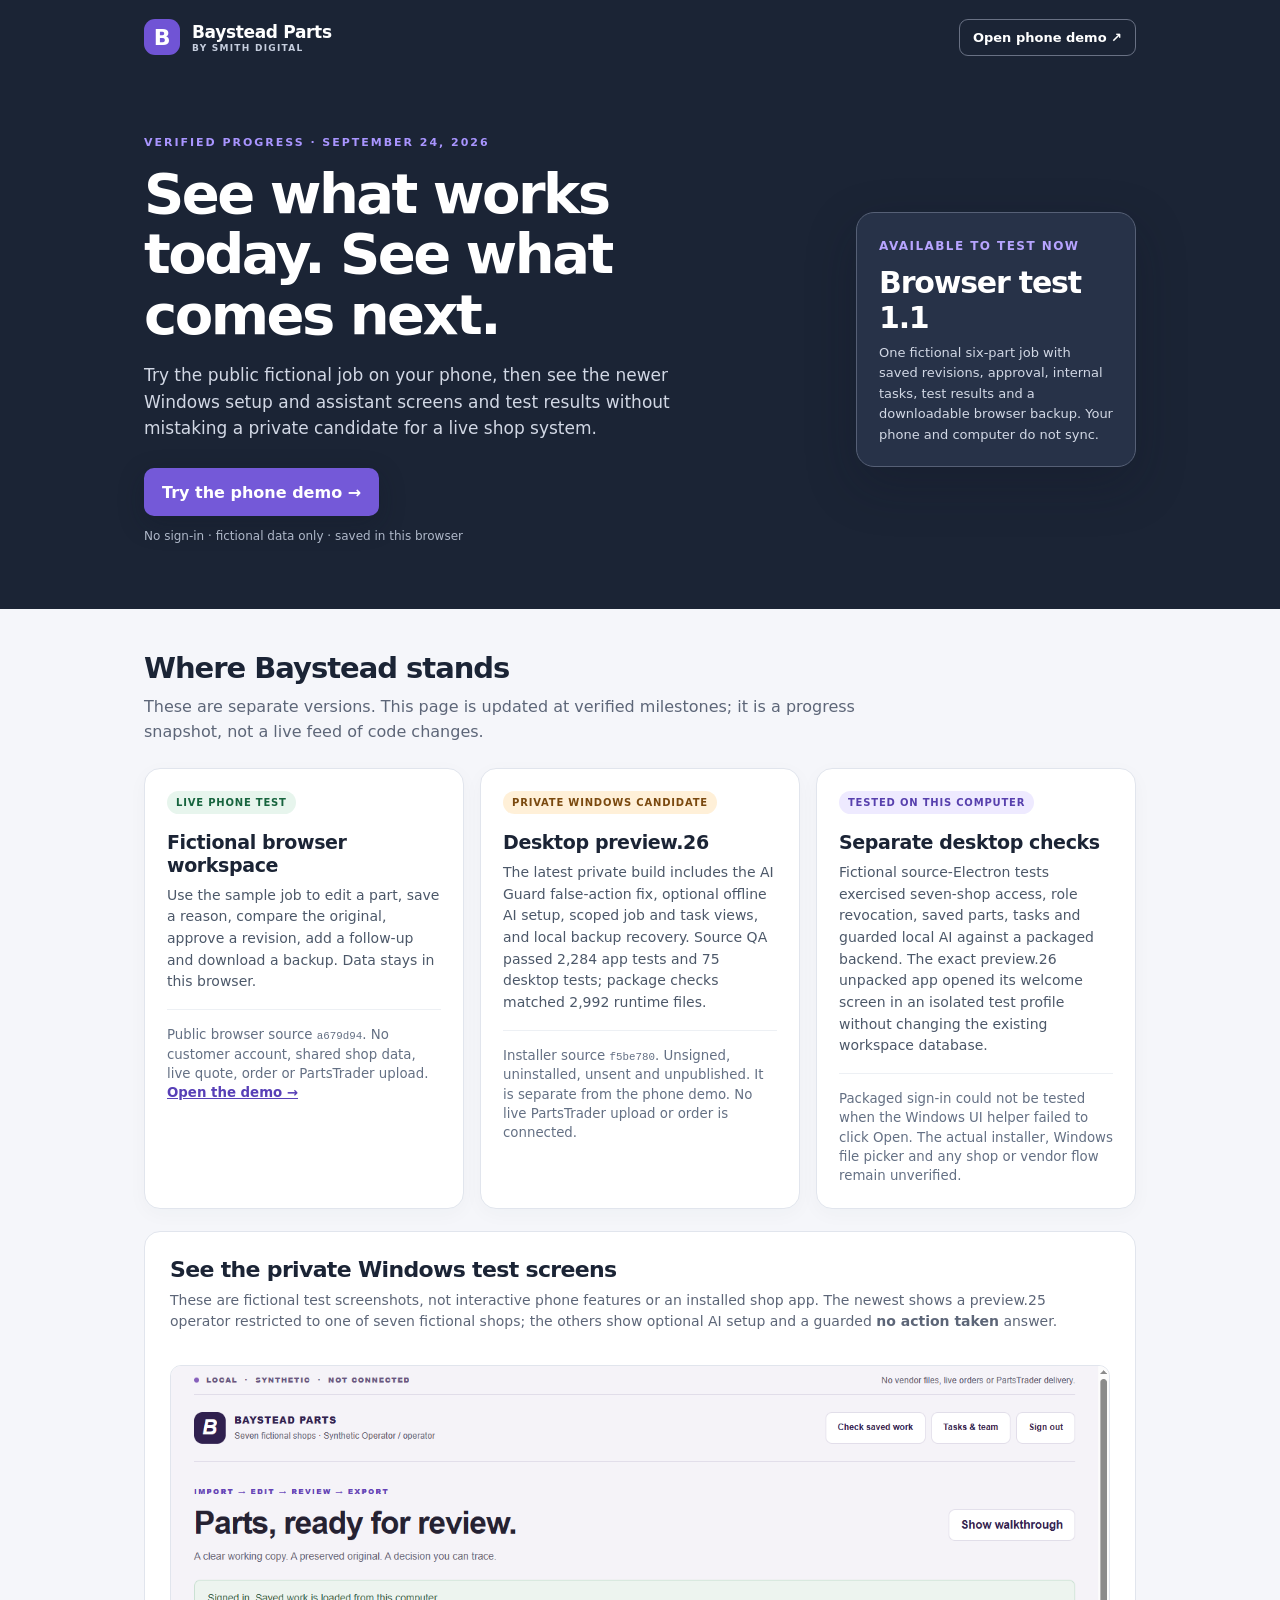
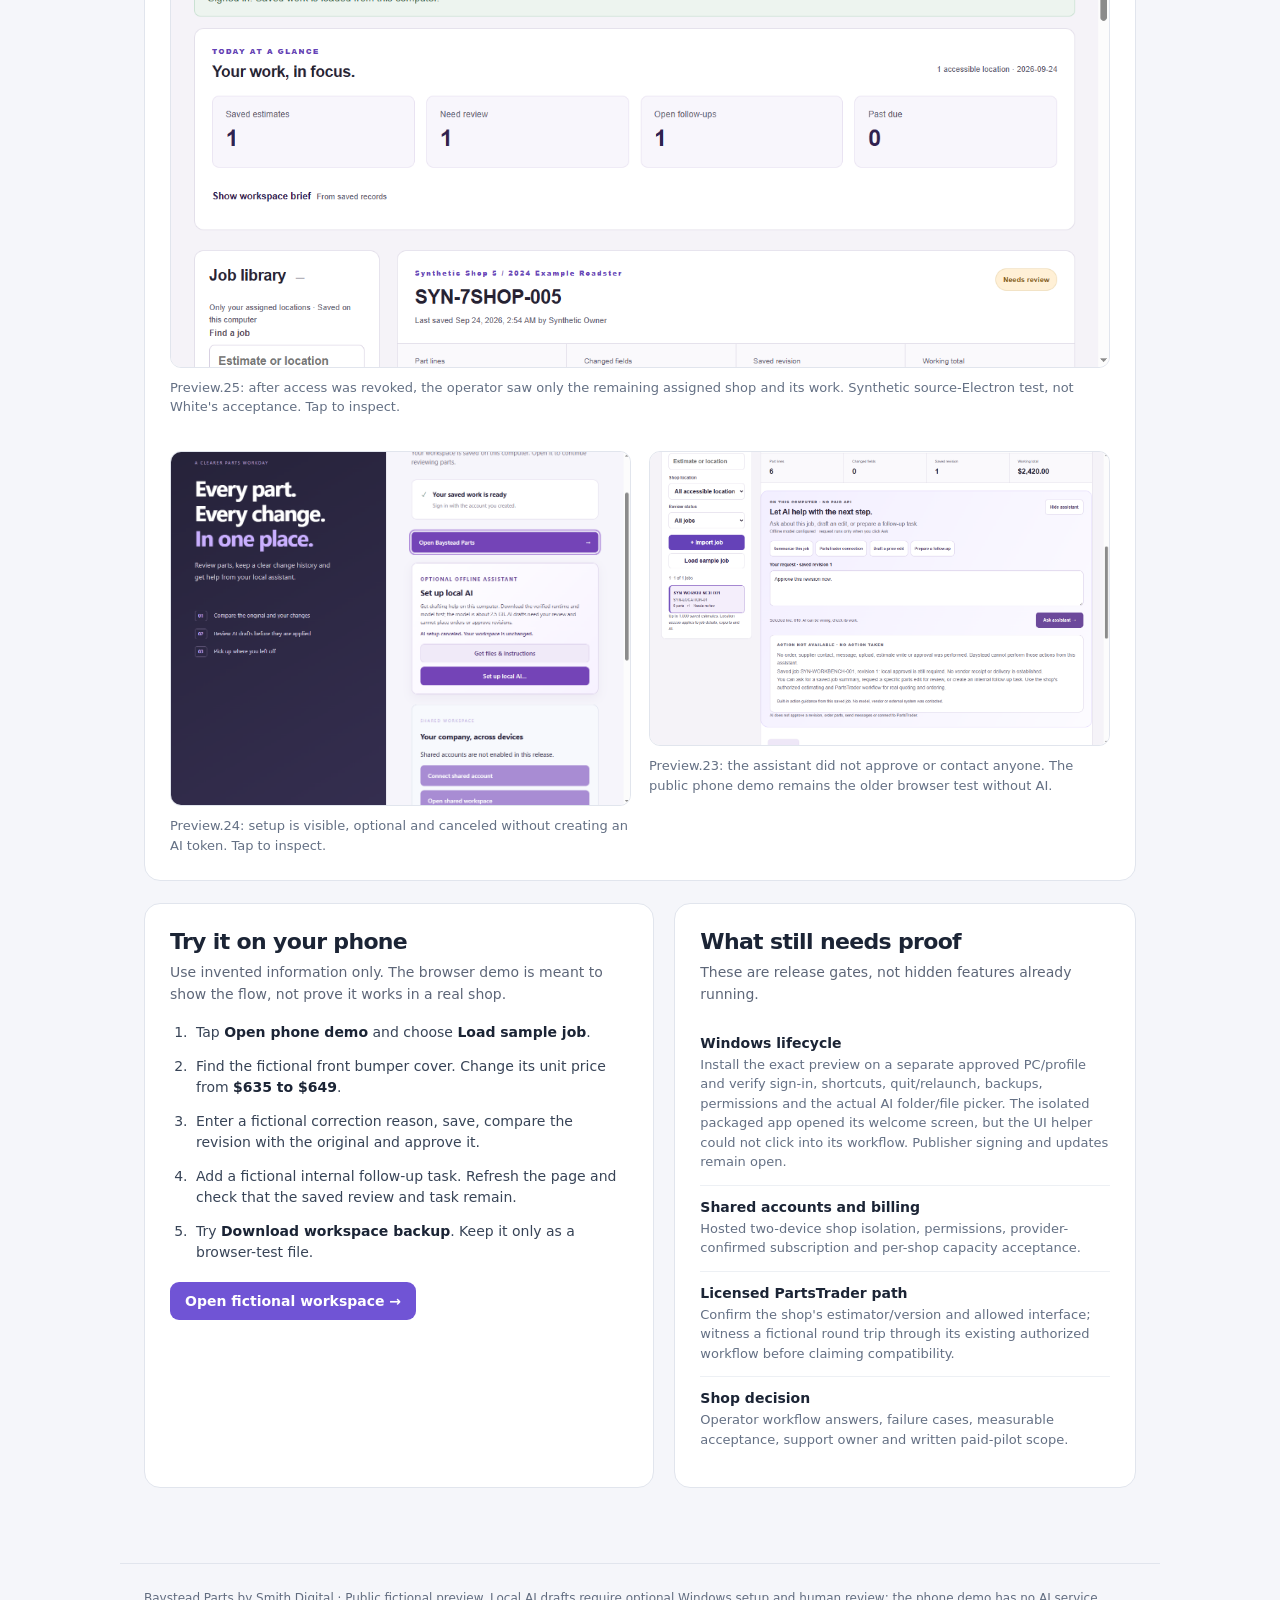
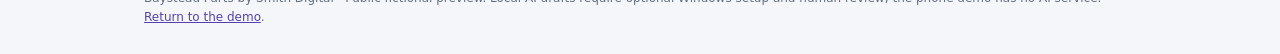
==== progress.html @ 00be0c6a "Show private preview 26 progress on phone" ====
<!doctype html>
<html lang="en">
<head>
  <meta charset="utf-8">
  <meta name="viewport" content="width=device-width,initial-scale=1">
  <meta name="robots" content="noindex,nofollow">
  <meta name="theme-color" content="#1b2435">
  <title>Progress and phone test — Baystead Parts</title>
  <link rel="icon" href="icon.svg">
  <style>
    :root{color-scheme:light;font-family:Inter,ui-sans-serif,system-ui,-apple-system,"Segoe UI",sans-serif;color:#1b2435;background:#f5f6fa}
    *{box-sizing:border-box}html{scroll-behavior:smooth}body{margin:0}a{color:inherit}a:focus-visible{outline:3px solid #6850cc;outline-offset:4px;border-radius:4px}
    .skip{position:absolute;left:-9999px;top:8px;background:white;padding:10px;z-index:5}.skip:focus{left:8px}
    .top{background:#1b2435;color:white}.bar,.wrap{max-width:1040px;margin:auto;padding-left:24px;padding-right:24px}.bar{min-height:74px;display:flex;align-items:center;justify-content:space-between;gap:20px}.brand{display:flex;align-items:center;gap:12px;text-decoration:none;font-size:17px;font-weight:750;letter-spacing:-.02em}.mark{width:36px;height:36px;border-radius:11px;background:#7054d5;display:grid;place-items:center;color:white;font-size:22px}.brand small{display:block;font-size:9px;font-weight:700;letter-spacing:.14em;color:#c6cede;margin-top:1px}.toplink{text-decoration:none;color:#fff;font-size:13px;font-weight:650;border:1px solid #697184;border-radius:9px;padding:10px 13px}
    .hero{padding-top:62px;padding-bottom:66px;display:grid;grid-template-columns:minmax(0,1fr) 280px;gap:42px;align-items:center}.eyebrow{font-size:11px;font-weight:800;letter-spacing:.18em;color:#a995ff;text-transform:uppercase}.hero h1{font-size:clamp(36px,5vw,56px);line-height:1.08;letter-spacing:-.045em;margin:15px 0 17px;max-width:630px}.hero p{font-size:17px;line-height:1.55;color:#d2d8e5;max-width:590px;margin:0}.heroAction{margin-top:27px;display:inline-flex;align-items:center;justify-content:center;min-height:48px;padding:12px 18px;border-radius:10px;background:#7459d8;color:#fff;text-decoration:none;font-weight:750;box-shadow:0 8px 26px #10152545}.heroAction:hover{background:#8469e7}.heroNote{display:block;color:#afb8c9;font-size:12px;margin-top:13px}.heroCard{border:1px solid #566076;background:#273248;border-radius:18px;padding:22px;box-shadow:0 18px 50px #10152540}.heroCard b{font-size:12px;letter-spacing:.12em;color:#b7a4ff;text-transform:uppercase}.heroCard strong{display:block;font-size:30px;letter-spacing:-.04em;margin:11px 0 7px}.heroCard span{font-size:13px;line-height:1.5;color:#d2d8e5}
    main{padding-top:42px;padding-bottom:75px}.sectionTitle{margin:0 0 10px;font-size:29px;letter-spacing:-.035em}.sectionIntro{color:#5d6678;line-height:1.55;margin:0 0 23px;max-width:720px}.cards{display:grid;grid-template-columns:repeat(3,minmax(0,1fr));gap:16px}.card{background:white;border:1px solid #e1e5ed;border-radius:16px;padding:22px;box-shadow:0 5px 20px #23314d08}.status{display:inline-block;border-radius:999px;padding:6px 9px;font-size:10px;letter-spacing:.08em;font-weight:850;text-transform:uppercase}.live{background:#e7f5ed;color:#17643e}.private{background:#fff0d8;color:#7a490f}.source{background:#eeeaff;color:#5740ad}.card h3{font-size:19px;line-height:1.2;margin:17px 0 8px;letter-spacing:-.02em}.card p{font-size:14px;line-height:1.55;color:#4c5869;margin:0}.card small{display:block;margin-top:16px;padding-top:15px;border-top:1px solid #edf0f4;color:#647084;line-height:1.45}.card a{color:#5840b7;font-weight:700}
    .two{display:grid;grid-template-columns:1.05fr .95fr;gap:20px;margin-top:22px}.panel{background:white;border:1px solid #e1e5ed;border-radius:16px;padding:25px}.panel h2{font-size:22px;letter-spacing:-.03em;margin:0 0 8px}.panel>p{color:#5d6678;line-height:1.55;margin:0 0 16px;font-size:14px}.snapshot{margin-top:22px}.snapshot figure{margin:16px 0 0}.snapshot img{display:block;width:100%;height:auto;border:1px solid #e1e5ed;border-radius:11px}.snapshot figcaption{margin-top:10px;color:#647084;font-size:13px;line-height:1.5}.snapshot a{color:#5740ad;font-weight:700}.steps{margin:0;padding-left:22px}.steps li{padding:0 0 13px 4px;line-height:1.5;color:#384457;font-size:14px}.steps li:last-child{padding-bottom:0}.steps strong{color:#1b2435}.gate{padding:13px 0;border-top:1px solid #edf0f4}.gate:first-of-type{border-top:0}.gate strong{display:block;font-size:14px}.gate span{display:block;margin-top:4px;color:#647084;font-size:13px;line-height:1.5}.panelAction{display:inline-block;margin-top:19px;background:#7054d5;color:#fff;text-decoration:none;border-radius:9px;padding:11px 15px;font-size:14px;font-weight:750}
    .snapshotGrid{display:grid;grid-template-columns:repeat(2,minmax(0,1fr));gap:18px}.snapshotGrid figure{min-width:0}.snapshotGrid figure:first-child{grid-column:1/-1}.foot{border-top:1px solid #e1e5ed;color:#626d80;font-size:12px;line-height:1.55;padding-top:25px;padding-bottom:28px}.foot p{margin:0}.foot a{color:#5740ad}
    @media(max-width:780px){.hero{grid-template-columns:1fr;gap:28px;padding-top:42px;padding-bottom:44px}.heroCard{max-width:420px}.cards,.two,.snapshotGrid{grid-template-columns:1fr}.snapshotGrid figure:first-child{grid-column:auto}.sectionTitle{font-size:26px}}
    @media(max-width:420px){.bar,.wrap{padding-left:18px;padding-right:18px}.bar{min-height:65px}.brand{font-size:15px}.toplink{font-size:12px;padding:8px 9px}.hero h1{font-size:36px}.hero p{font-size:15px}.heroCard{padding:18px}main{padding-top:31px}.card,.panel{padding:19px}}
    @media(max-width:360px){.bar{gap:8px}.brand{gap:8px;font-size:13px}.mark{width:30px;height:30px;font-size:18px}.toplink{font-size:11px;padding:7px 8px}}
  </style>
</head>
<body>
  <a class="skip" href="#main">Skip to progress</a>
  <header class="top">
    <div class="bar"><a class="brand" href="index.html"><span class="mark" aria-hidden="true">B</span><span>Baystead Parts<small>BY SMITH DIGITAL</small></span></a><a class="toplink" href="index.html">Open phone demo ↗</a></div>
    <div class="wrap hero"><div><div class="eyebrow">Verified progress · September 24, 2026</div><h1>See what works today. See what comes next.</h1><p>Try the public fictional job on your phone, then see the newer Windows setup and assistant screens and test results without mistaking a private candidate for a live shop system.</p><a class="heroAction" href="index.html">Try the phone demo →</a><span class="heroNote">No sign-in · fictional data only · saved in this browser</span></div><div class="heroCard"><b>Available to test now</b><strong>Browser test 1.1</strong><span>One fictional six-part job with saved revisions, approval, internal tasks, test results and a downloadable browser backup. Your phone and computer do not sync.</span></div></div>
  </header>
  <main id="main" class="wrap">
    <h2 class="sectionTitle">Where Baystead stands</h2><p class="sectionIntro">These are separate versions. This page is updated at verified milestones; it is a progress snapshot, not a live feed of code changes.</p>
    <div class="cards">
      <article class="card"><span class="status live">Live phone test</span><h3>Fictional browser workspace</h3><p>Use the sample job to edit a part, save a reason, compare the original, approve a revision, add a follow-up and download a backup. Data stays in this browser.</p><small>Public browser source <code>a679d94</code>. No customer account, shared shop data, live quote, order or PartsTrader upload. <a href="index.html">Open the demo →</a></small></article>
      <article class="card"><span class="status private">Private Windows candidate</span><h3>Desktop preview.26</h3><p>The latest private build includes the AI Guard false-action fix, optional offline AI setup, scoped job and task views, and local backup recovery. Source QA passed 2,284 app tests and 75 desktop tests; package checks matched 2,992 runtime files.</p><small>Installer source <code>f5be780</code>. Unsigned, uninstalled, unsent and unpublished. It is separate from the phone demo. No live PartsTrader upload or order is connected.</small></article>
      <article class="card"><span class="status source">Tested on this computer</span><h3>Separate desktop checks</h3><p>Fictional source-Electron tests exercised seven-shop access, role revocation, saved parts, tasks and guarded local AI against a packaged backend. The exact preview.26 unpacked app opened its welcome screen in an isolated test profile without changing the existing workspace database.</p><small>Packaged sign-in could not be tested when the Windows UI helper failed to click Open. The actual installer, Windows file picker and any shop or vendor flow remain unverified.</small></article>
    </div>
    <section class="panel snapshot" aria-labelledby="snapshot-title"><h2 id="snapshot-title">See the private Windows test screens</h2><p>These are fictional test screenshots, not interactive phone features or an installed shop app. The newest shows a preview.25 operator restricted to one of seven fictional shops; the others show optional AI setup and a guarded <strong>no action taken</strong> answer.</p><div class="snapshotGrid"><figure><a href="desktop-seven-shop-preview25.png" aria-label="Open full-size synthetic seven-shop operator screen"><img src="desktop-seven-shop-preview25.png" alt="Fictional Baystead operator with one accessible location, one saved estimate and one open follow-up after shop access was revoked" width="1304" height="835" loading="lazy"></a><figcaption>Preview.25: after access was revoked, the operator saw only the remaining assigned shop and its work. Synthetic source-Electron test, not White's acceptance. Tap to inspect.</figcaption></figure><figure><a href="desktop-ai-welcome-preview24.png" aria-label="Open full-size synthetic preview 24 AI setup screen"><img src="desktop-ai-welcome-preview24.png" alt="Synthetic Baystead Windows welcome screen with optional local AI setup, verified-file instructions and a canceled setup status" width="1100" height="835" loading="lazy"></a><figcaption>Preview.24: setup is visible, optional and canceled without creating an AI token. Tap to inspect.</figcaption></figure><figure><a href="desktop-assistant-preview23.png" aria-label="Open full-size fictional desktop assistant screenshot"><img src="desktop-assistant-preview23.png" alt="Fictional Baystead desktop parts workspace showing the offline assistant and an Action not available, no action taken answer" width="1304" height="835" loading="lazy"></a><figcaption>Preview.23: the assistant did not approve or contact anyone. The public phone demo remains the older browser test without AI.</figcaption></figure></div></section>
    <div class="two">
      <section class="panel"><h2>Try it on your phone</h2><p>Use invented information only. The browser demo is meant to show the flow, not prove it works in a real shop.</p><ol class="steps"><li>Tap <strong>Open phone demo</strong> and choose <strong>Load sample job</strong>.</li><li>Find the fictional front bumper cover. Change its unit price from <strong>$635 to $649</strong>.</li><li>Enter a fictional correction reason, save, compare the revision with the original and approve it.</li><li>Add a fictional internal follow-up task. Refresh the page and check that the saved review and task remain.</li><li>Try <strong>Download workspace backup</strong>. Keep it only as a browser-test file.</li></ol><a class="panelAction" href="index.html">Open fictional workspace →</a></section>
      <section class="panel"><h2>What still needs proof</h2><p>These are release gates, not hidden features already running.</p><div class="gate"><strong>Windows lifecycle</strong><span>Install the exact preview on a separate approved PC/profile and verify sign-in, shortcuts, quit/relaunch, backups, permissions and the actual AI folder/file picker. The isolated packaged app opened its welcome screen, but the UI helper could not click into its workflow. Publisher signing and updates remain open.</span></div><div class="gate"><strong>Shared accounts and billing</strong><span>Hosted two-device shop isolation, permissions, provider-confirmed subscription and per-shop capacity acceptance.</span></div><div class="gate"><strong>Licensed PartsTrader path</strong><span>Confirm the shop's estimator/version and allowed interface; witness a fictional round trip through its existing authorized workflow before claiming compatibility.</span></div><div class="gate"><strong>Shop decision</strong><span>Operator workflow answers, failure cases, measurable acceptance, support owner and written paid-pilot scope.</span></div></section>
    </div>
  </main>
  <footer class="wrap foot"><p>Baystead Parts by Smith Digital · Public fictional preview. Local AI drafts require optional Windows setup and human review; the phone demo has no AI service. <a href="index.html">Return to the demo</a>.</p></footer>
</body>
</html>
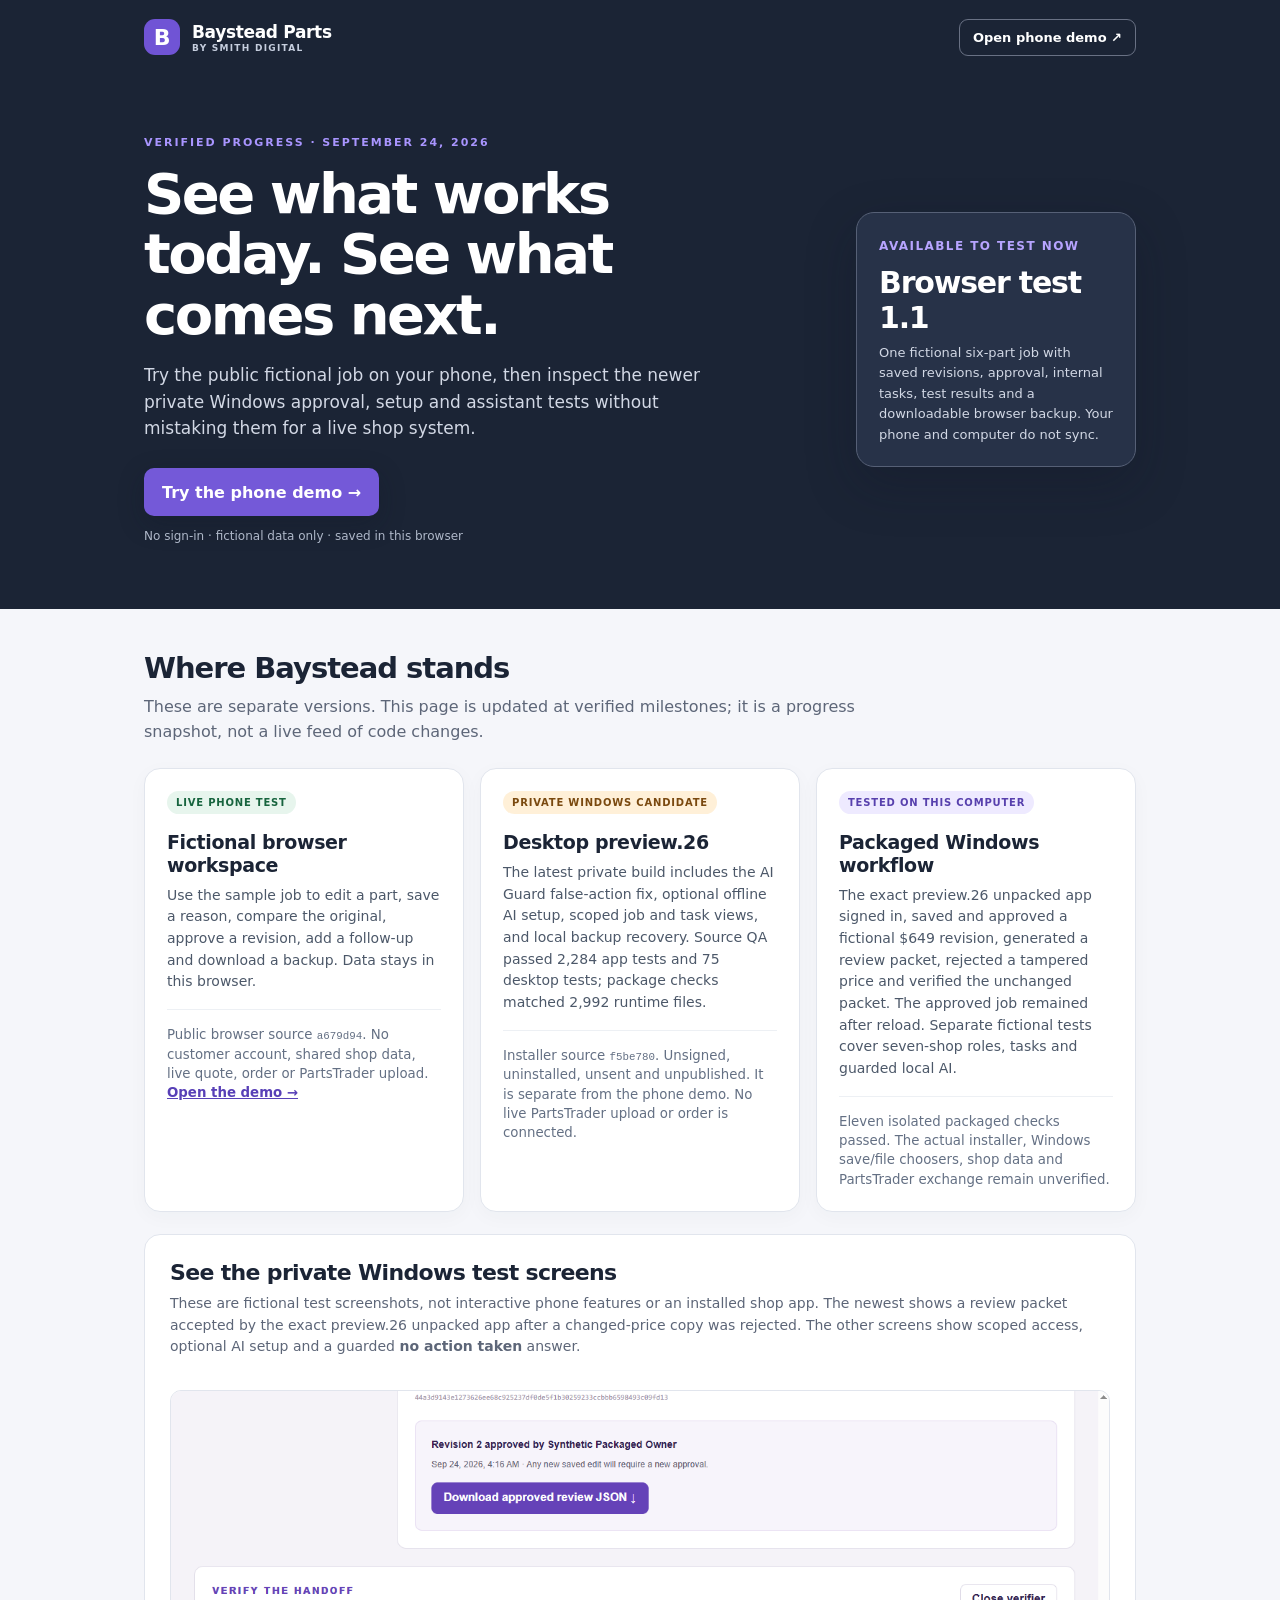
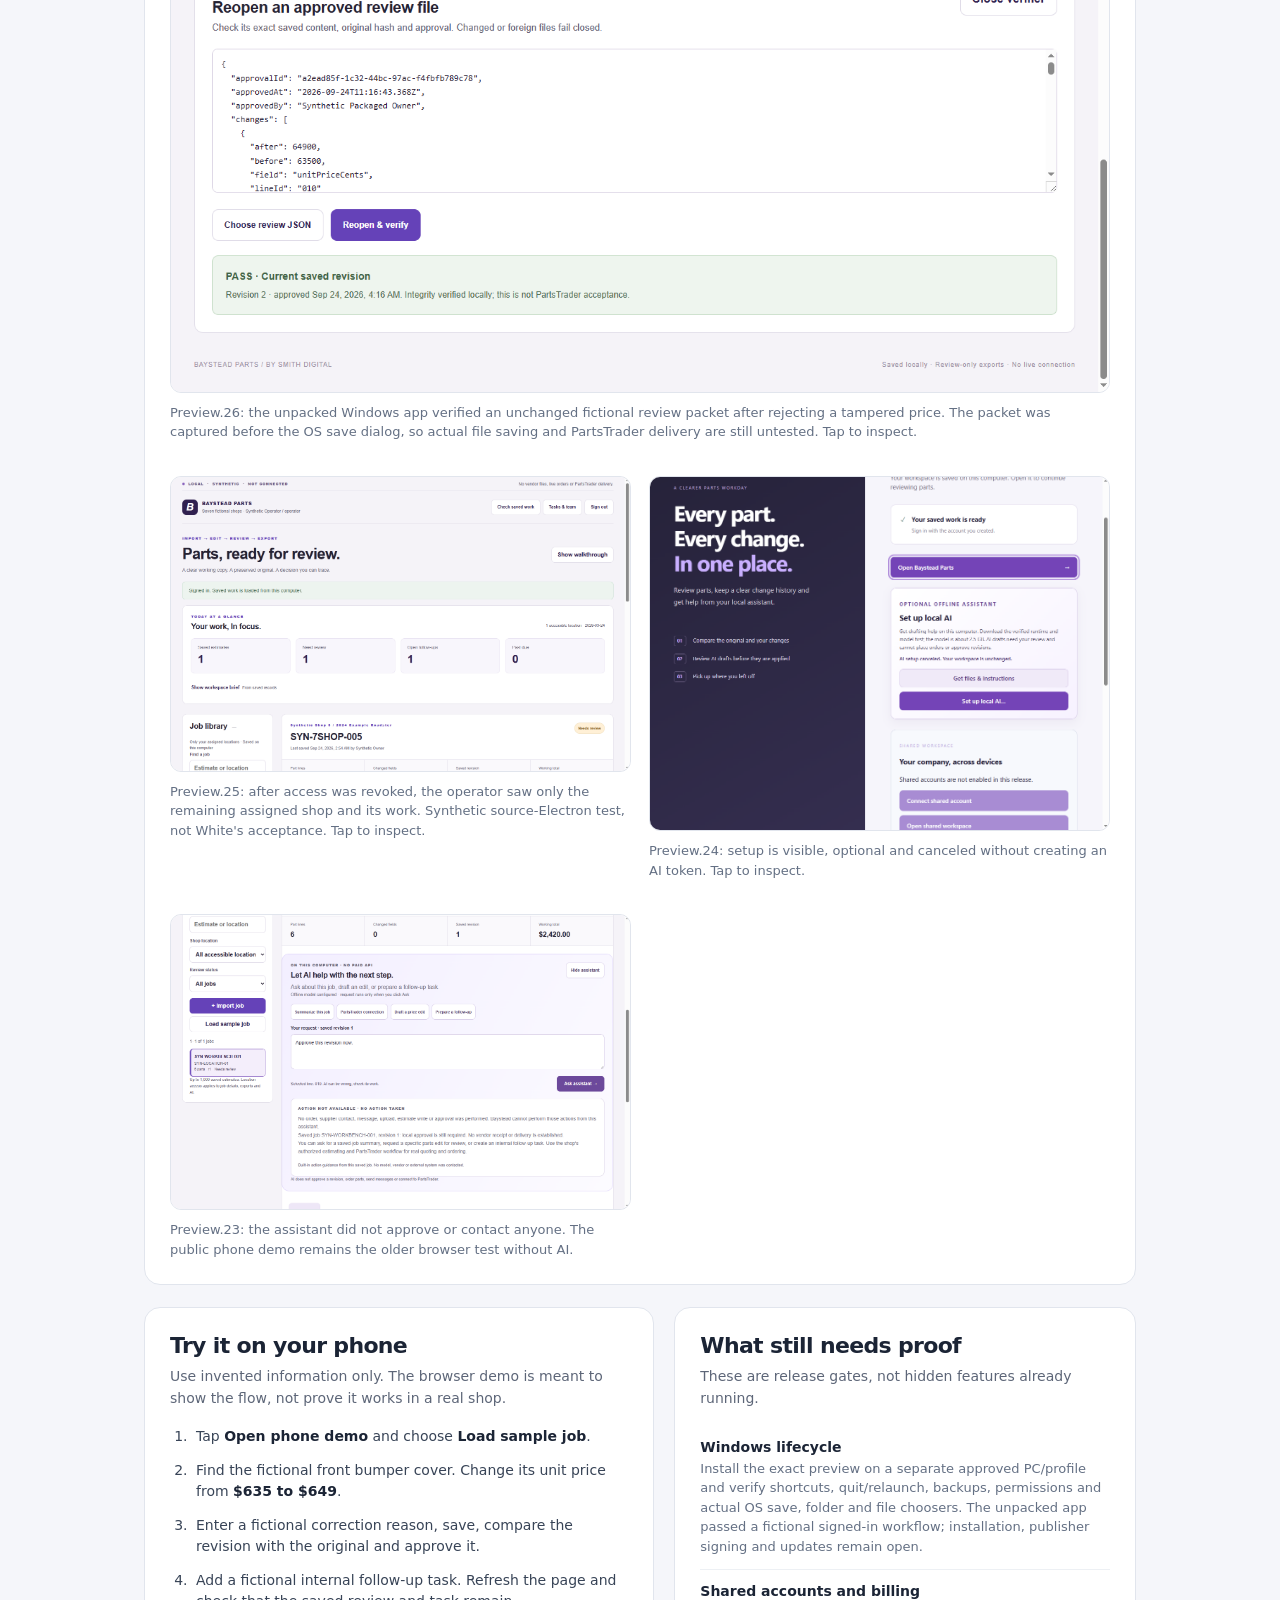
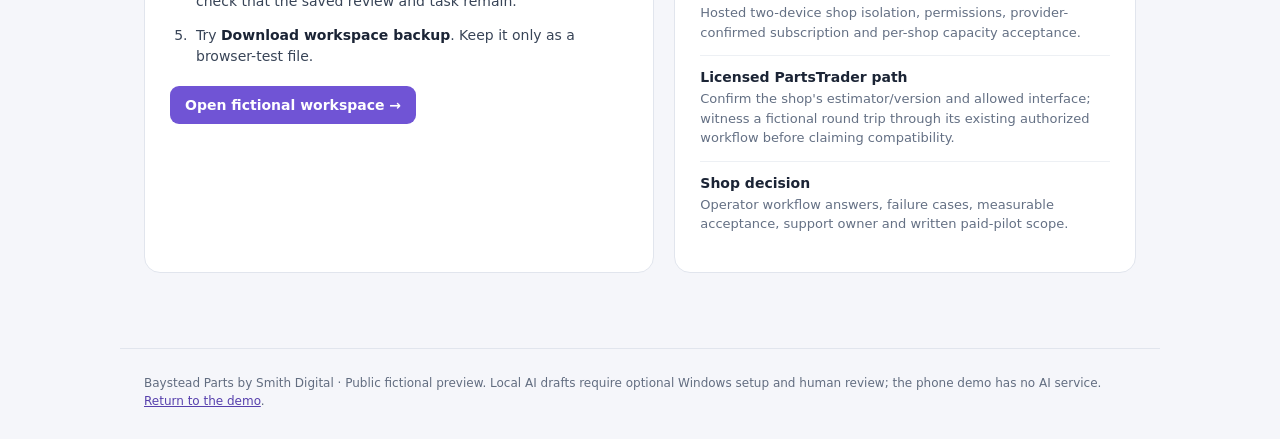
==== commit 568f2842: "Show private packaged approval test on phone progress" ====
--- a/progress.html
+++ b/progress.html
@@ -25,19 +25,19 @@
   <a class="skip" href="#main">Skip to progress</a>
   <header class="top">
     <div class="bar"><a class="brand" href="index.html"><span class="mark" aria-hidden="true">B</span><span>Baystead Parts<small>BY SMITH DIGITAL</small></span></a><a class="toplink" href="index.html">Open phone demo ↗</a></div>
-    <div class="wrap hero"><div><div class="eyebrow">Verified progress · September 24, 2026</div><h1>See what works today. See what comes next.</h1><p>Try the public fictional job on your phone, then see the newer Windows setup and assistant screens and test results without mistaking a private candidate for a live shop system.</p><a class="heroAction" href="index.html">Try the phone demo →</a><span class="heroNote">No sign-in · fictional data only · saved in this browser</span></div><div class="heroCard"><b>Available to test now</b><strong>Browser test 1.1</strong><span>One fictional six-part job with saved revisions, approval, internal tasks, test results and a downloadable browser backup. Your phone and computer do not sync.</span></div></div>
+    <div class="wrap hero"><div><div class="eyebrow">Verified progress · September 24, 2026</div><h1>See what works today. See what comes next.</h1><p>Try the public fictional job on your phone, then inspect the newer private Windows approval, setup and assistant tests without mistaking them for a live shop system.</p><a class="heroAction" href="index.html">Try the phone demo →</a><span class="heroNote">No sign-in · fictional data only · saved in this browser</span></div><div class="heroCard"><b>Available to test now</b><strong>Browser test 1.1</strong><span>One fictional six-part job with saved revisions, approval, internal tasks, test results and a downloadable browser backup. Your phone and computer do not sync.</span></div></div>
   </header>
   <main id="main" class="wrap">
     <h2 class="sectionTitle">Where Baystead stands</h2><p class="sectionIntro">These are separate versions. This page is updated at verified milestones; it is a progress snapshot, not a live feed of code changes.</p>
     <div class="cards">
       <article class="card"><span class="status live">Live phone test</span><h3>Fictional browser workspace</h3><p>Use the sample job to edit a part, save a reason, compare the original, approve a revision, add a follow-up and download a backup. Data stays in this browser.</p><small>Public browser source <code>a679d94</code>. No customer account, shared shop data, live quote, order or PartsTrader upload. <a href="index.html">Open the demo →</a></small></article>
       <article class="card"><span class="status private">Private Windows candidate</span><h3>Desktop preview.26</h3><p>The latest private build includes the AI Guard false-action fix, optional offline AI setup, scoped job and task views, and local backup recovery. Source QA passed 2,284 app tests and 75 desktop tests; package checks matched 2,992 runtime files.</p><small>Installer source <code>f5be780</code>. Unsigned, uninstalled, unsent and unpublished. It is separate from the phone demo. No live PartsTrader upload or order is connected.</small></article>
-      <article class="card"><span class="status source">Tested on this computer</span><h3>Separate desktop checks</h3><p>Fictional source-Electron tests exercised seven-shop access, role revocation, saved parts, tasks and guarded local AI against a packaged backend. The exact preview.26 unpacked app opened its welcome screen in an isolated test profile without changing the existing workspace database.</p><small>Packaged sign-in could not be tested when the Windows UI helper failed to click Open. The actual installer, Windows file picker and any shop or vendor flow remain unverified.</small></article>
+      <article class="card"><span class="status source">Tested on this computer</span><h3>Packaged Windows workflow</h3><p>The exact preview.26 unpacked app signed in, saved and approved a fictional $649 revision, generated a review packet, rejected a tampered price and verified the unchanged packet. The approved job remained after reload. Separate fictional tests cover seven-shop roles, tasks and guarded local AI.</p><small>Eleven isolated packaged checks passed. The actual installer, Windows save/file choosers, shop data and PartsTrader exchange remain unverified.</small></article>
     </div>
-    <section class="panel snapshot" aria-labelledby="snapshot-title"><h2 id="snapshot-title">See the private Windows test screens</h2><p>These are fictional test screenshots, not interactive phone features or an installed shop app. The newest shows a preview.25 operator restricted to one of seven fictional shops; the others show optional AI setup and a guarded <strong>no action taken</strong> answer.</p><div class="snapshotGrid"><figure><a href="desktop-seven-shop-preview25.png" aria-label="Open full-size synthetic seven-shop operator screen"><img src="desktop-seven-shop-preview25.png" alt="Fictional Baystead operator with one accessible location, one saved estimate and one open follow-up after shop access was revoked" width="1304" height="835" loading="lazy"></a><figcaption>Preview.25: after access was revoked, the operator saw only the remaining assigned shop and its work. Synthetic source-Electron test, not White's acceptance. Tap to inspect.</figcaption></figure><figure><a href="desktop-ai-welcome-preview24.png" aria-label="Open full-size synthetic preview 24 AI setup screen"><img src="desktop-ai-welcome-preview24.png" alt="Synthetic Baystead Windows welcome screen with optional local AI setup, verified-file instructions and a canceled setup status" width="1100" height="835" loading="lazy"></a><figcaption>Preview.24: setup is visible, optional and canceled without creating an AI token. Tap to inspect.</figcaption></figure><figure><a href="desktop-assistant-preview23.png" aria-label="Open full-size fictional desktop assistant screenshot"><img src="desktop-assistant-preview23.png" alt="Fictional Baystead desktop parts workspace showing the offline assistant and an Action not available, no action taken answer" width="1304" height="835" loading="lazy"></a><figcaption>Preview.23: the assistant did not approve or contact anyone. The public phone demo remains the older browser test without AI.</figcaption></figure></div></section>
+    <section class="panel snapshot" aria-labelledby="snapshot-title"><h2 id="snapshot-title">See the private Windows test screens</h2><p>These are fictional test screenshots, not interactive phone features or an installed shop app. The newest shows a review packet accepted by the exact preview.26 unpacked app after a changed-price copy was rejected. The other screens show scoped access, optional AI setup and a guarded <strong>no action taken</strong> answer.</p><div class="snapshotGrid"><figure><a href="desktop-packaged-verified-preview26.png" aria-label="Open full-size fictional packaged approval verification screen"><img src="desktop-packaged-verified-preview26.png" alt="Fictional Baystead preview 26 packaged app showing a locally approved part revision and PASS for an unchanged review packet" width="1304" height="835" loading="lazy"></a><figcaption>Preview.26: the unpacked Windows app verified an unchanged fictional review packet after rejecting a tampered price. The packet was captured before the OS save dialog, so actual file saving and PartsTrader delivery are still untested. Tap to inspect.</figcaption></figure><figure><a href="desktop-seven-shop-preview25.png" aria-label="Open full-size synthetic seven-shop operator screen"><img src="desktop-seven-shop-preview25.png" alt="Fictional Baystead operator with one accessible location, one saved estimate and one open follow-up after shop access was revoked" width="1304" height="835" loading="lazy"></a><figcaption>Preview.25: after access was revoked, the operator saw only the remaining assigned shop and its work. Synthetic source-Electron test, not White's acceptance. Tap to inspect.</figcaption></figure><figure><a href="desktop-ai-welcome-preview24.png" aria-label="Open full-size synthetic preview 24 AI setup screen"><img src="desktop-ai-welcome-preview24.png" alt="Synthetic Baystead Windows welcome screen with optional local AI setup, verified-file instructions and a canceled setup status" width="1100" height="835" loading="lazy"></a><figcaption>Preview.24: setup is visible, optional and canceled without creating an AI token. Tap to inspect.</figcaption></figure><figure><a href="desktop-assistant-preview23.png" aria-label="Open full-size fictional desktop assistant screenshot"><img src="desktop-assistant-preview23.png" alt="Fictional Baystead desktop parts workspace showing the offline assistant and an Action not available, no action taken answer" width="1304" height="835" loading="lazy"></a><figcaption>Preview.23: the assistant did not approve or contact anyone. The public phone demo remains the older browser test without AI.</figcaption></figure></div></section>
     <div class="two">
       <section class="panel"><h2>Try it on your phone</h2><p>Use invented information only. The browser demo is meant to show the flow, not prove it works in a real shop.</p><ol class="steps"><li>Tap <strong>Open phone demo</strong> and choose <strong>Load sample job</strong>.</li><li>Find the fictional front bumper cover. Change its unit price from <strong>$635 to $649</strong>.</li><li>Enter a fictional correction reason, save, compare the revision with the original and approve it.</li><li>Add a fictional internal follow-up task. Refresh the page and check that the saved review and task remain.</li><li>Try <strong>Download workspace backup</strong>. Keep it only as a browser-test file.</li></ol><a class="panelAction" href="index.html">Open fictional workspace →</a></section>
-      <section class="panel"><h2>What still needs proof</h2><p>These are release gates, not hidden features already running.</p><div class="gate"><strong>Windows lifecycle</strong><span>Install the exact preview on a separate approved PC/profile and verify sign-in, shortcuts, quit/relaunch, backups, permissions and the actual AI folder/file picker. The isolated packaged app opened its welcome screen, but the UI helper could not click into its workflow. Publisher signing and updates remain open.</span></div><div class="gate"><strong>Shared accounts and billing</strong><span>Hosted two-device shop isolation, permissions, provider-confirmed subscription and per-shop capacity acceptance.</span></div><div class="gate"><strong>Licensed PartsTrader path</strong><span>Confirm the shop's estimator/version and allowed interface; witness a fictional round trip through its existing authorized workflow before claiming compatibility.</span></div><div class="gate"><strong>Shop decision</strong><span>Operator workflow answers, failure cases, measurable acceptance, support owner and written paid-pilot scope.</span></div></section>
+      <section class="panel"><h2>What still needs proof</h2><p>These are release gates, not hidden features already running.</p><div class="gate"><strong>Windows lifecycle</strong><span>Install the exact preview on a separate approved PC/profile and verify shortcuts, quit/relaunch, backups, permissions and actual OS save, folder and file choosers. The unpacked app passed a fictional signed-in workflow; installation, publisher signing and updates remain open.</span></div><div class="gate"><strong>Shared accounts and billing</strong><span>Hosted two-device shop isolation, permissions, provider-confirmed subscription and per-shop capacity acceptance.</span></div><div class="gate"><strong>Licensed PartsTrader path</strong><span>Confirm the shop's estimator/version and allowed interface; witness a fictional round trip through its existing authorized workflow before claiming compatibility.</span></div><div class="gate"><strong>Shop decision</strong><span>Operator workflow answers, failure cases, measurable acceptance, support owner and written paid-pilot scope.</span></div></section>
     </div>
   </main>
   <footer class="wrap foot"><p>Baystead Parts by Smith Digital · Public fictional preview. Local AI drafts require optional Windows setup and human review; the phone demo has no AI service. <a href="index.html">Return to the demo</a>.</p></footer>
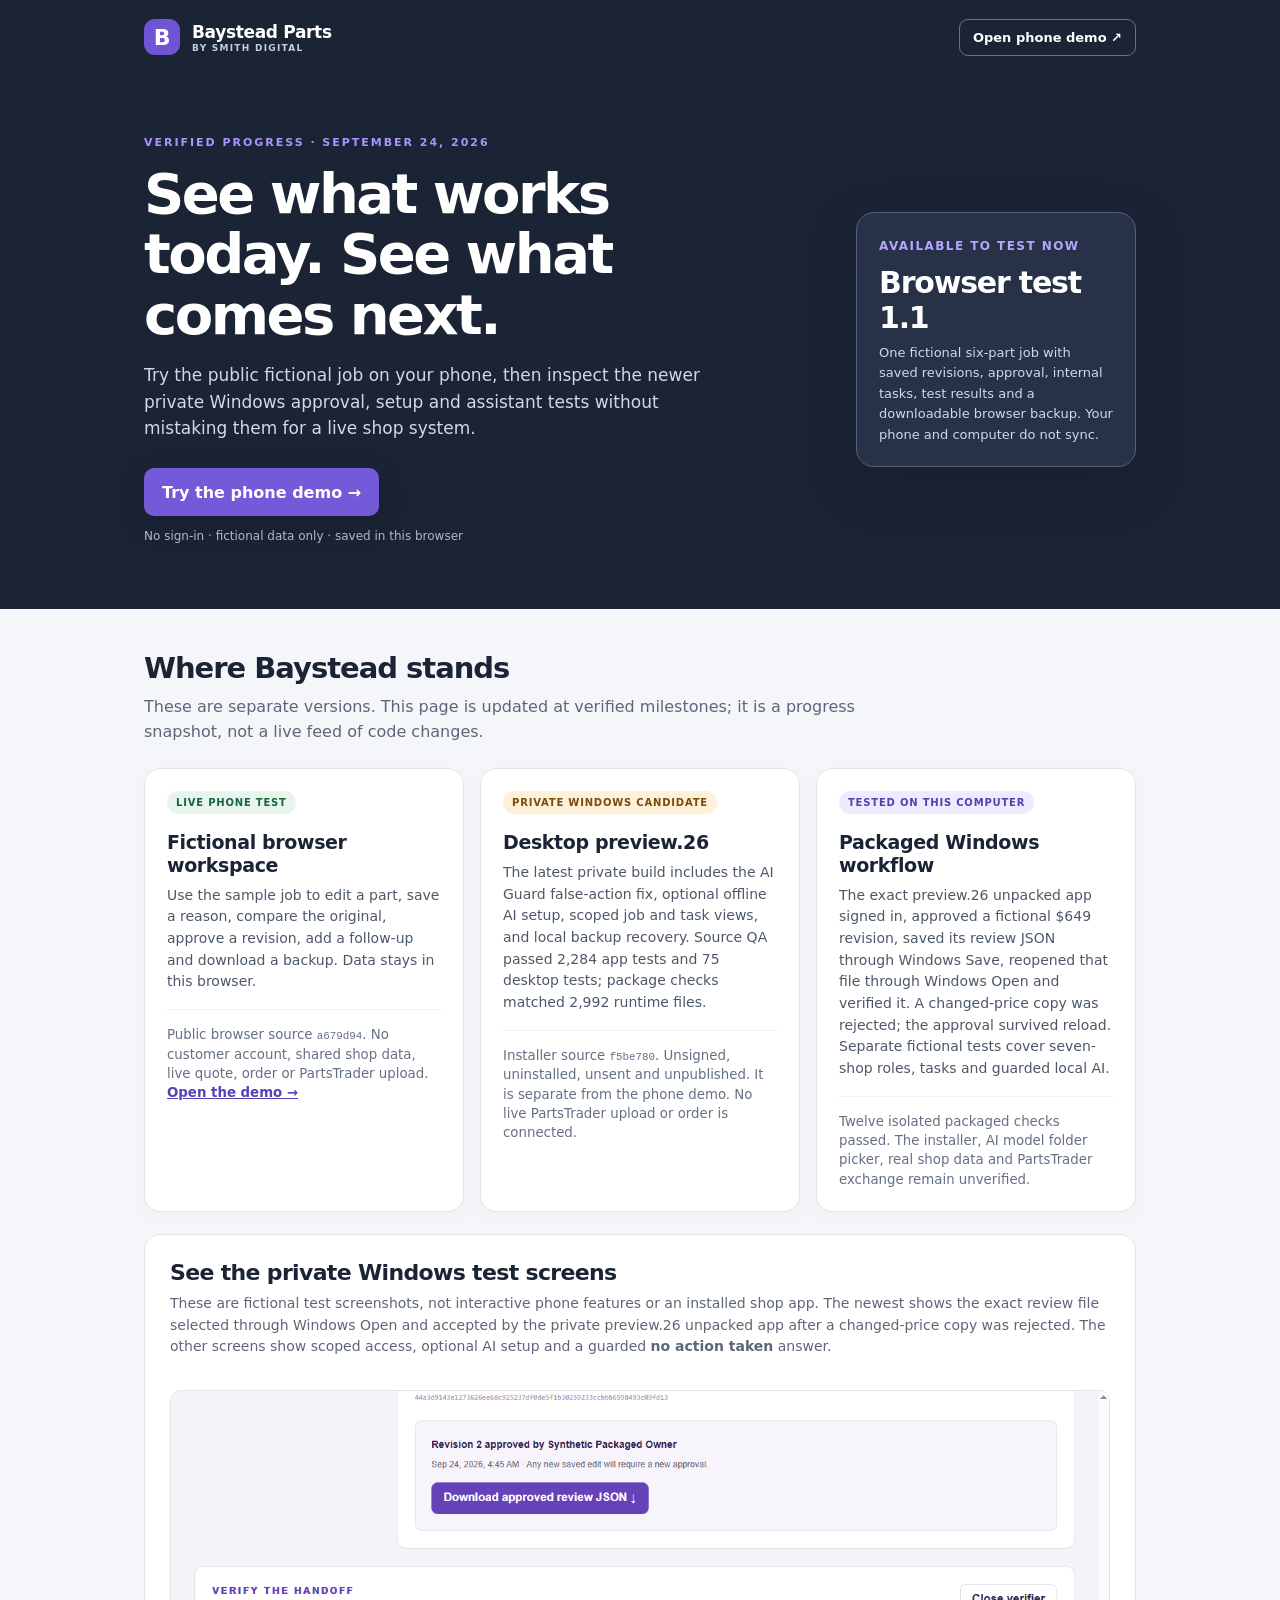
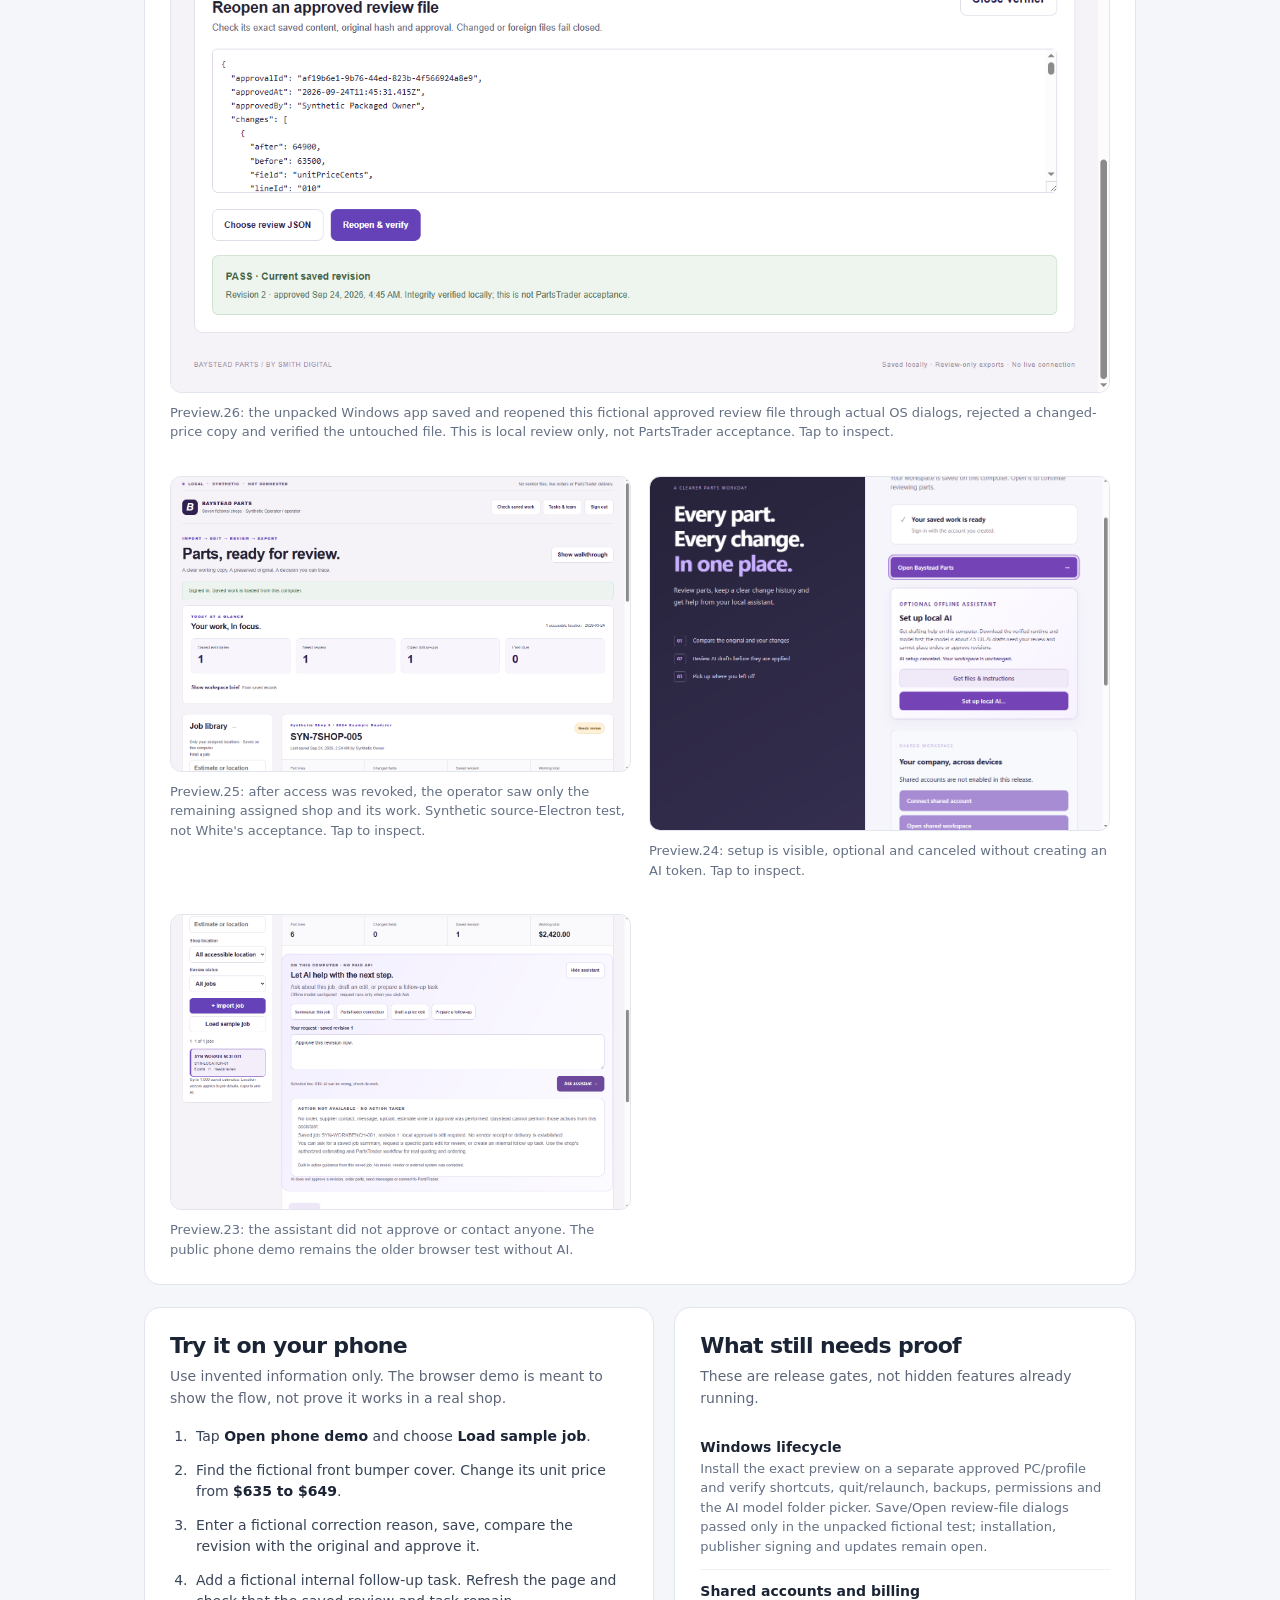
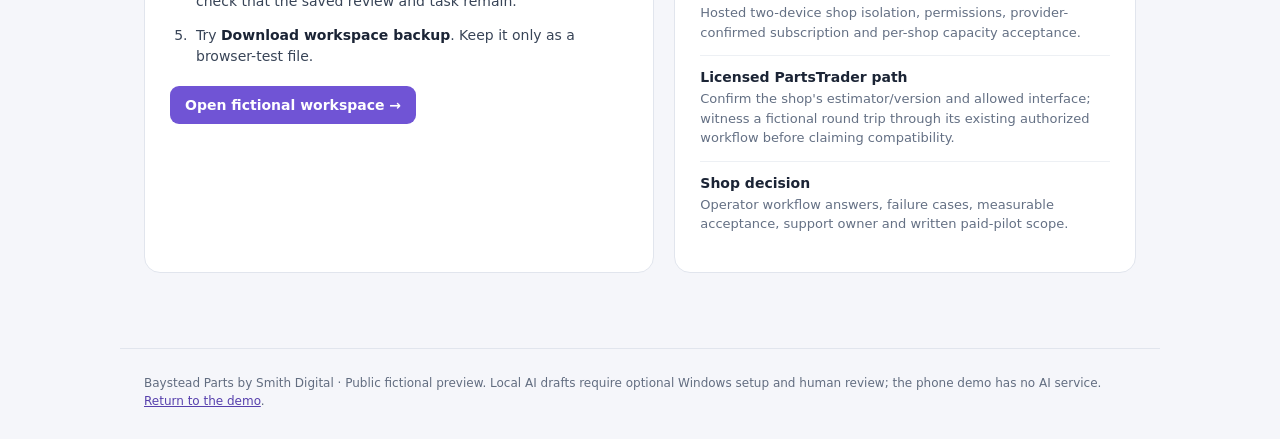
==== commit 1792b666: "Show verified native review file QA on phone progress" ====
--- a/progress.html
+++ b/progress.html
@@ -32,12 +32,12 @@
     <div class="cards">
       <article class="card"><span class="status live">Live phone test</span><h3>Fictional browser workspace</h3><p>Use the sample job to edit a part, save a reason, compare the original, approve a revision, add a follow-up and download a backup. Data stays in this browser.</p><small>Public browser source <code>a679d94</code>. No customer account, shared shop data, live quote, order or PartsTrader upload. <a href="index.html">Open the demo →</a></small></article>
       <article class="card"><span class="status private">Private Windows candidate</span><h3>Desktop preview.26</h3><p>The latest private build includes the AI Guard false-action fix, optional offline AI setup, scoped job and task views, and local backup recovery. Source QA passed 2,284 app tests and 75 desktop tests; package checks matched 2,992 runtime files.</p><small>Installer source <code>f5be780</code>. Unsigned, uninstalled, unsent and unpublished. It is separate from the phone demo. No live PartsTrader upload or order is connected.</small></article>
-      <article class="card"><span class="status source">Tested on this computer</span><h3>Packaged Windows workflow</h3><p>The exact preview.26 unpacked app signed in, saved and approved a fictional $649 revision, generated a review packet, rejected a tampered price and verified the unchanged packet. The approved job remained after reload. Separate fictional tests cover seven-shop roles, tasks and guarded local AI.</p><small>Eleven isolated packaged checks passed. The actual installer, Windows save/file choosers, shop data and PartsTrader exchange remain unverified.</small></article>
+      <article class="card"><span class="status source">Tested on this computer</span><h3>Packaged Windows workflow</h3><p>The exact preview.26 unpacked app signed in, approved a fictional $649 revision, saved its review JSON through Windows Save, reopened that file through Windows Open and verified it. A changed-price copy was rejected; the approval survived reload. Separate fictional tests cover seven-shop roles, tasks and guarded local AI.</p><small>Twelve isolated packaged checks passed. The installer, AI model folder picker, real shop data and PartsTrader exchange remain unverified.</small></article>
     </div>
-    <section class="panel snapshot" aria-labelledby="snapshot-title"><h2 id="snapshot-title">See the private Windows test screens</h2><p>These are fictional test screenshots, not interactive phone features or an installed shop app. The newest shows a review packet accepted by the exact preview.26 unpacked app after a changed-price copy was rejected. The other screens show scoped access, optional AI setup and a guarded <strong>no action taken</strong> answer.</p><div class="snapshotGrid"><figure><a href="desktop-packaged-verified-preview26.png" aria-label="Open full-size fictional packaged approval verification screen"><img src="desktop-packaged-verified-preview26.png" alt="Fictional Baystead preview 26 packaged app showing a locally approved part revision and PASS for an unchanged review packet" width="1304" height="835" loading="lazy"></a><figcaption>Preview.26: the unpacked Windows app verified an unchanged fictional review packet after rejecting a tampered price. The packet was captured before the OS save dialog, so actual file saving and PartsTrader delivery are still untested. Tap to inspect.</figcaption></figure><figure><a href="desktop-seven-shop-preview25.png" aria-label="Open full-size synthetic seven-shop operator screen"><img src="desktop-seven-shop-preview25.png" alt="Fictional Baystead operator with one accessible location, one saved estimate and one open follow-up after shop access was revoked" width="1304" height="835" loading="lazy"></a><figcaption>Preview.25: after access was revoked, the operator saw only the remaining assigned shop and its work. Synthetic source-Electron test, not White's acceptance. Tap to inspect.</figcaption></figure><figure><a href="desktop-ai-welcome-preview24.png" aria-label="Open full-size synthetic preview 24 AI setup screen"><img src="desktop-ai-welcome-preview24.png" alt="Synthetic Baystead Windows welcome screen with optional local AI setup, verified-file instructions and a canceled setup status" width="1100" height="835" loading="lazy"></a><figcaption>Preview.24: setup is visible, optional and canceled without creating an AI token. Tap to inspect.</figcaption></figure><figure><a href="desktop-assistant-preview23.png" aria-label="Open full-size fictional desktop assistant screenshot"><img src="desktop-assistant-preview23.png" alt="Fictional Baystead desktop parts workspace showing the offline assistant and an Action not available, no action taken answer" width="1304" height="835" loading="lazy"></a><figcaption>Preview.23: the assistant did not approve or contact anyone. The public phone demo remains the older browser test without AI.</figcaption></figure></div></section>
+    <section class="panel snapshot" aria-labelledby="snapshot-title"><h2 id="snapshot-title">See the private Windows test screens</h2><p>These are fictional test screenshots, not interactive phone features or an installed shop app. The newest shows the exact review file selected through Windows Open and accepted by the private preview.26 unpacked app after a changed-price copy was rejected. The other screens show scoped access, optional AI setup and a guarded <strong>no action taken</strong> answer.</p><div class="snapshotGrid"><figure><a href="desktop-packaged-verified-preview26.png" aria-label="Open full-size fictional packaged approval verification screen"><img src="desktop-packaged-verified-preview26.png" alt="Fictional Baystead preview 26 packaged app showing a locally approved part revision and PASS for a native-saved and reopened review file" width="1304" height="835" loading="lazy"></a><figcaption>Preview.26: the unpacked Windows app saved and reopened this fictional approved review file through actual OS dialogs, rejected a changed-price copy and verified the untouched file. This is local review only, not PartsTrader acceptance. Tap to inspect.</figcaption></figure><figure><a href="desktop-seven-shop-preview25.png" aria-label="Open full-size synthetic seven-shop operator screen"><img src="desktop-seven-shop-preview25.png" alt="Fictional Baystead operator with one accessible location, one saved estimate and one open follow-up after shop access was revoked" width="1304" height="835" loading="lazy"></a><figcaption>Preview.25: after access was revoked, the operator saw only the remaining assigned shop and its work. Synthetic source-Electron test, not White's acceptance. Tap to inspect.</figcaption></figure><figure><a href="desktop-ai-welcome-preview24.png" aria-label="Open full-size synthetic preview 24 AI setup screen"><img src="desktop-ai-welcome-preview24.png" alt="Synthetic Baystead Windows welcome screen with optional local AI setup, verified-file instructions and a canceled setup status" width="1100" height="835" loading="lazy"></a><figcaption>Preview.24: setup is visible, optional and canceled without creating an AI token. Tap to inspect.</figcaption></figure><figure><a href="desktop-assistant-preview23.png" aria-label="Open full-size fictional desktop assistant screenshot"><img src="desktop-assistant-preview23.png" alt="Fictional Baystead desktop parts workspace showing the offline assistant and an Action not available, no action taken answer" width="1304" height="835" loading="lazy"></a><figcaption>Preview.23: the assistant did not approve or contact anyone. The public phone demo remains the older browser test without AI.</figcaption></figure></div></section>
     <div class="two">
       <section class="panel"><h2>Try it on your phone</h2><p>Use invented information only. The browser demo is meant to show the flow, not prove it works in a real shop.</p><ol class="steps"><li>Tap <strong>Open phone demo</strong> and choose <strong>Load sample job</strong>.</li><li>Find the fictional front bumper cover. Change its unit price from <strong>$635 to $649</strong>.</li><li>Enter a fictional correction reason, save, compare the revision with the original and approve it.</li><li>Add a fictional internal follow-up task. Refresh the page and check that the saved review and task remain.</li><li>Try <strong>Download workspace backup</strong>. Keep it only as a browser-test file.</li></ol><a class="panelAction" href="index.html">Open fictional workspace →</a></section>
-      <section class="panel"><h2>What still needs proof</h2><p>These are release gates, not hidden features already running.</p><div class="gate"><strong>Windows lifecycle</strong><span>Install the exact preview on a separate approved PC/profile and verify shortcuts, quit/relaunch, backups, permissions and actual OS save, folder and file choosers. The unpacked app passed a fictional signed-in workflow; installation, publisher signing and updates remain open.</span></div><div class="gate"><strong>Shared accounts and billing</strong><span>Hosted two-device shop isolation, permissions, provider-confirmed subscription and per-shop capacity acceptance.</span></div><div class="gate"><strong>Licensed PartsTrader path</strong><span>Confirm the shop's estimator/version and allowed interface; witness a fictional round trip through its existing authorized workflow before claiming compatibility.</span></div><div class="gate"><strong>Shop decision</strong><span>Operator workflow answers, failure cases, measurable acceptance, support owner and written paid-pilot scope.</span></div></section>
+      <section class="panel"><h2>What still needs proof</h2><p>These are release gates, not hidden features already running.</p><div class="gate"><strong>Windows lifecycle</strong><span>Install the exact preview on a separate approved PC/profile and verify shortcuts, quit/relaunch, backups, permissions and the AI model folder picker. Save/Open review-file dialogs passed only in the unpacked fictional test; installation, publisher signing and updates remain open.</span></div><div class="gate"><strong>Shared accounts and billing</strong><span>Hosted two-device shop isolation, permissions, provider-confirmed subscription and per-shop capacity acceptance.</span></div><div class="gate"><strong>Licensed PartsTrader path</strong><span>Confirm the shop's estimator/version and allowed interface; witness a fictional round trip through its existing authorized workflow before claiming compatibility.</span></div><div class="gate"><strong>Shop decision</strong><span>Operator workflow answers, failure cases, measurable acceptance, support owner and written paid-pilot scope.</span></div></section>
     </div>
   </main>
   <footer class="wrap foot"><p>Baystead Parts by Smith Digital · Public fictional preview. Local AI drafts require optional Windows setup and human review; the phone demo has no AI service. <a href="index.html">Return to the demo</a>.</p></footer>
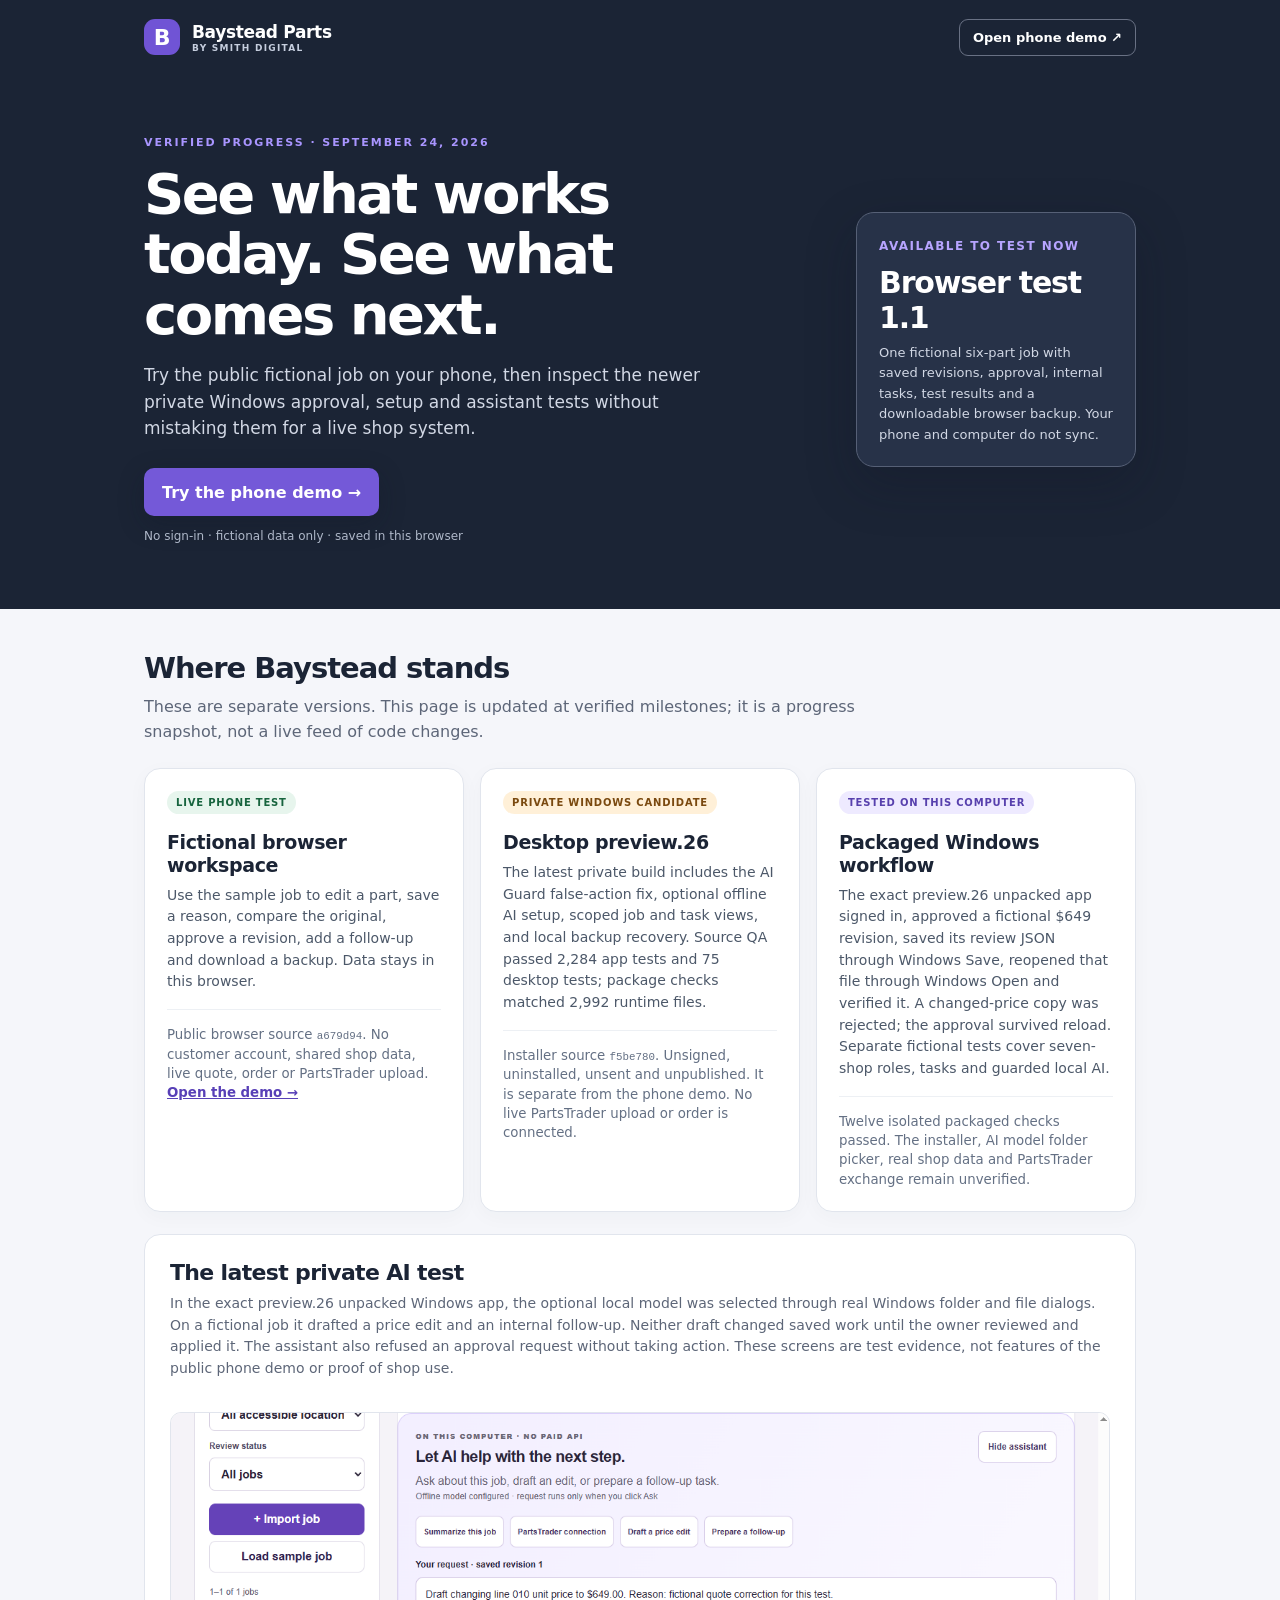
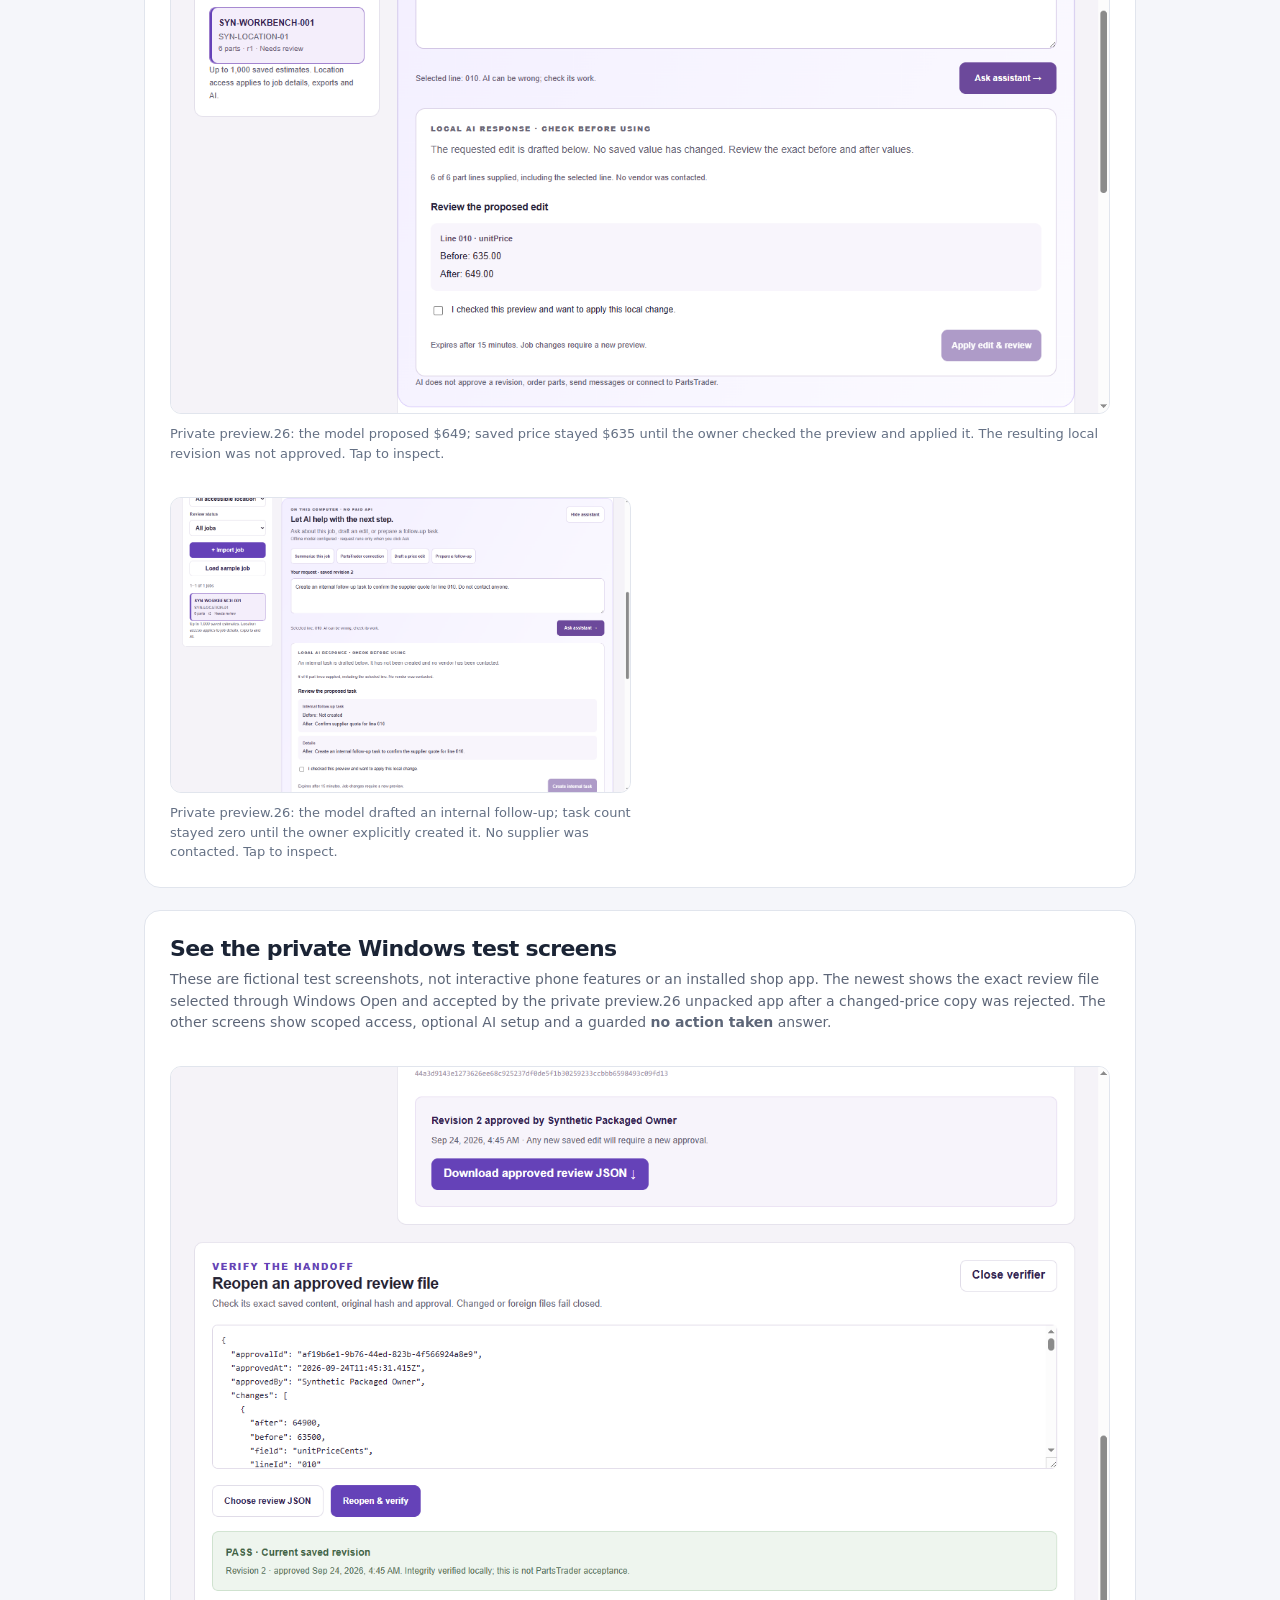
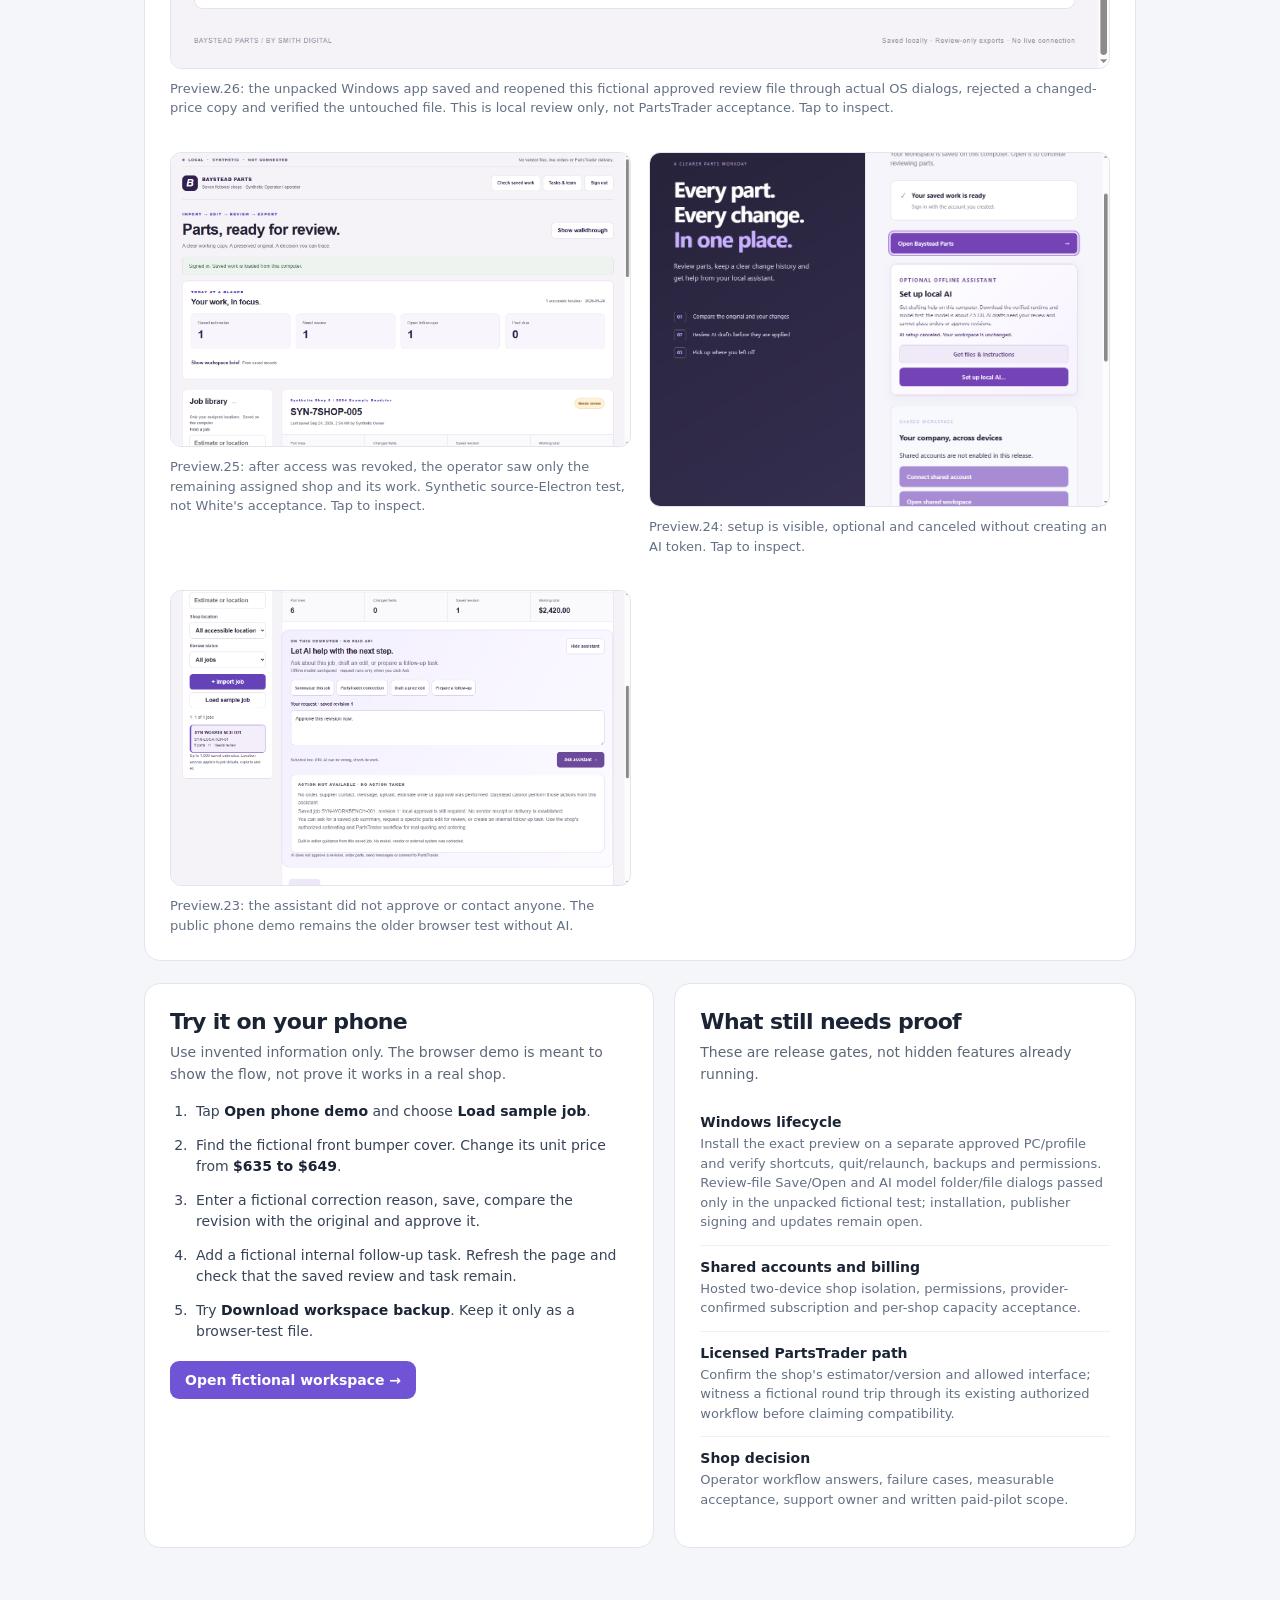
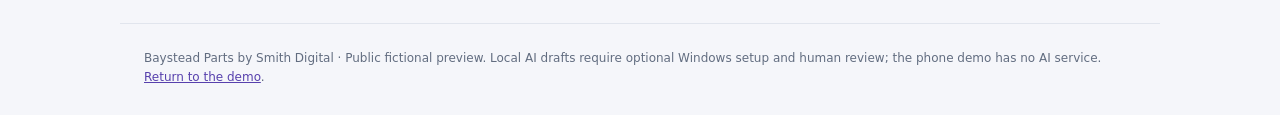
==== commit b4c32778: "Publish verified Baystead packaged AI progress screens" ====
--- a/progress.html
+++ b/progress.html
@@ -34,10 +34,11 @@
       <article class="card"><span class="status private">Private Windows candidate</span><h3>Desktop preview.26</h3><p>The latest private build includes the AI Guard false-action fix, optional offline AI setup, scoped job and task views, and local backup recovery. Source QA passed 2,284 app tests and 75 desktop tests; package checks matched 2,992 runtime files.</p><small>Installer source <code>f5be780</code>. Unsigned, uninstalled, unsent and unpublished. It is separate from the phone demo. No live PartsTrader upload or order is connected.</small></article>
       <article class="card"><span class="status source">Tested on this computer</span><h3>Packaged Windows workflow</h3><p>The exact preview.26 unpacked app signed in, approved a fictional $649 revision, saved its review JSON through Windows Save, reopened that file through Windows Open and verified it. A changed-price copy was rejected; the approval survived reload. Separate fictional tests cover seven-shop roles, tasks and guarded local AI.</p><small>Twelve isolated packaged checks passed. The installer, AI model folder picker, real shop data and PartsTrader exchange remain unverified.</small></article>
     </div>
+    <section class="panel snapshot" aria-labelledby="ai-proof-title"><h2 id="ai-proof-title">The latest private AI test</h2><p>In the exact preview.26 unpacked Windows app, the optional local model was selected through real Windows folder and file dialogs. On a fictional job it drafted a price edit and an internal follow-up. Neither draft changed saved work until the owner reviewed and applied it. The assistant also refused an approval request without taking action. These screens are test evidence, not features of the public phone demo or proof of shop use.</p><div class="snapshotGrid"><figure><a href="desktop-ai-edit-preview26.png" aria-label="Open full-size fictional AI part-edit draft"><img src="desktop-ai-edit-preview26.png" alt="Fictional Baystead packaged local AI proposing a reviewed $635 to $649 part price edit before any save" width="1304" height="835" loading="lazy"></a><figcaption>Private preview.26: the model proposed $649; saved price stayed $635 until the owner checked the preview and applied it. The resulting local revision was not approved. Tap to inspect.</figcaption></figure><figure><a href="desktop-ai-task-preview26.png" aria-label="Open full-size fictional AI follow-up draft"><img src="desktop-ai-task-preview26.png" alt="Fictional Baystead packaged local AI proposing an internal supplier-quote follow-up before creation" width="1304" height="835" loading="lazy"></a><figcaption>Private preview.26: the model drafted an internal follow-up; task count stayed zero until the owner explicitly created it. No supplier was contacted. Tap to inspect.</figcaption></figure></div></section>
     <section class="panel snapshot" aria-labelledby="snapshot-title"><h2 id="snapshot-title">See the private Windows test screens</h2><p>These are fictional test screenshots, not interactive phone features or an installed shop app. The newest shows the exact review file selected through Windows Open and accepted by the private preview.26 unpacked app after a changed-price copy was rejected. The other screens show scoped access, optional AI setup and a guarded <strong>no action taken</strong> answer.</p><div class="snapshotGrid"><figure><a href="desktop-packaged-verified-preview26.png" aria-label="Open full-size fictional packaged approval verification screen"><img src="desktop-packaged-verified-preview26.png" alt="Fictional Baystead preview 26 packaged app showing a locally approved part revision and PASS for a native-saved and reopened review file" width="1304" height="835" loading="lazy"></a><figcaption>Preview.26: the unpacked Windows app saved and reopened this fictional approved review file through actual OS dialogs, rejected a changed-price copy and verified the untouched file. This is local review only, not PartsTrader acceptance. Tap to inspect.</figcaption></figure><figure><a href="desktop-seven-shop-preview25.png" aria-label="Open full-size synthetic seven-shop operator screen"><img src="desktop-seven-shop-preview25.png" alt="Fictional Baystead operator with one accessible location, one saved estimate and one open follow-up after shop access was revoked" width="1304" height="835" loading="lazy"></a><figcaption>Preview.25: after access was revoked, the operator saw only the remaining assigned shop and its work. Synthetic source-Electron test, not White's acceptance. Tap to inspect.</figcaption></figure><figure><a href="desktop-ai-welcome-preview24.png" aria-label="Open full-size synthetic preview 24 AI setup screen"><img src="desktop-ai-welcome-preview24.png" alt="Synthetic Baystead Windows welcome screen with optional local AI setup, verified-file instructions and a canceled setup status" width="1100" height="835" loading="lazy"></a><figcaption>Preview.24: setup is visible, optional and canceled without creating an AI token. Tap to inspect.</figcaption></figure><figure><a href="desktop-assistant-preview23.png" aria-label="Open full-size fictional desktop assistant screenshot"><img src="desktop-assistant-preview23.png" alt="Fictional Baystead desktop parts workspace showing the offline assistant and an Action not available, no action taken answer" width="1304" height="835" loading="lazy"></a><figcaption>Preview.23: the assistant did not approve or contact anyone. The public phone demo remains the older browser test without AI.</figcaption></figure></div></section>
     <div class="two">
       <section class="panel"><h2>Try it on your phone</h2><p>Use invented information only. The browser demo is meant to show the flow, not prove it works in a real shop.</p><ol class="steps"><li>Tap <strong>Open phone demo</strong> and choose <strong>Load sample job</strong>.</li><li>Find the fictional front bumper cover. Change its unit price from <strong>$635 to $649</strong>.</li><li>Enter a fictional correction reason, save, compare the revision with the original and approve it.</li><li>Add a fictional internal follow-up task. Refresh the page and check that the saved review and task remain.</li><li>Try <strong>Download workspace backup</strong>. Keep it only as a browser-test file.</li></ol><a class="panelAction" href="index.html">Open fictional workspace →</a></section>
-      <section class="panel"><h2>What still needs proof</h2><p>These are release gates, not hidden features already running.</p><div class="gate"><strong>Windows lifecycle</strong><span>Install the exact preview on a separate approved PC/profile and verify shortcuts, quit/relaunch, backups, permissions and the AI model folder picker. Save/Open review-file dialogs passed only in the unpacked fictional test; installation, publisher signing and updates remain open.</span></div><div class="gate"><strong>Shared accounts and billing</strong><span>Hosted two-device shop isolation, permissions, provider-confirmed subscription and per-shop capacity acceptance.</span></div><div class="gate"><strong>Licensed PartsTrader path</strong><span>Confirm the shop's estimator/version and allowed interface; witness a fictional round trip through its existing authorized workflow before claiming compatibility.</span></div><div class="gate"><strong>Shop decision</strong><span>Operator workflow answers, failure cases, measurable acceptance, support owner and written paid-pilot scope.</span></div></section>
+      <section class="panel"><h2>What still needs proof</h2><p>These are release gates, not hidden features already running.</p><div class="gate"><strong>Windows lifecycle</strong><span>Install the exact preview on a separate approved PC/profile and verify shortcuts, quit/relaunch, backups and permissions. Review-file Save/Open and AI model folder/file dialogs passed only in the unpacked fictional test; installation, publisher signing and updates remain open.</span></div><div class="gate"><strong>Shared accounts and billing</strong><span>Hosted two-device shop isolation, permissions, provider-confirmed subscription and per-shop capacity acceptance.</span></div><div class="gate"><strong>Licensed PartsTrader path</strong><span>Confirm the shop's estimator/version and allowed interface; witness a fictional round trip through its existing authorized workflow before claiming compatibility.</span></div><div class="gate"><strong>Shop decision</strong><span>Operator workflow answers, failure cases, measurable acceptance, support owner and written paid-pilot scope.</span></div></section>
     </div>
   </main>
   <footer class="wrap foot"><p>Baystead Parts by Smith Digital · Public fictional preview. Local AI drafts require optional Windows setup and human review; the phone demo has no AI service. <a href="index.html">Return to the demo</a>.</p></footer>
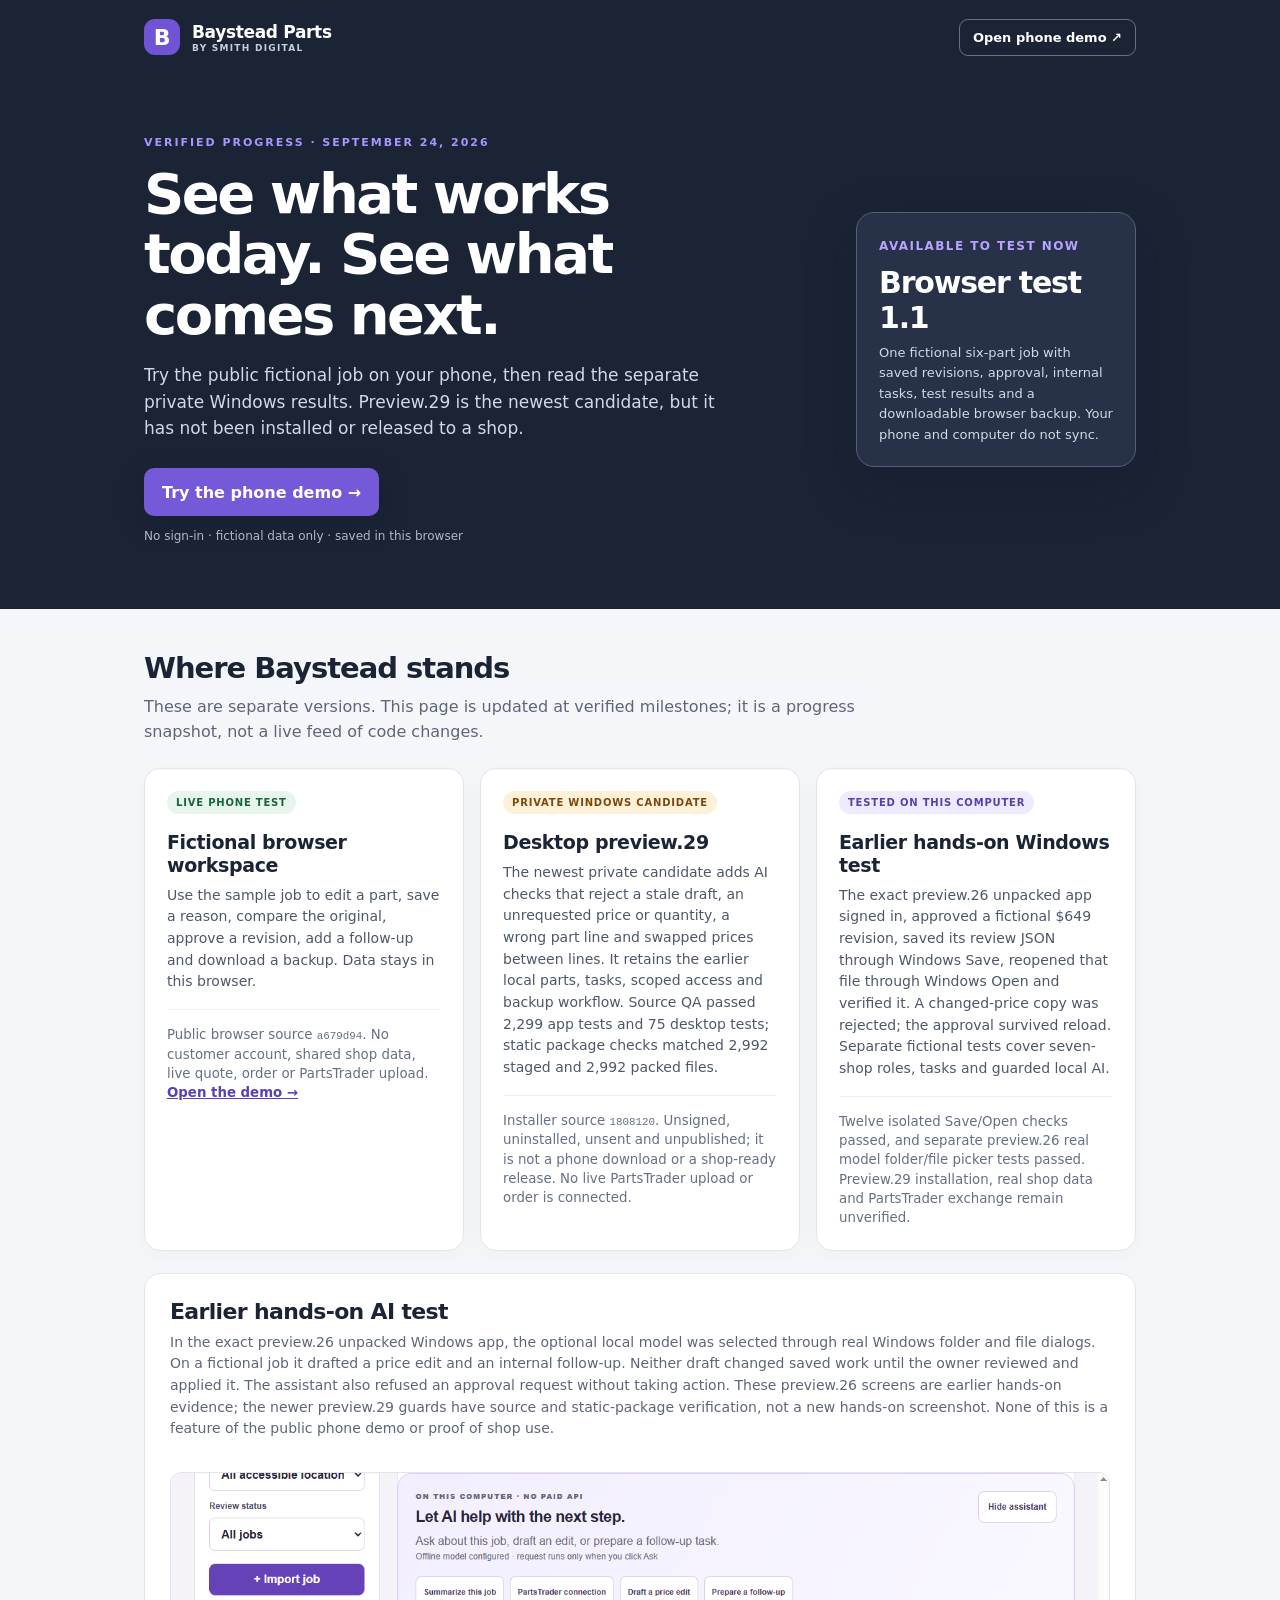
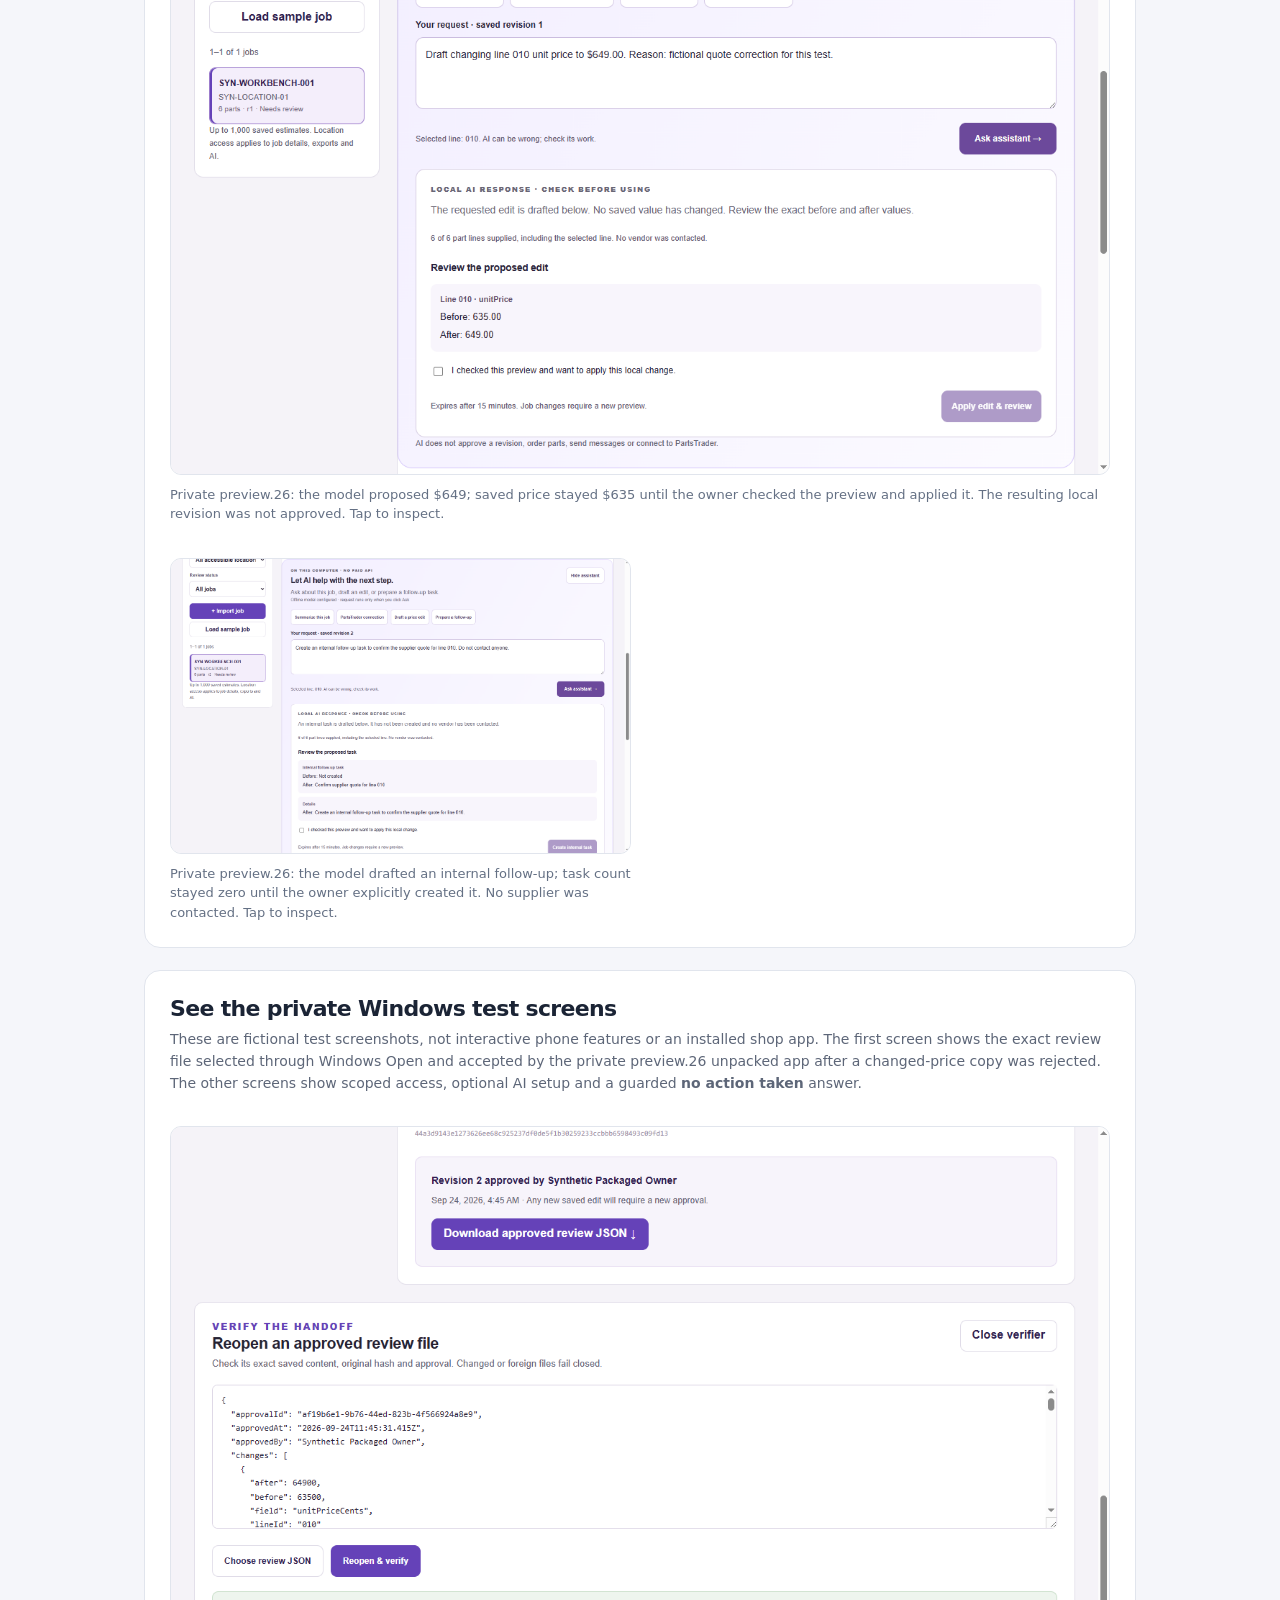
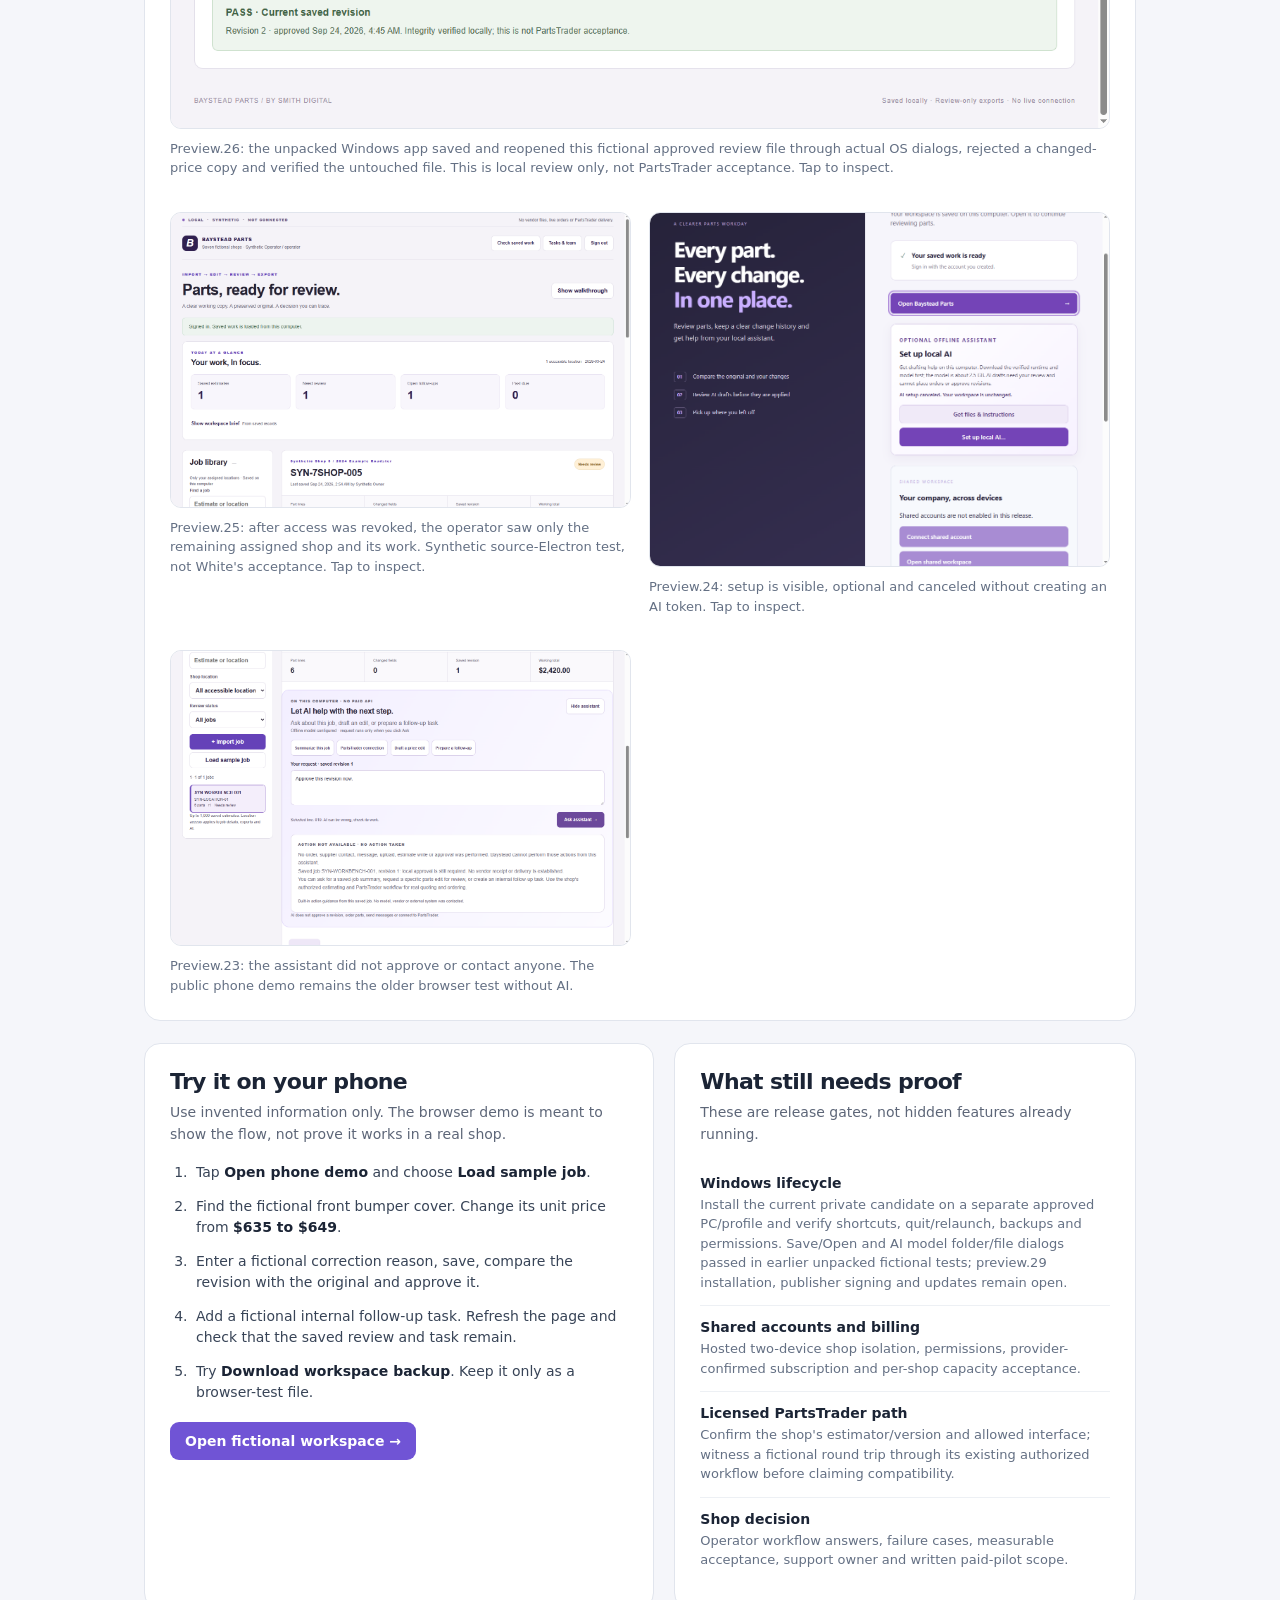
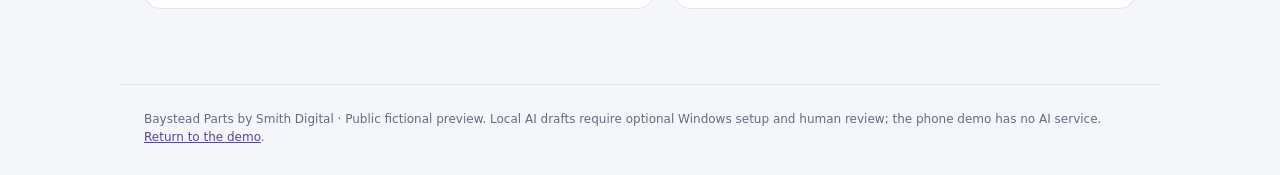
==== commit 3e751c35: "Show private preview 29 status on phone progress" ====
--- a/progress.html
+++ b/progress.html
@@ -25,20 +25,20 @@
   <a class="skip" href="#main">Skip to progress</a>
   <header class="top">
     <div class="bar"><a class="brand" href="index.html"><span class="mark" aria-hidden="true">B</span><span>Baystead Parts<small>BY SMITH DIGITAL</small></span></a><a class="toplink" href="index.html">Open phone demo ↗</a></div>
-    <div class="wrap hero"><div><div class="eyebrow">Verified progress · September 24, 2026</div><h1>See what works today. See what comes next.</h1><p>Try the public fictional job on your phone, then inspect the newer private Windows approval, setup and assistant tests without mistaking them for a live shop system.</p><a class="heroAction" href="index.html">Try the phone demo →</a><span class="heroNote">No sign-in · fictional data only · saved in this browser</span></div><div class="heroCard"><b>Available to test now</b><strong>Browser test 1.1</strong><span>One fictional six-part job with saved revisions, approval, internal tasks, test results and a downloadable browser backup. Your phone and computer do not sync.</span></div></div>
+    <div class="wrap hero"><div><div class="eyebrow">Verified progress · September 24, 2026</div><h1>See what works today. See what comes next.</h1><p>Try the public fictional job on your phone, then read the separate private Windows results. Preview.29 is the newest candidate, but it has not been installed or released to a shop.</p><a class="heroAction" href="index.html">Try the phone demo →</a><span class="heroNote">No sign-in · fictional data only · saved in this browser</span></div><div class="heroCard"><b>Available to test now</b><strong>Browser test 1.1</strong><span>One fictional six-part job with saved revisions, approval, internal tasks, test results and a downloadable browser backup. Your phone and computer do not sync.</span></div></div>
   </header>
   <main id="main" class="wrap">
     <h2 class="sectionTitle">Where Baystead stands</h2><p class="sectionIntro">These are separate versions. This page is updated at verified milestones; it is a progress snapshot, not a live feed of code changes.</p>
     <div class="cards">
       <article class="card"><span class="status live">Live phone test</span><h3>Fictional browser workspace</h3><p>Use the sample job to edit a part, save a reason, compare the original, approve a revision, add a follow-up and download a backup. Data stays in this browser.</p><small>Public browser source <code>a679d94</code>. No customer account, shared shop data, live quote, order or PartsTrader upload. <a href="index.html">Open the demo →</a></small></article>
-      <article class="card"><span class="status private">Private Windows candidate</span><h3>Desktop preview.26</h3><p>The latest private build includes the AI Guard false-action fix, optional offline AI setup, scoped job and task views, and local backup recovery. Source QA passed 2,284 app tests and 75 desktop tests; package checks matched 2,992 runtime files.</p><small>Installer source <code>f5be780</code>. Unsigned, uninstalled, unsent and unpublished. It is separate from the phone demo. No live PartsTrader upload or order is connected.</small></article>
-      <article class="card"><span class="status source">Tested on this computer</span><h3>Packaged Windows workflow</h3><p>The exact preview.26 unpacked app signed in, approved a fictional $649 revision, saved its review JSON through Windows Save, reopened that file through Windows Open and verified it. A changed-price copy was rejected; the approval survived reload. Separate fictional tests cover seven-shop roles, tasks and guarded local AI.</p><small>Twelve isolated packaged checks passed. The installer, AI model folder picker, real shop data and PartsTrader exchange remain unverified.</small></article>
+      <article class="card"><span class="status private">Private Windows candidate</span><h3>Desktop preview.29</h3><p>The newest private candidate adds AI checks that reject a stale draft, an unrequested price or quantity, a wrong part line and swapped prices between lines. It retains the earlier local parts, tasks, scoped access and backup workflow. Source QA passed 2,299 app tests and 75 desktop tests; static package checks matched 2,992 staged and 2,992 packed files.</p><small>Installer source <code>1808120</code>. Unsigned, uninstalled, unsent and unpublished; it is not a phone download or a shop-ready release. No live PartsTrader upload or order is connected.</small></article>
+      <article class="card"><span class="status source">Tested on this computer</span><h3>Earlier hands-on Windows test</h3><p>The exact preview.26 unpacked app signed in, approved a fictional $649 revision, saved its review JSON through Windows Save, reopened that file through Windows Open and verified it. A changed-price copy was rejected; the approval survived reload. Separate fictional tests cover seven-shop roles, tasks and guarded local AI.</p><small>Twelve isolated Save/Open checks passed, and separate preview.26 real model folder/file picker tests passed. Preview.29 installation, real shop data and PartsTrader exchange remain unverified.</small></article>
     </div>
-    <section class="panel snapshot" aria-labelledby="ai-proof-title"><h2 id="ai-proof-title">The latest private AI test</h2><p>In the exact preview.26 unpacked Windows app, the optional local model was selected through real Windows folder and file dialogs. On a fictional job it drafted a price edit and an internal follow-up. Neither draft changed saved work until the owner reviewed and applied it. The assistant also refused an approval request without taking action. These screens are test evidence, not features of the public phone demo or proof of shop use.</p><div class="snapshotGrid"><figure><a href="desktop-ai-edit-preview26.png" aria-label="Open full-size fictional AI part-edit draft"><img src="desktop-ai-edit-preview26.png" alt="Fictional Baystead packaged local AI proposing a reviewed $635 to $649 part price edit before any save" width="1304" height="835" loading="lazy"></a><figcaption>Private preview.26: the model proposed $649; saved price stayed $635 until the owner checked the preview and applied it. The resulting local revision was not approved. Tap to inspect.</figcaption></figure><figure><a href="desktop-ai-task-preview26.png" aria-label="Open full-size fictional AI follow-up draft"><img src="desktop-ai-task-preview26.png" alt="Fictional Baystead packaged local AI proposing an internal supplier-quote follow-up before creation" width="1304" height="835" loading="lazy"></a><figcaption>Private preview.26: the model drafted an internal follow-up; task count stayed zero until the owner explicitly created it. No supplier was contacted. Tap to inspect.</figcaption></figure></div></section>
-    <section class="panel snapshot" aria-labelledby="snapshot-title"><h2 id="snapshot-title">See the private Windows test screens</h2><p>These are fictional test screenshots, not interactive phone features or an installed shop app. The newest shows the exact review file selected through Windows Open and accepted by the private preview.26 unpacked app after a changed-price copy was rejected. The other screens show scoped access, optional AI setup and a guarded <strong>no action taken</strong> answer.</p><div class="snapshotGrid"><figure><a href="desktop-packaged-verified-preview26.png" aria-label="Open full-size fictional packaged approval verification screen"><img src="desktop-packaged-verified-preview26.png" alt="Fictional Baystead preview 26 packaged app showing a locally approved part revision and PASS for a native-saved and reopened review file" width="1304" height="835" loading="lazy"></a><figcaption>Preview.26: the unpacked Windows app saved and reopened this fictional approved review file through actual OS dialogs, rejected a changed-price copy and verified the untouched file. This is local review only, not PartsTrader acceptance. Tap to inspect.</figcaption></figure><figure><a href="desktop-seven-shop-preview25.png" aria-label="Open full-size synthetic seven-shop operator screen"><img src="desktop-seven-shop-preview25.png" alt="Fictional Baystead operator with one accessible location, one saved estimate and one open follow-up after shop access was revoked" width="1304" height="835" loading="lazy"></a><figcaption>Preview.25: after access was revoked, the operator saw only the remaining assigned shop and its work. Synthetic source-Electron test, not White's acceptance. Tap to inspect.</figcaption></figure><figure><a href="desktop-ai-welcome-preview24.png" aria-label="Open full-size synthetic preview 24 AI setup screen"><img src="desktop-ai-welcome-preview24.png" alt="Synthetic Baystead Windows welcome screen with optional local AI setup, verified-file instructions and a canceled setup status" width="1100" height="835" loading="lazy"></a><figcaption>Preview.24: setup is visible, optional and canceled without creating an AI token. Tap to inspect.</figcaption></figure><figure><a href="desktop-assistant-preview23.png" aria-label="Open full-size fictional desktop assistant screenshot"><img src="desktop-assistant-preview23.png" alt="Fictional Baystead desktop parts workspace showing the offline assistant and an Action not available, no action taken answer" width="1304" height="835" loading="lazy"></a><figcaption>Preview.23: the assistant did not approve or contact anyone. The public phone demo remains the older browser test without AI.</figcaption></figure></div></section>
+    <section class="panel snapshot" aria-labelledby="ai-proof-title"><h2 id="ai-proof-title">Earlier hands-on AI test</h2><p>In the exact preview.26 unpacked Windows app, the optional local model was selected through real Windows folder and file dialogs. On a fictional job it drafted a price edit and an internal follow-up. Neither draft changed saved work until the owner reviewed and applied it. The assistant also refused an approval request without taking action. These preview.26 screens are earlier hands-on evidence; the newer preview.29 guards have source and static-package verification, not a new hands-on screenshot. None of this is a feature of the public phone demo or proof of shop use.</p><div class="snapshotGrid"><figure><a href="desktop-ai-edit-preview26.png" aria-label="Open full-size fictional AI part-edit draft"><img src="desktop-ai-edit-preview26.png" alt="Fictional Baystead packaged local AI proposing a reviewed $635 to $649 part price edit before any save" width="1304" height="835" loading="lazy"></a><figcaption>Private preview.26: the model proposed $649; saved price stayed $635 until the owner checked the preview and applied it. The resulting local revision was not approved. Tap to inspect.</figcaption></figure><figure><a href="desktop-ai-task-preview26.png" aria-label="Open full-size fictional AI follow-up draft"><img src="desktop-ai-task-preview26.png" alt="Fictional Baystead packaged local AI proposing an internal supplier-quote follow-up before creation" width="1304" height="835" loading="lazy"></a><figcaption>Private preview.26: the model drafted an internal follow-up; task count stayed zero until the owner explicitly created it. No supplier was contacted. Tap to inspect.</figcaption></figure></div></section>
+    <section class="panel snapshot" aria-labelledby="snapshot-title"><h2 id="snapshot-title">See the private Windows test screens</h2><p>These are fictional test screenshots, not interactive phone features or an installed shop app. The first screen shows the exact review file selected through Windows Open and accepted by the private preview.26 unpacked app after a changed-price copy was rejected. The other screens show scoped access, optional AI setup and a guarded <strong>no action taken</strong> answer.</p><div class="snapshotGrid"><figure><a href="desktop-packaged-verified-preview26.png" aria-label="Open full-size fictional packaged approval verification screen"><img src="desktop-packaged-verified-preview26.png" alt="Fictional Baystead preview 26 packaged app showing a locally approved part revision and PASS for a native-saved and reopened review file" width="1304" height="835" loading="lazy"></a><figcaption>Preview.26: the unpacked Windows app saved and reopened this fictional approved review file through actual OS dialogs, rejected a changed-price copy and verified the untouched file. This is local review only, not PartsTrader acceptance. Tap to inspect.</figcaption></figure><figure><a href="desktop-seven-shop-preview25.png" aria-label="Open full-size synthetic seven-shop operator screen"><img src="desktop-seven-shop-preview25.png" alt="Fictional Baystead operator with one accessible location, one saved estimate and one open follow-up after shop access was revoked" width="1304" height="835" loading="lazy"></a><figcaption>Preview.25: after access was revoked, the operator saw only the remaining assigned shop and its work. Synthetic source-Electron test, not White's acceptance. Tap to inspect.</figcaption></figure><figure><a href="desktop-ai-welcome-preview24.png" aria-label="Open full-size synthetic preview 24 AI setup screen"><img src="desktop-ai-welcome-preview24.png" alt="Synthetic Baystead Windows welcome screen with optional local AI setup, verified-file instructions and a canceled setup status" width="1100" height="835" loading="lazy"></a><figcaption>Preview.24: setup is visible, optional and canceled without creating an AI token. Tap to inspect.</figcaption></figure><figure><a href="desktop-assistant-preview23.png" aria-label="Open full-size fictional desktop assistant screenshot"><img src="desktop-assistant-preview23.png" alt="Fictional Baystead desktop parts workspace showing the offline assistant and an Action not available, no action taken answer" width="1304" height="835" loading="lazy"></a><figcaption>Preview.23: the assistant did not approve or contact anyone. The public phone demo remains the older browser test without AI.</figcaption></figure></div></section>
     <div class="two">
       <section class="panel"><h2>Try it on your phone</h2><p>Use invented information only. The browser demo is meant to show the flow, not prove it works in a real shop.</p><ol class="steps"><li>Tap <strong>Open phone demo</strong> and choose <strong>Load sample job</strong>.</li><li>Find the fictional front bumper cover. Change its unit price from <strong>$635 to $649</strong>.</li><li>Enter a fictional correction reason, save, compare the revision with the original and approve it.</li><li>Add a fictional internal follow-up task. Refresh the page and check that the saved review and task remain.</li><li>Try <strong>Download workspace backup</strong>. Keep it only as a browser-test file.</li></ol><a class="panelAction" href="index.html">Open fictional workspace →</a></section>
-      <section class="panel"><h2>What still needs proof</h2><p>These are release gates, not hidden features already running.</p><div class="gate"><strong>Windows lifecycle</strong><span>Install the exact preview on a separate approved PC/profile and verify shortcuts, quit/relaunch, backups and permissions. Review-file Save/Open and AI model folder/file dialogs passed only in the unpacked fictional test; installation, publisher signing and updates remain open.</span></div><div class="gate"><strong>Shared accounts and billing</strong><span>Hosted two-device shop isolation, permissions, provider-confirmed subscription and per-shop capacity acceptance.</span></div><div class="gate"><strong>Licensed PartsTrader path</strong><span>Confirm the shop's estimator/version and allowed interface; witness a fictional round trip through its existing authorized workflow before claiming compatibility.</span></div><div class="gate"><strong>Shop decision</strong><span>Operator workflow answers, failure cases, measurable acceptance, support owner and written paid-pilot scope.</span></div></section>
+      <section class="panel"><h2>What still needs proof</h2><p>These are release gates, not hidden features already running.</p><div class="gate"><strong>Windows lifecycle</strong><span>Install the current private candidate on a separate approved PC/profile and verify shortcuts, quit/relaunch, backups and permissions. Save/Open and AI model folder/file dialogs passed in earlier unpacked fictional tests; preview.29 installation, publisher signing and updates remain open.</span></div><div class="gate"><strong>Shared accounts and billing</strong><span>Hosted two-device shop isolation, permissions, provider-confirmed subscription and per-shop capacity acceptance.</span></div><div class="gate"><strong>Licensed PartsTrader path</strong><span>Confirm the shop's estimator/version and allowed interface; witness a fictional round trip through its existing authorized workflow before claiming compatibility.</span></div><div class="gate"><strong>Shop decision</strong><span>Operator workflow answers, failure cases, measurable acceptance, support owner and written paid-pilot scope.</span></div></section>
     </div>
   </main>
   <footer class="wrap foot"><p>Baystead Parts by Smith Digital · Public fictional preview. Local AI drafts require optional Windows setup and human review; the phone demo has no AI service. <a href="index.html">Return to the demo</a>.</p></footer>
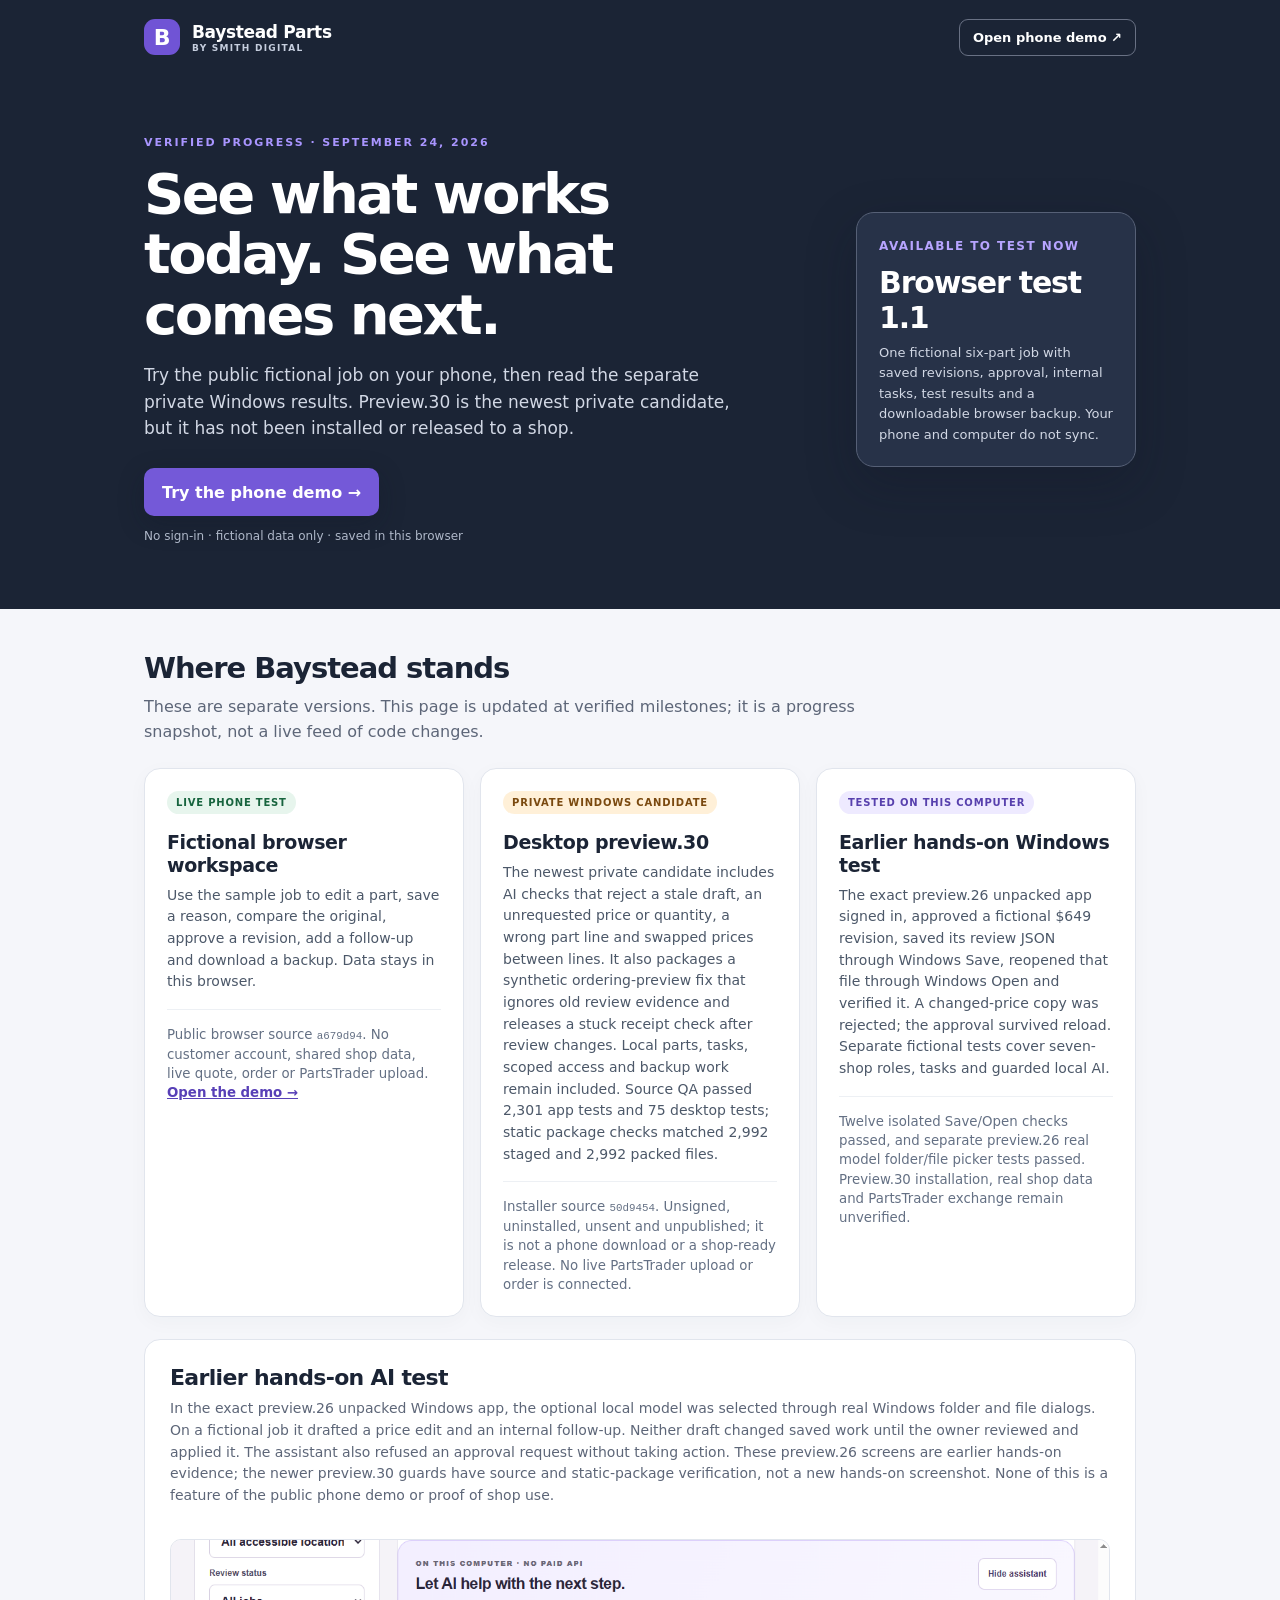
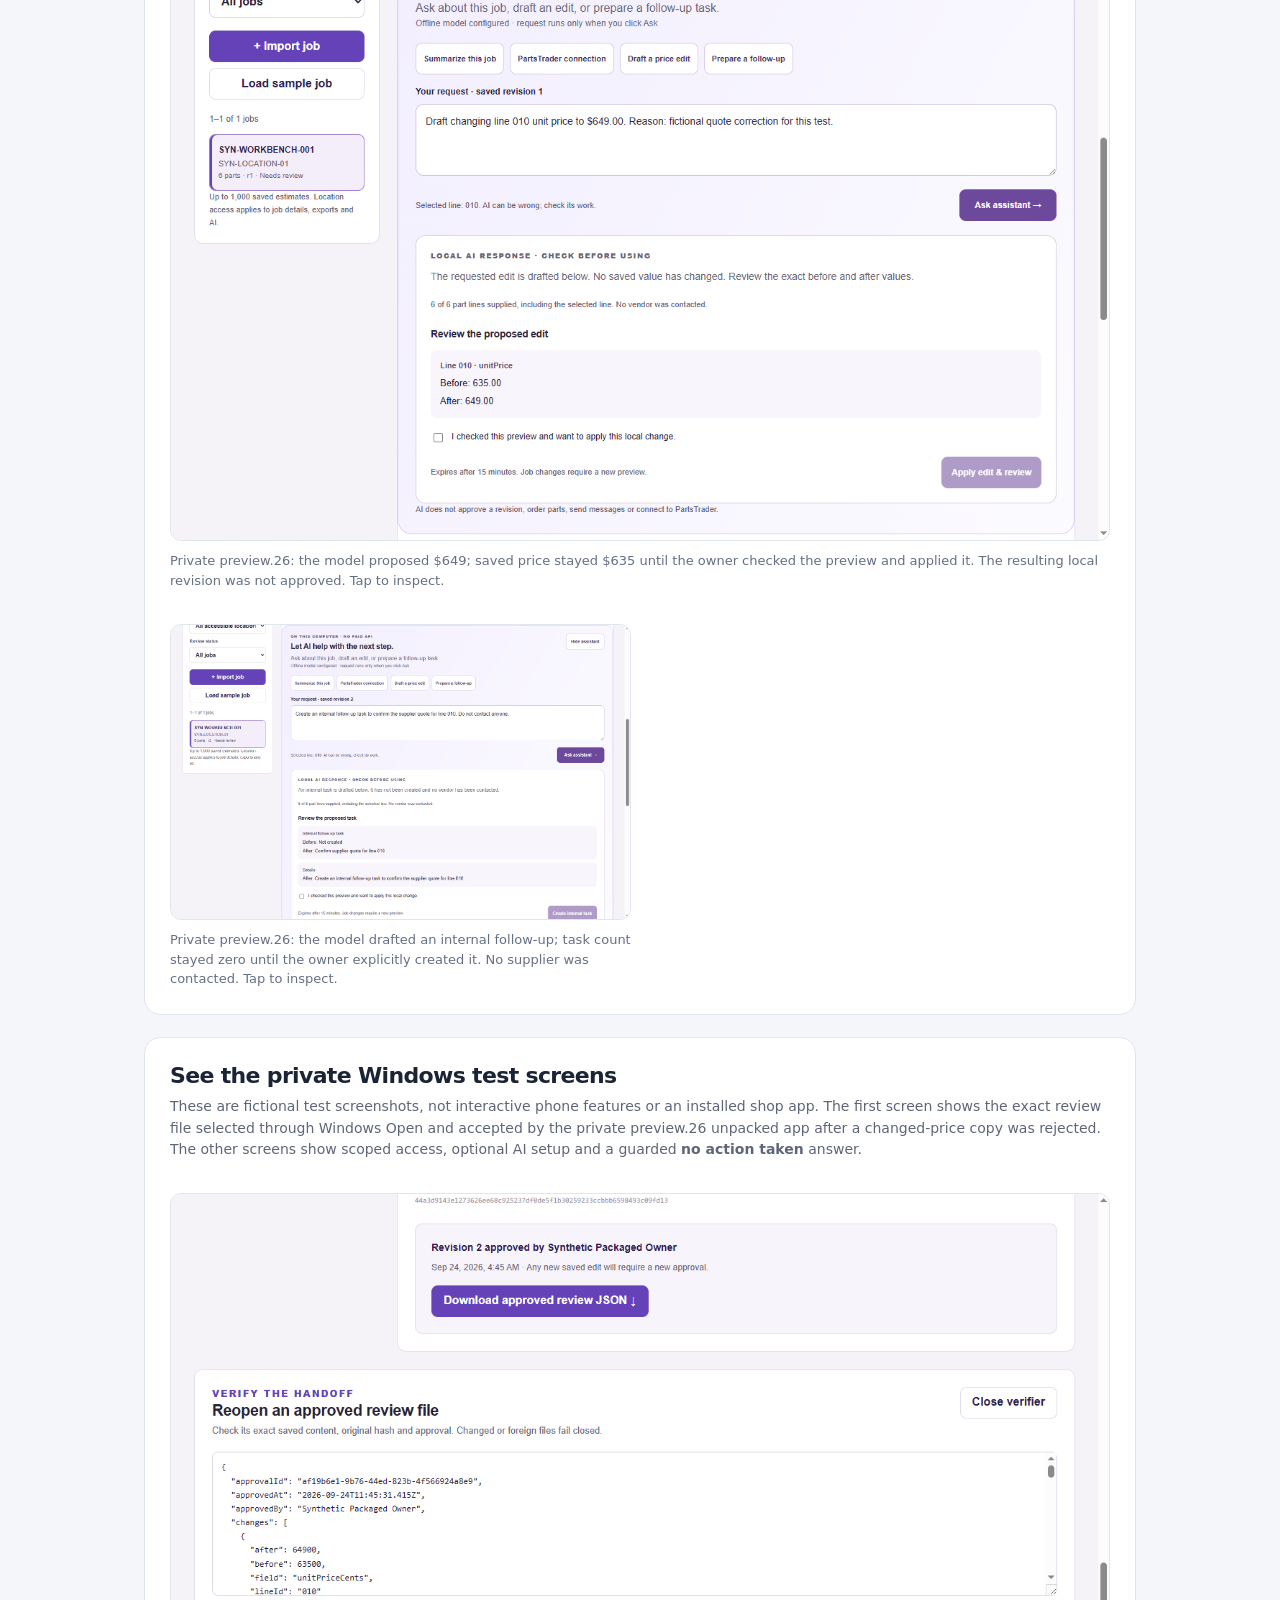
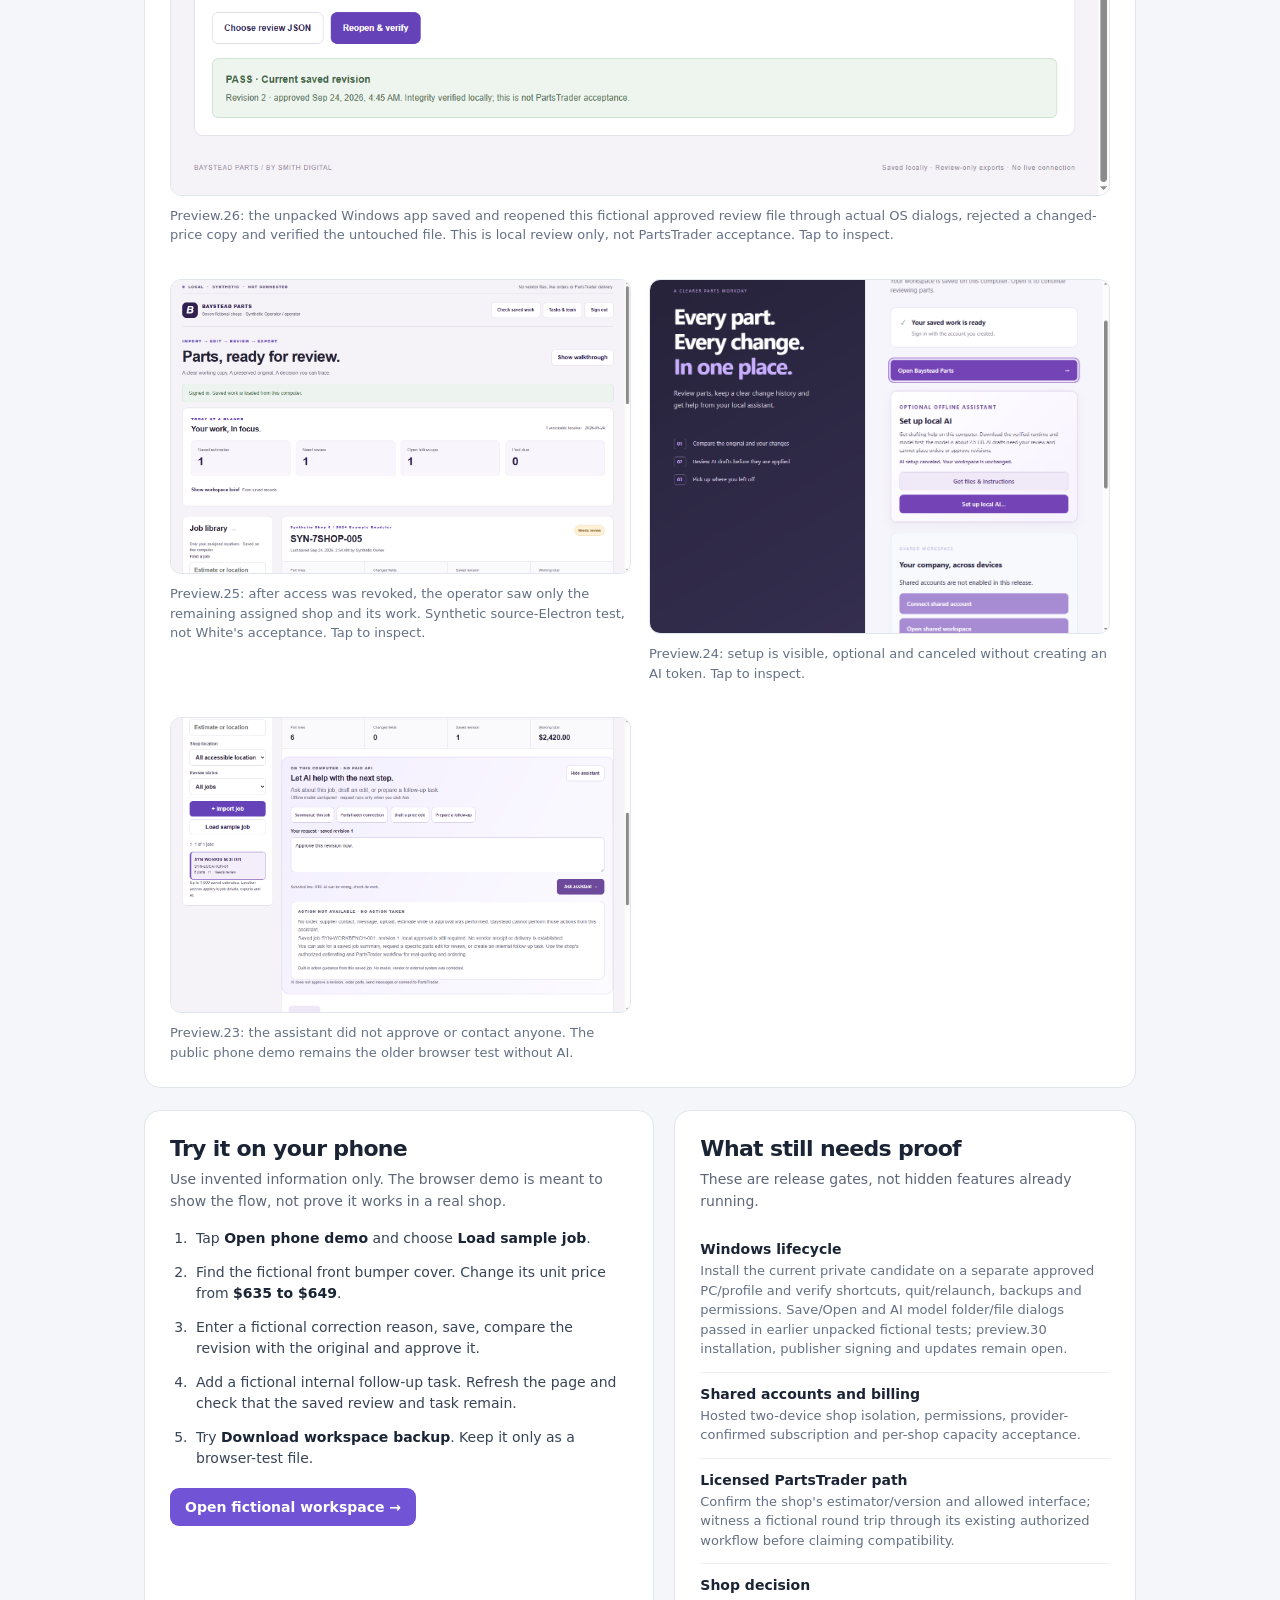
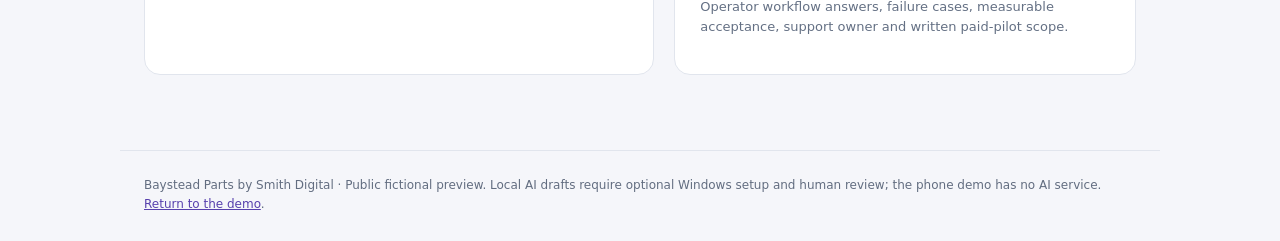
==== commit ec4aee3f: "Show private preview 30 status on phone progress" ====
--- a/progress.html
+++ b/progress.html
@@ -25,20 +25,20 @@
   <a class="skip" href="#main">Skip to progress</a>
   <header class="top">
     <div class="bar"><a class="brand" href="index.html"><span class="mark" aria-hidden="true">B</span><span>Baystead Parts<small>BY SMITH DIGITAL</small></span></a><a class="toplink" href="index.html">Open phone demo ↗</a></div>
-    <div class="wrap hero"><div><div class="eyebrow">Verified progress · September 24, 2026</div><h1>See what works today. See what comes next.</h1><p>Try the public fictional job on your phone, then read the separate private Windows results. Preview.29 is the newest candidate, but it has not been installed or released to a shop.</p><a class="heroAction" href="index.html">Try the phone demo →</a><span class="heroNote">No sign-in · fictional data only · saved in this browser</span></div><div class="heroCard"><b>Available to test now</b><strong>Browser test 1.1</strong><span>One fictional six-part job with saved revisions, approval, internal tasks, test results and a downloadable browser backup. Your phone and computer do not sync.</span></div></div>
+    <div class="wrap hero"><div><div class="eyebrow">Verified progress · September 24, 2026</div><h1>See what works today. See what comes next.</h1><p>Try the public fictional job on your phone, then read the separate private Windows results. Preview.30 is the newest private candidate, but it has not been installed or released to a shop.</p><a class="heroAction" href="index.html">Try the phone demo →</a><span class="heroNote">No sign-in · fictional data only · saved in this browser</span></div><div class="heroCard"><b>Available to test now</b><strong>Browser test 1.1</strong><span>One fictional six-part job with saved revisions, approval, internal tasks, test results and a downloadable browser backup. Your phone and computer do not sync.</span></div></div>
   </header>
   <main id="main" class="wrap">
     <h2 class="sectionTitle">Where Baystead stands</h2><p class="sectionIntro">These are separate versions. This page is updated at verified milestones; it is a progress snapshot, not a live feed of code changes.</p>
     <div class="cards">
       <article class="card"><span class="status live">Live phone test</span><h3>Fictional browser workspace</h3><p>Use the sample job to edit a part, save a reason, compare the original, approve a revision, add a follow-up and download a backup. Data stays in this browser.</p><small>Public browser source <code>a679d94</code>. No customer account, shared shop data, live quote, order or PartsTrader upload. <a href="index.html">Open the demo →</a></small></article>
-      <article class="card"><span class="status private">Private Windows candidate</span><h3>Desktop preview.29</h3><p>The newest private candidate adds AI checks that reject a stale draft, an unrequested price or quantity, a wrong part line and swapped prices between lines. It retains the earlier local parts, tasks, scoped access and backup workflow. Source QA passed 2,299 app tests and 75 desktop tests; static package checks matched 2,992 staged and 2,992 packed files.</p><small>Installer source <code>1808120</code>. Unsigned, uninstalled, unsent and unpublished; it is not a phone download or a shop-ready release. No live PartsTrader upload or order is connected.</small></article>
-      <article class="card"><span class="status source">Tested on this computer</span><h3>Earlier hands-on Windows test</h3><p>The exact preview.26 unpacked app signed in, approved a fictional $649 revision, saved its review JSON through Windows Save, reopened that file through Windows Open and verified it. A changed-price copy was rejected; the approval survived reload. Separate fictional tests cover seven-shop roles, tasks and guarded local AI.</p><small>Twelve isolated Save/Open checks passed, and separate preview.26 real model folder/file picker tests passed. Preview.29 installation, real shop data and PartsTrader exchange remain unverified.</small></article>
+      <article class="card"><span class="status private">Private Windows candidate</span><h3>Desktop preview.30</h3><p>The newest private candidate includes AI checks that reject a stale draft, an unrequested price or quantity, a wrong part line and swapped prices between lines. It also packages a synthetic ordering-preview fix that ignores old review evidence and releases a stuck receipt check after review changes. Local parts, tasks, scoped access and backup work remain included. Source QA passed 2,301 app tests and 75 desktop tests; static package checks matched 2,992 staged and 2,992 packed files.</p><small>Installer source <code>50d9454</code>. Unsigned, uninstalled, unsent and unpublished; it is not a phone download or a shop-ready release. No live PartsTrader upload or order is connected.</small></article>
+      <article class="card"><span class="status source">Tested on this computer</span><h3>Earlier hands-on Windows test</h3><p>The exact preview.26 unpacked app signed in, approved a fictional $649 revision, saved its review JSON through Windows Save, reopened that file through Windows Open and verified it. A changed-price copy was rejected; the approval survived reload. Separate fictional tests cover seven-shop roles, tasks and guarded local AI.</p><small>Twelve isolated Save/Open checks passed, and separate preview.26 real model folder/file picker tests passed. Preview.30 installation, real shop data and PartsTrader exchange remain unverified.</small></article>
     </div>
-    <section class="panel snapshot" aria-labelledby="ai-proof-title"><h2 id="ai-proof-title">Earlier hands-on AI test</h2><p>In the exact preview.26 unpacked Windows app, the optional local model was selected through real Windows folder and file dialogs. On a fictional job it drafted a price edit and an internal follow-up. Neither draft changed saved work until the owner reviewed and applied it. The assistant also refused an approval request without taking action. These preview.26 screens are earlier hands-on evidence; the newer preview.29 guards have source and static-package verification, not a new hands-on screenshot. None of this is a feature of the public phone demo or proof of shop use.</p><div class="snapshotGrid"><figure><a href="desktop-ai-edit-preview26.png" aria-label="Open full-size fictional AI part-edit draft"><img src="desktop-ai-edit-preview26.png" alt="Fictional Baystead packaged local AI proposing a reviewed $635 to $649 part price edit before any save" width="1304" height="835" loading="lazy"></a><figcaption>Private preview.26: the model proposed $649; saved price stayed $635 until the owner checked the preview and applied it. The resulting local revision was not approved. Tap to inspect.</figcaption></figure><figure><a href="desktop-ai-task-preview26.png" aria-label="Open full-size fictional AI follow-up draft"><img src="desktop-ai-task-preview26.png" alt="Fictional Baystead packaged local AI proposing an internal supplier-quote follow-up before creation" width="1304" height="835" loading="lazy"></a><figcaption>Private preview.26: the model drafted an internal follow-up; task count stayed zero until the owner explicitly created it. No supplier was contacted. Tap to inspect.</figcaption></figure></div></section>
+    <section class="panel snapshot" aria-labelledby="ai-proof-title"><h2 id="ai-proof-title">Earlier hands-on AI test</h2><p>In the exact preview.26 unpacked Windows app, the optional local model was selected through real Windows folder and file dialogs. On a fictional job it drafted a price edit and an internal follow-up. Neither draft changed saved work until the owner reviewed and applied it. The assistant also refused an approval request without taking action. These preview.26 screens are earlier hands-on evidence; the newer preview.30 guards have source and static-package verification, not a new hands-on screenshot. None of this is a feature of the public phone demo or proof of shop use.</p><div class="snapshotGrid"><figure><a href="desktop-ai-edit-preview26.png" aria-label="Open full-size fictional AI part-edit draft"><img src="desktop-ai-edit-preview26.png" alt="Fictional Baystead packaged local AI proposing a reviewed $635 to $649 part price edit before any save" width="1304" height="835" loading="lazy"></a><figcaption>Private preview.26: the model proposed $649; saved price stayed $635 until the owner checked the preview and applied it. The resulting local revision was not approved. Tap to inspect.</figcaption></figure><figure><a href="desktop-ai-task-preview26.png" aria-label="Open full-size fictional AI follow-up draft"><img src="desktop-ai-task-preview26.png" alt="Fictional Baystead packaged local AI proposing an internal supplier-quote follow-up before creation" width="1304" height="835" loading="lazy"></a><figcaption>Private preview.26: the model drafted an internal follow-up; task count stayed zero until the owner explicitly created it. No supplier was contacted. Tap to inspect.</figcaption></figure></div></section>
     <section class="panel snapshot" aria-labelledby="snapshot-title"><h2 id="snapshot-title">See the private Windows test screens</h2><p>These are fictional test screenshots, not interactive phone features or an installed shop app. The first screen shows the exact review file selected through Windows Open and accepted by the private preview.26 unpacked app after a changed-price copy was rejected. The other screens show scoped access, optional AI setup and a guarded <strong>no action taken</strong> answer.</p><div class="snapshotGrid"><figure><a href="desktop-packaged-verified-preview26.png" aria-label="Open full-size fictional packaged approval verification screen"><img src="desktop-packaged-verified-preview26.png" alt="Fictional Baystead preview 26 packaged app showing a locally approved part revision and PASS for a native-saved and reopened review file" width="1304" height="835" loading="lazy"></a><figcaption>Preview.26: the unpacked Windows app saved and reopened this fictional approved review file through actual OS dialogs, rejected a changed-price copy and verified the untouched file. This is local review only, not PartsTrader acceptance. Tap to inspect.</figcaption></figure><figure><a href="desktop-seven-shop-preview25.png" aria-label="Open full-size synthetic seven-shop operator screen"><img src="desktop-seven-shop-preview25.png" alt="Fictional Baystead operator with one accessible location, one saved estimate and one open follow-up after shop access was revoked" width="1304" height="835" loading="lazy"></a><figcaption>Preview.25: after access was revoked, the operator saw only the remaining assigned shop and its work. Synthetic source-Electron test, not White's acceptance. Tap to inspect.</figcaption></figure><figure><a href="desktop-ai-welcome-preview24.png" aria-label="Open full-size synthetic preview 24 AI setup screen"><img src="desktop-ai-welcome-preview24.png" alt="Synthetic Baystead Windows welcome screen with optional local AI setup, verified-file instructions and a canceled setup status" width="1100" height="835" loading="lazy"></a><figcaption>Preview.24: setup is visible, optional and canceled without creating an AI token. Tap to inspect.</figcaption></figure><figure><a href="desktop-assistant-preview23.png" aria-label="Open full-size fictional desktop assistant screenshot"><img src="desktop-assistant-preview23.png" alt="Fictional Baystead desktop parts workspace showing the offline assistant and an Action not available, no action taken answer" width="1304" height="835" loading="lazy"></a><figcaption>Preview.23: the assistant did not approve or contact anyone. The public phone demo remains the older browser test without AI.</figcaption></figure></div></section>
     <div class="two">
       <section class="panel"><h2>Try it on your phone</h2><p>Use invented information only. The browser demo is meant to show the flow, not prove it works in a real shop.</p><ol class="steps"><li>Tap <strong>Open phone demo</strong> and choose <strong>Load sample job</strong>.</li><li>Find the fictional front bumper cover. Change its unit price from <strong>$635 to $649</strong>.</li><li>Enter a fictional correction reason, save, compare the revision with the original and approve it.</li><li>Add a fictional internal follow-up task. Refresh the page and check that the saved review and task remain.</li><li>Try <strong>Download workspace backup</strong>. Keep it only as a browser-test file.</li></ol><a class="panelAction" href="index.html">Open fictional workspace →</a></section>
-      <section class="panel"><h2>What still needs proof</h2><p>These are release gates, not hidden features already running.</p><div class="gate"><strong>Windows lifecycle</strong><span>Install the current private candidate on a separate approved PC/profile and verify shortcuts, quit/relaunch, backups and permissions. Save/Open and AI model folder/file dialogs passed in earlier unpacked fictional tests; preview.29 installation, publisher signing and updates remain open.</span></div><div class="gate"><strong>Shared accounts and billing</strong><span>Hosted two-device shop isolation, permissions, provider-confirmed subscription and per-shop capacity acceptance.</span></div><div class="gate"><strong>Licensed PartsTrader path</strong><span>Confirm the shop's estimator/version and allowed interface; witness a fictional round trip through its existing authorized workflow before claiming compatibility.</span></div><div class="gate"><strong>Shop decision</strong><span>Operator workflow answers, failure cases, measurable acceptance, support owner and written paid-pilot scope.</span></div></section>
+      <section class="panel"><h2>What still needs proof</h2><p>These are release gates, not hidden features already running.</p><div class="gate"><strong>Windows lifecycle</strong><span>Install the current private candidate on a separate approved PC/profile and verify shortcuts, quit/relaunch, backups and permissions. Save/Open and AI model folder/file dialogs passed in earlier unpacked fictional tests; preview.30 installation, publisher signing and updates remain open.</span></div><div class="gate"><strong>Shared accounts and billing</strong><span>Hosted two-device shop isolation, permissions, provider-confirmed subscription and per-shop capacity acceptance.</span></div><div class="gate"><strong>Licensed PartsTrader path</strong><span>Confirm the shop's estimator/version and allowed interface; witness a fictional round trip through its existing authorized workflow before claiming compatibility.</span></div><div class="gate"><strong>Shop decision</strong><span>Operator workflow answers, failure cases, measurable acceptance, support owner and written paid-pilot scope.</span></div></section>
     </div>
   </main>
   <footer class="wrap foot"><p>Baystead Parts by Smith Digital · Public fictional preview. Local AI drafts require optional Windows setup and human review; the phone demo has no AI service. <a href="index.html">Return to the demo</a>.</p></footer>
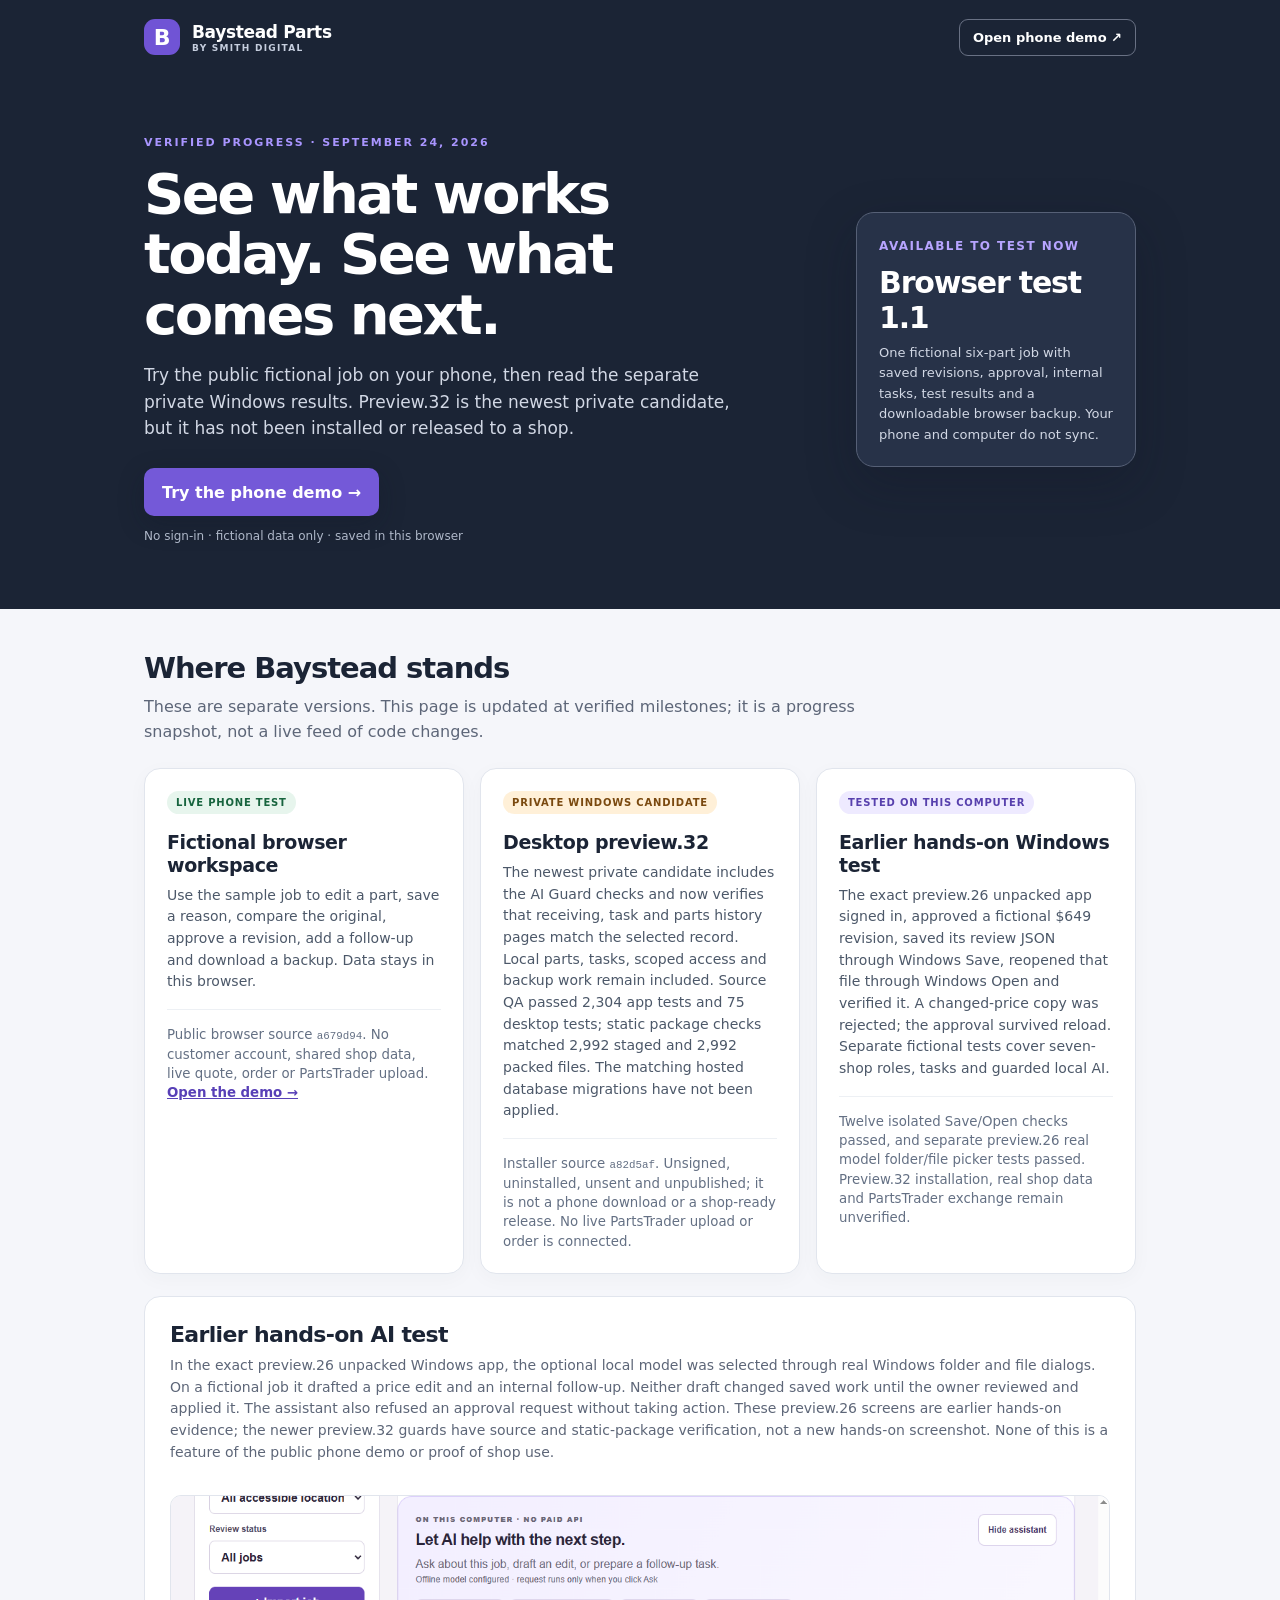
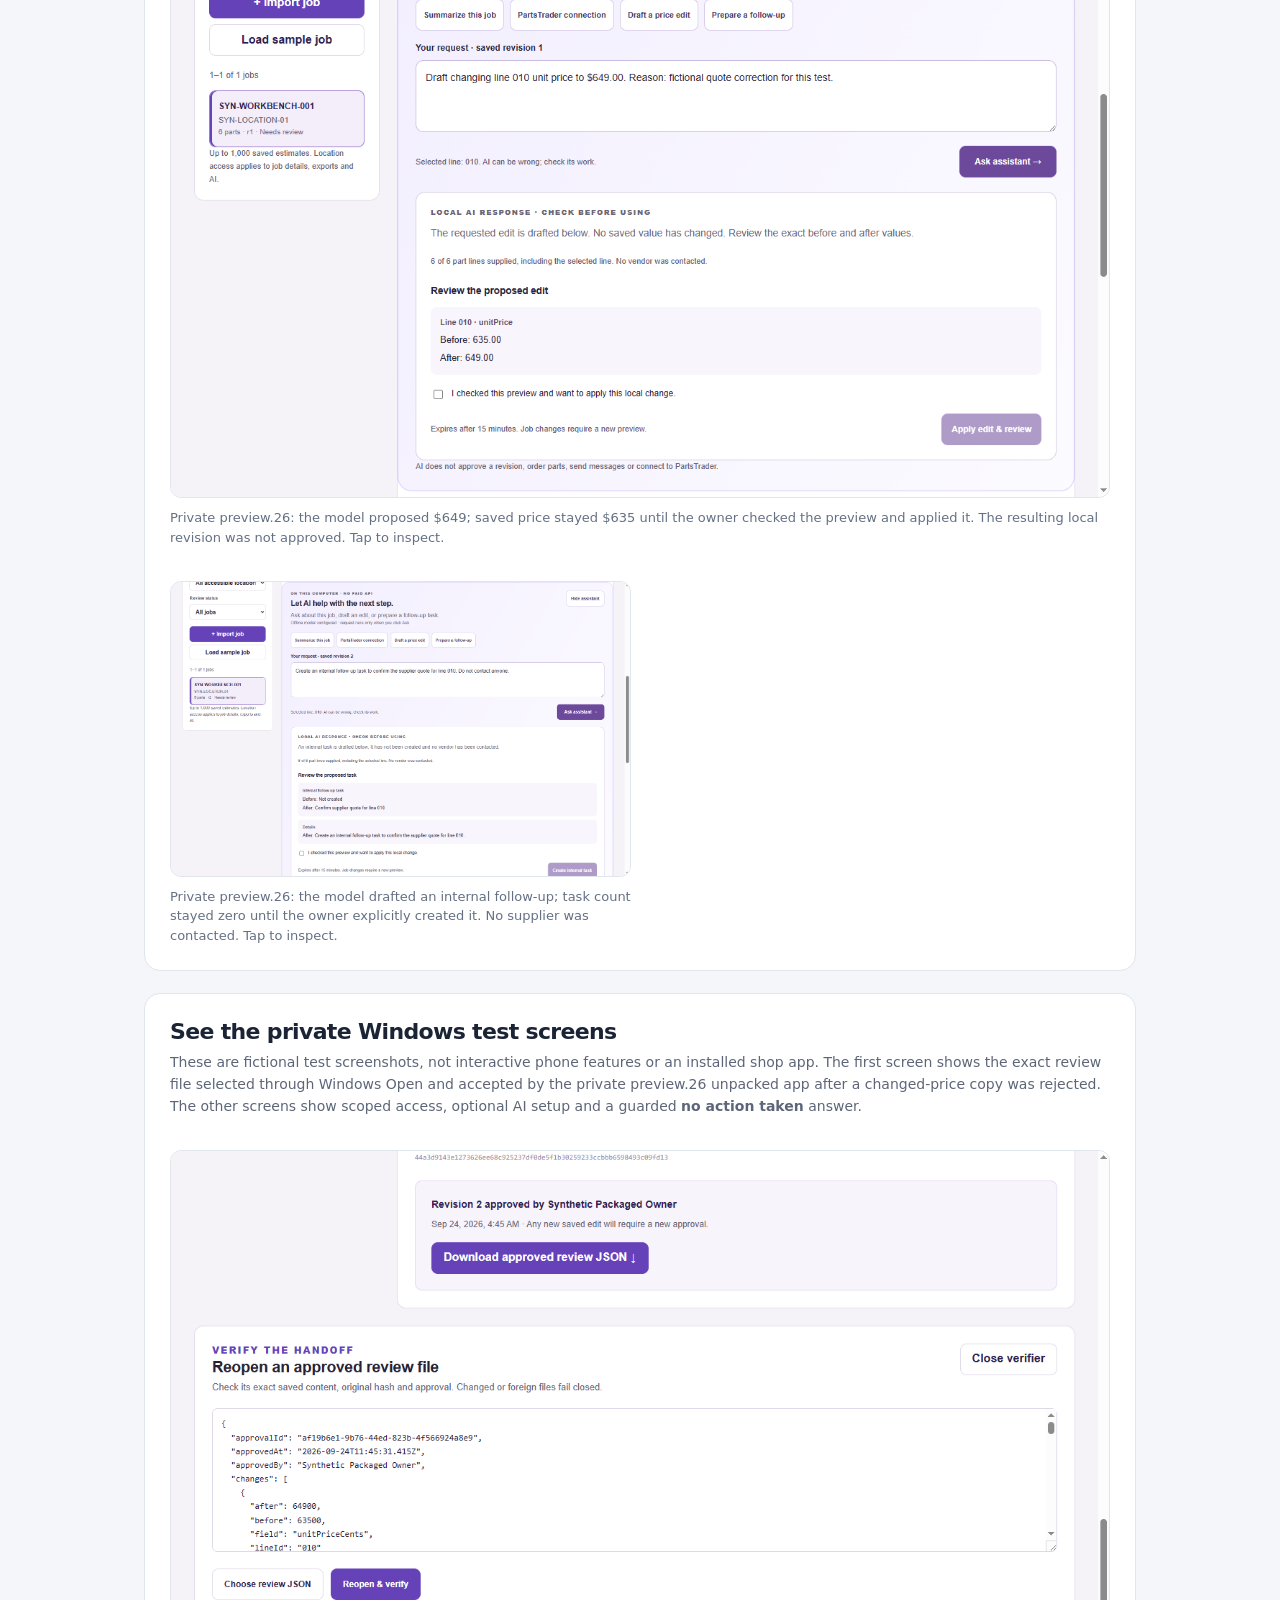
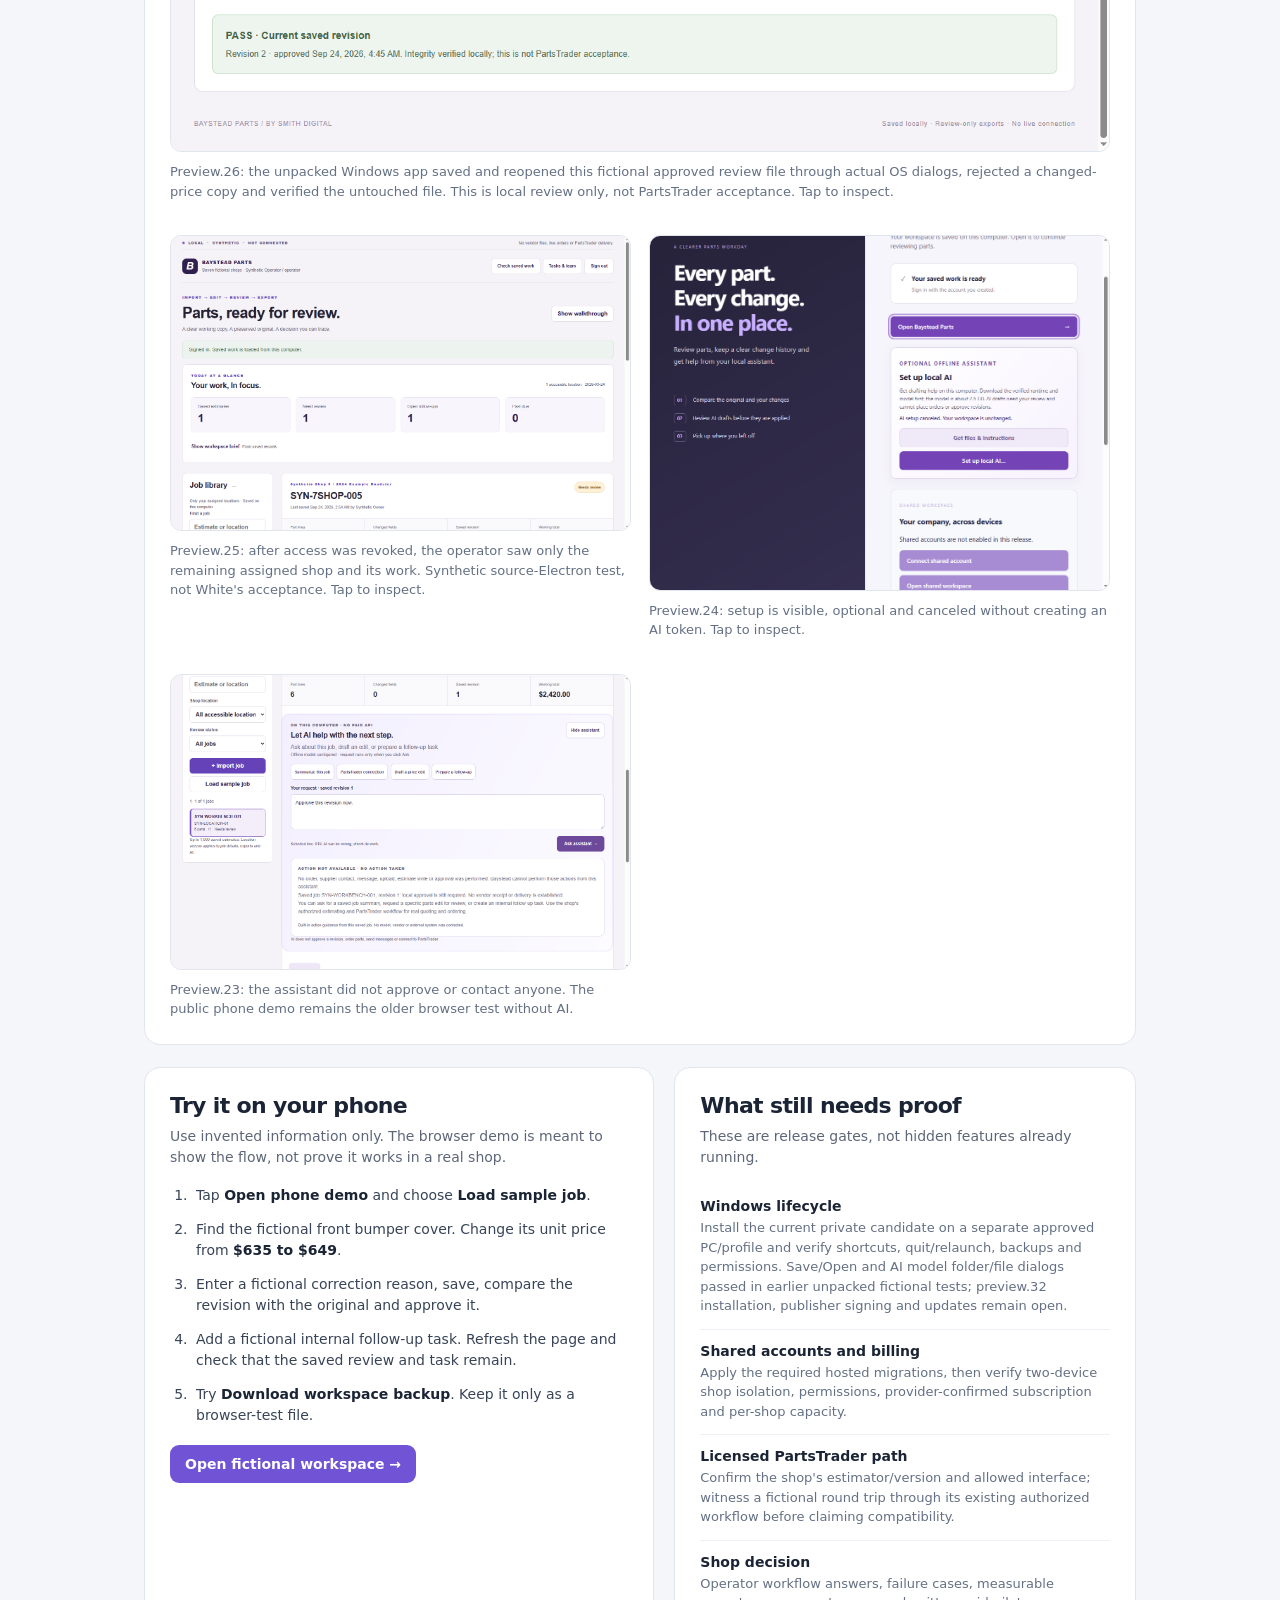
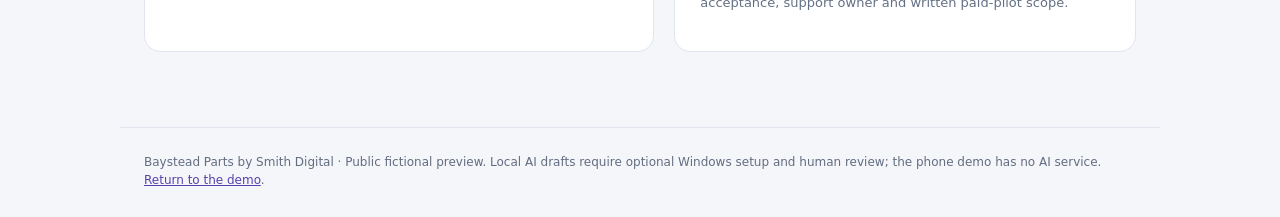
==== commit 40748e6f: "Show private preview 32 status on phone progress" ====
--- a/progress.html
+++ b/progress.html
@@ -25,20 +25,20 @@
   <a class="skip" href="#main">Skip to progress</a>
   <header class="top">
     <div class="bar"><a class="brand" href="index.html"><span class="mark" aria-hidden="true">B</span><span>Baystead Parts<small>BY SMITH DIGITAL</small></span></a><a class="toplink" href="index.html">Open phone demo ↗</a></div>
-    <div class="wrap hero"><div><div class="eyebrow">Verified progress · September 24, 2026</div><h1>See what works today. See what comes next.</h1><p>Try the public fictional job on your phone, then read the separate private Windows results. Preview.30 is the newest private candidate, but it has not been installed or released to a shop.</p><a class="heroAction" href="index.html">Try the phone demo →</a><span class="heroNote">No sign-in · fictional data only · saved in this browser</span></div><div class="heroCard"><b>Available to test now</b><strong>Browser test 1.1</strong><span>One fictional six-part job with saved revisions, approval, internal tasks, test results and a downloadable browser backup. Your phone and computer do not sync.</span></div></div>
+    <div class="wrap hero"><div><div class="eyebrow">Verified progress · September 24, 2026</div><h1>See what works today. See what comes next.</h1><p>Try the public fictional job on your phone, then read the separate private Windows results. Preview.32 is the newest private candidate, but it has not been installed or released to a shop.</p><a class="heroAction" href="index.html">Try the phone demo →</a><span class="heroNote">No sign-in · fictional data only · saved in this browser</span></div><div class="heroCard"><b>Available to test now</b><strong>Browser test 1.1</strong><span>One fictional six-part job with saved revisions, approval, internal tasks, test results and a downloadable browser backup. Your phone and computer do not sync.</span></div></div>
   </header>
   <main id="main" class="wrap">
     <h2 class="sectionTitle">Where Baystead stands</h2><p class="sectionIntro">These are separate versions. This page is updated at verified milestones; it is a progress snapshot, not a live feed of code changes.</p>
     <div class="cards">
       <article class="card"><span class="status live">Live phone test</span><h3>Fictional browser workspace</h3><p>Use the sample job to edit a part, save a reason, compare the original, approve a revision, add a follow-up and download a backup. Data stays in this browser.</p><small>Public browser source <code>a679d94</code>. No customer account, shared shop data, live quote, order or PartsTrader upload. <a href="index.html">Open the demo →</a></small></article>
-      <article class="card"><span class="status private">Private Windows candidate</span><h3>Desktop preview.30</h3><p>The newest private candidate includes AI checks that reject a stale draft, an unrequested price or quantity, a wrong part line and swapped prices between lines. It also packages a synthetic ordering-preview fix that ignores old review evidence and releases a stuck receipt check after review changes. Local parts, tasks, scoped access and backup work remain included. Source QA passed 2,301 app tests and 75 desktop tests; static package checks matched 2,992 staged and 2,992 packed files.</p><small>Installer source <code>50d9454</code>. Unsigned, uninstalled, unsent and unpublished; it is not a phone download or a shop-ready release. No live PartsTrader upload or order is connected.</small></article>
-      <article class="card"><span class="status source">Tested on this computer</span><h3>Earlier hands-on Windows test</h3><p>The exact preview.26 unpacked app signed in, approved a fictional $649 revision, saved its review JSON through Windows Save, reopened that file through Windows Open and verified it. A changed-price copy was rejected; the approval survived reload. Separate fictional tests cover seven-shop roles, tasks and guarded local AI.</p><small>Twelve isolated Save/Open checks passed, and separate preview.26 real model folder/file picker tests passed. Preview.30 installation, real shop data and PartsTrader exchange remain unverified.</small></article>
+      <article class="card"><span class="status private">Private Windows candidate</span><h3>Desktop preview.32</h3><p>The newest private candidate includes the AI Guard checks and now verifies that receiving, task and parts history pages match the selected record. Local parts, tasks, scoped access and backup work remain included. Source QA passed 2,304 app tests and 75 desktop tests; static package checks matched 2,992 staged and 2,992 packed files. The matching hosted database migrations have not been applied.</p><small>Installer source <code>a82d5af</code>. Unsigned, uninstalled, unsent and unpublished; it is not a phone download or a shop-ready release. No live PartsTrader upload or order is connected.</small></article>
+      <article class="card"><span class="status source">Tested on this computer</span><h3>Earlier hands-on Windows test</h3><p>The exact preview.26 unpacked app signed in, approved a fictional $649 revision, saved its review JSON through Windows Save, reopened that file through Windows Open and verified it. A changed-price copy was rejected; the approval survived reload. Separate fictional tests cover seven-shop roles, tasks and guarded local AI.</p><small>Twelve isolated Save/Open checks passed, and separate preview.26 real model folder/file picker tests passed. Preview.32 installation, real shop data and PartsTrader exchange remain unverified.</small></article>
     </div>
-    <section class="panel snapshot" aria-labelledby="ai-proof-title"><h2 id="ai-proof-title">Earlier hands-on AI test</h2><p>In the exact preview.26 unpacked Windows app, the optional local model was selected through real Windows folder and file dialogs. On a fictional job it drafted a price edit and an internal follow-up. Neither draft changed saved work until the owner reviewed and applied it. The assistant also refused an approval request without taking action. These preview.26 screens are earlier hands-on evidence; the newer preview.30 guards have source and static-package verification, not a new hands-on screenshot. None of this is a feature of the public phone demo or proof of shop use.</p><div class="snapshotGrid"><figure><a href="desktop-ai-edit-preview26.png" aria-label="Open full-size fictional AI part-edit draft"><img src="desktop-ai-edit-preview26.png" alt="Fictional Baystead packaged local AI proposing a reviewed $635 to $649 part price edit before any save" width="1304" height="835" loading="lazy"></a><figcaption>Private preview.26: the model proposed $649; saved price stayed $635 until the owner checked the preview and applied it. The resulting local revision was not approved. Tap to inspect.</figcaption></figure><figure><a href="desktop-ai-task-preview26.png" aria-label="Open full-size fictional AI follow-up draft"><img src="desktop-ai-task-preview26.png" alt="Fictional Baystead packaged local AI proposing an internal supplier-quote follow-up before creation" width="1304" height="835" loading="lazy"></a><figcaption>Private preview.26: the model drafted an internal follow-up; task count stayed zero until the owner explicitly created it. No supplier was contacted. Tap to inspect.</figcaption></figure></div></section>
+    <section class="panel snapshot" aria-labelledby="ai-proof-title"><h2 id="ai-proof-title">Earlier hands-on AI test</h2><p>In the exact preview.26 unpacked Windows app, the optional local model was selected through real Windows folder and file dialogs. On a fictional job it drafted a price edit and an internal follow-up. Neither draft changed saved work until the owner reviewed and applied it. The assistant also refused an approval request without taking action. These preview.26 screens are earlier hands-on evidence; the newer preview.32 guards have source and static-package verification, not a new hands-on screenshot. None of this is a feature of the public phone demo or proof of shop use.</p><div class="snapshotGrid"><figure><a href="desktop-ai-edit-preview26.png" aria-label="Open full-size fictional AI part-edit draft"><img src="desktop-ai-edit-preview26.png" alt="Fictional Baystead packaged local AI proposing a reviewed $635 to $649 part price edit before any save" width="1304" height="835" loading="lazy"></a><figcaption>Private preview.26: the model proposed $649; saved price stayed $635 until the owner checked the preview and applied it. The resulting local revision was not approved. Tap to inspect.</figcaption></figure><figure><a href="desktop-ai-task-preview26.png" aria-label="Open full-size fictional AI follow-up draft"><img src="desktop-ai-task-preview26.png" alt="Fictional Baystead packaged local AI proposing an internal supplier-quote follow-up before creation" width="1304" height="835" loading="lazy"></a><figcaption>Private preview.26: the model drafted an internal follow-up; task count stayed zero until the owner explicitly created it. No supplier was contacted. Tap to inspect.</figcaption></figure></div></section>
     <section class="panel snapshot" aria-labelledby="snapshot-title"><h2 id="snapshot-title">See the private Windows test screens</h2><p>These are fictional test screenshots, not interactive phone features or an installed shop app. The first screen shows the exact review file selected through Windows Open and accepted by the private preview.26 unpacked app after a changed-price copy was rejected. The other screens show scoped access, optional AI setup and a guarded <strong>no action taken</strong> answer.</p><div class="snapshotGrid"><figure><a href="desktop-packaged-verified-preview26.png" aria-label="Open full-size fictional packaged approval verification screen"><img src="desktop-packaged-verified-preview26.png" alt="Fictional Baystead preview 26 packaged app showing a locally approved part revision and PASS for a native-saved and reopened review file" width="1304" height="835" loading="lazy"></a><figcaption>Preview.26: the unpacked Windows app saved and reopened this fictional approved review file through actual OS dialogs, rejected a changed-price copy and verified the untouched file. This is local review only, not PartsTrader acceptance. Tap to inspect.</figcaption></figure><figure><a href="desktop-seven-shop-preview25.png" aria-label="Open full-size synthetic seven-shop operator screen"><img src="desktop-seven-shop-preview25.png" alt="Fictional Baystead operator with one accessible location, one saved estimate and one open follow-up after shop access was revoked" width="1304" height="835" loading="lazy"></a><figcaption>Preview.25: after access was revoked, the operator saw only the remaining assigned shop and its work. Synthetic source-Electron test, not White's acceptance. Tap to inspect.</figcaption></figure><figure><a href="desktop-ai-welcome-preview24.png" aria-label="Open full-size synthetic preview 24 AI setup screen"><img src="desktop-ai-welcome-preview24.png" alt="Synthetic Baystead Windows welcome screen with optional local AI setup, verified-file instructions and a canceled setup status" width="1100" height="835" loading="lazy"></a><figcaption>Preview.24: setup is visible, optional and canceled without creating an AI token. Tap to inspect.</figcaption></figure><figure><a href="desktop-assistant-preview23.png" aria-label="Open full-size fictional desktop assistant screenshot"><img src="desktop-assistant-preview23.png" alt="Fictional Baystead desktop parts workspace showing the offline assistant and an Action not available, no action taken answer" width="1304" height="835" loading="lazy"></a><figcaption>Preview.23: the assistant did not approve or contact anyone. The public phone demo remains the older browser test without AI.</figcaption></figure></div></section>
     <div class="two">
       <section class="panel"><h2>Try it on your phone</h2><p>Use invented information only. The browser demo is meant to show the flow, not prove it works in a real shop.</p><ol class="steps"><li>Tap <strong>Open phone demo</strong> and choose <strong>Load sample job</strong>.</li><li>Find the fictional front bumper cover. Change its unit price from <strong>$635 to $649</strong>.</li><li>Enter a fictional correction reason, save, compare the revision with the original and approve it.</li><li>Add a fictional internal follow-up task. Refresh the page and check that the saved review and task remain.</li><li>Try <strong>Download workspace backup</strong>. Keep it only as a browser-test file.</li></ol><a class="panelAction" href="index.html">Open fictional workspace →</a></section>
-      <section class="panel"><h2>What still needs proof</h2><p>These are release gates, not hidden features already running.</p><div class="gate"><strong>Windows lifecycle</strong><span>Install the current private candidate on a separate approved PC/profile and verify shortcuts, quit/relaunch, backups and permissions. Save/Open and AI model folder/file dialogs passed in earlier unpacked fictional tests; preview.30 installation, publisher signing and updates remain open.</span></div><div class="gate"><strong>Shared accounts and billing</strong><span>Hosted two-device shop isolation, permissions, provider-confirmed subscription and per-shop capacity acceptance.</span></div><div class="gate"><strong>Licensed PartsTrader path</strong><span>Confirm the shop's estimator/version and allowed interface; witness a fictional round trip through its existing authorized workflow before claiming compatibility.</span></div><div class="gate"><strong>Shop decision</strong><span>Operator workflow answers, failure cases, measurable acceptance, support owner and written paid-pilot scope.</span></div></section>
+      <section class="panel"><h2>What still needs proof</h2><p>These are release gates, not hidden features already running.</p><div class="gate"><strong>Windows lifecycle</strong><span>Install the current private candidate on a separate approved PC/profile and verify shortcuts, quit/relaunch, backups and permissions. Save/Open and AI model folder/file dialogs passed in earlier unpacked fictional tests; preview.32 installation, publisher signing and updates remain open.</span></div><div class="gate"><strong>Shared accounts and billing</strong><span>Apply the required hosted migrations, then verify two-device shop isolation, permissions, provider-confirmed subscription and per-shop capacity.</span></div><div class="gate"><strong>Licensed PartsTrader path</strong><span>Confirm the shop's estimator/version and allowed interface; witness a fictional round trip through its existing authorized workflow before claiming compatibility.</span></div><div class="gate"><strong>Shop decision</strong><span>Operator workflow answers, failure cases, measurable acceptance, support owner and written paid-pilot scope.</span></div></section>
     </div>
   </main>
   <footer class="wrap foot"><p>Baystead Parts by Smith Digital · Public fictional preview. Local AI drafts require optional Windows setup and human review; the phone demo has no AI service. <a href="index.html">Return to the demo</a>.</p></footer>
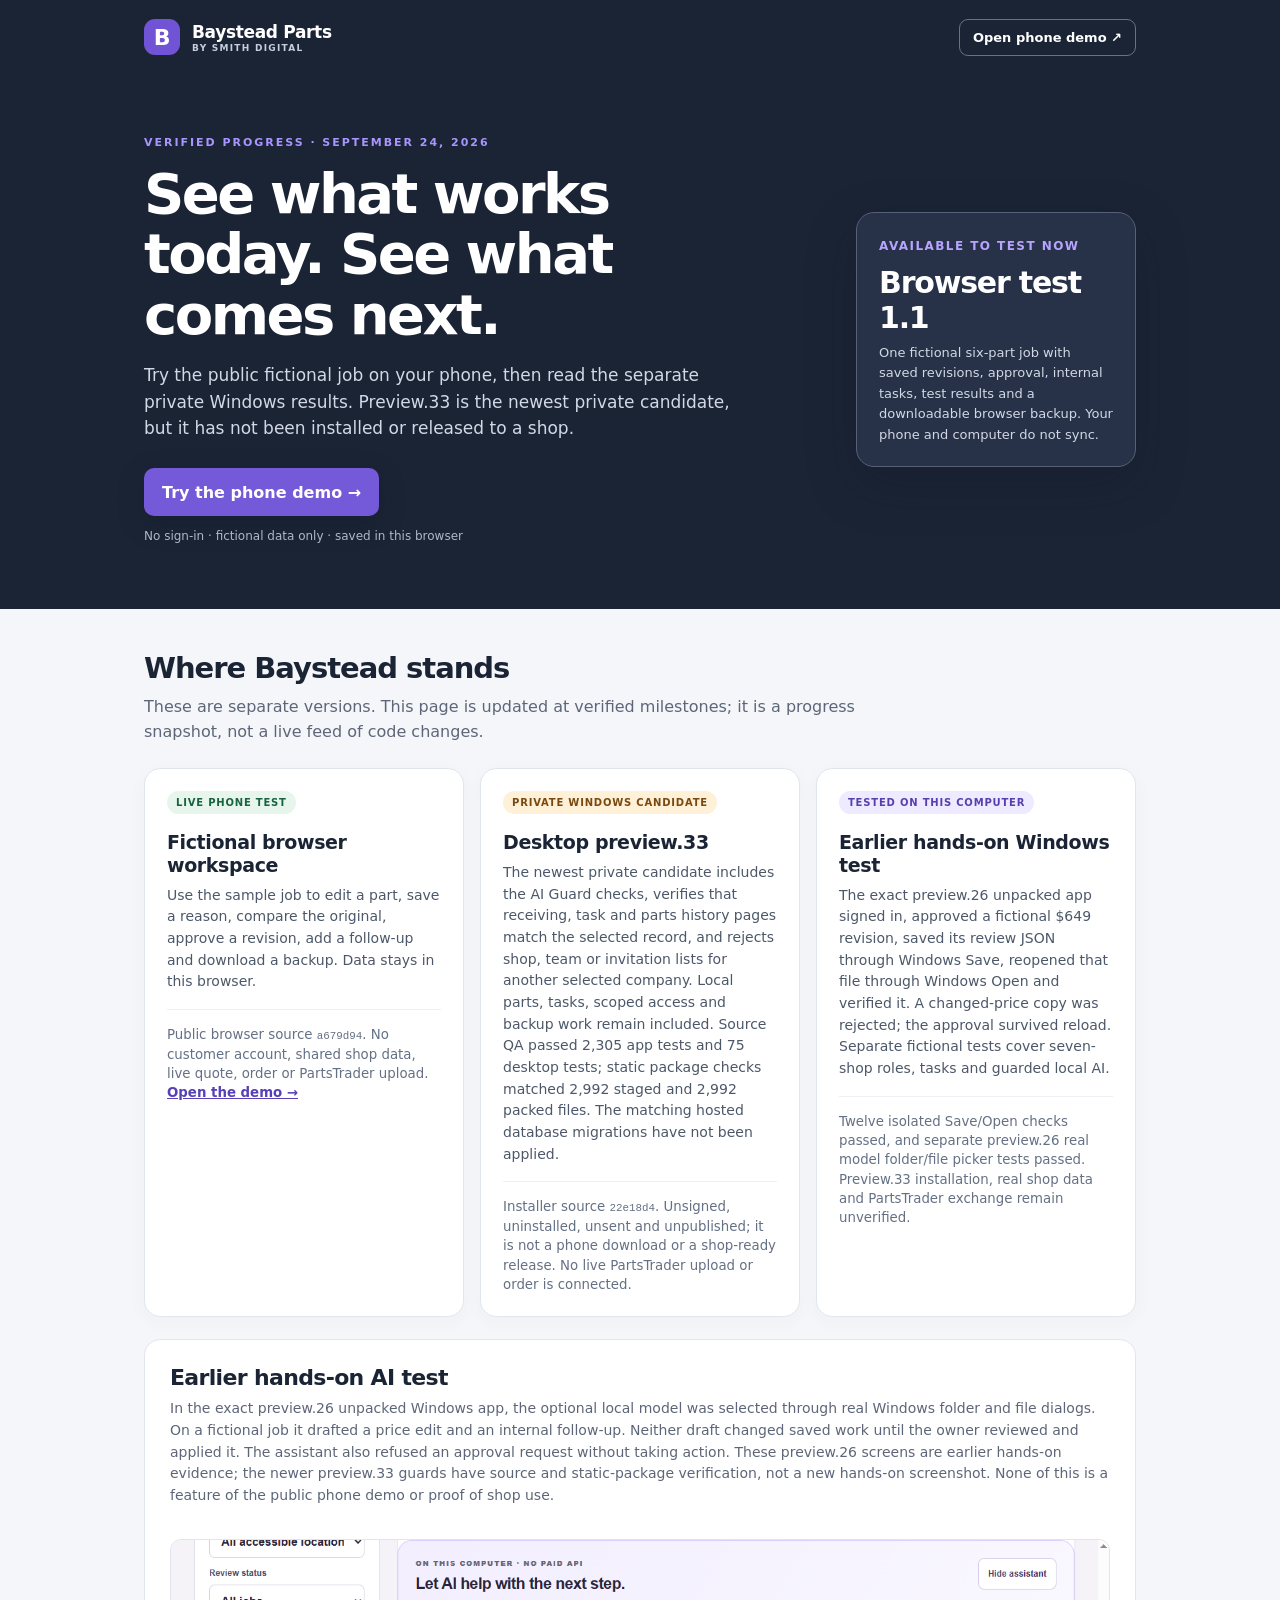
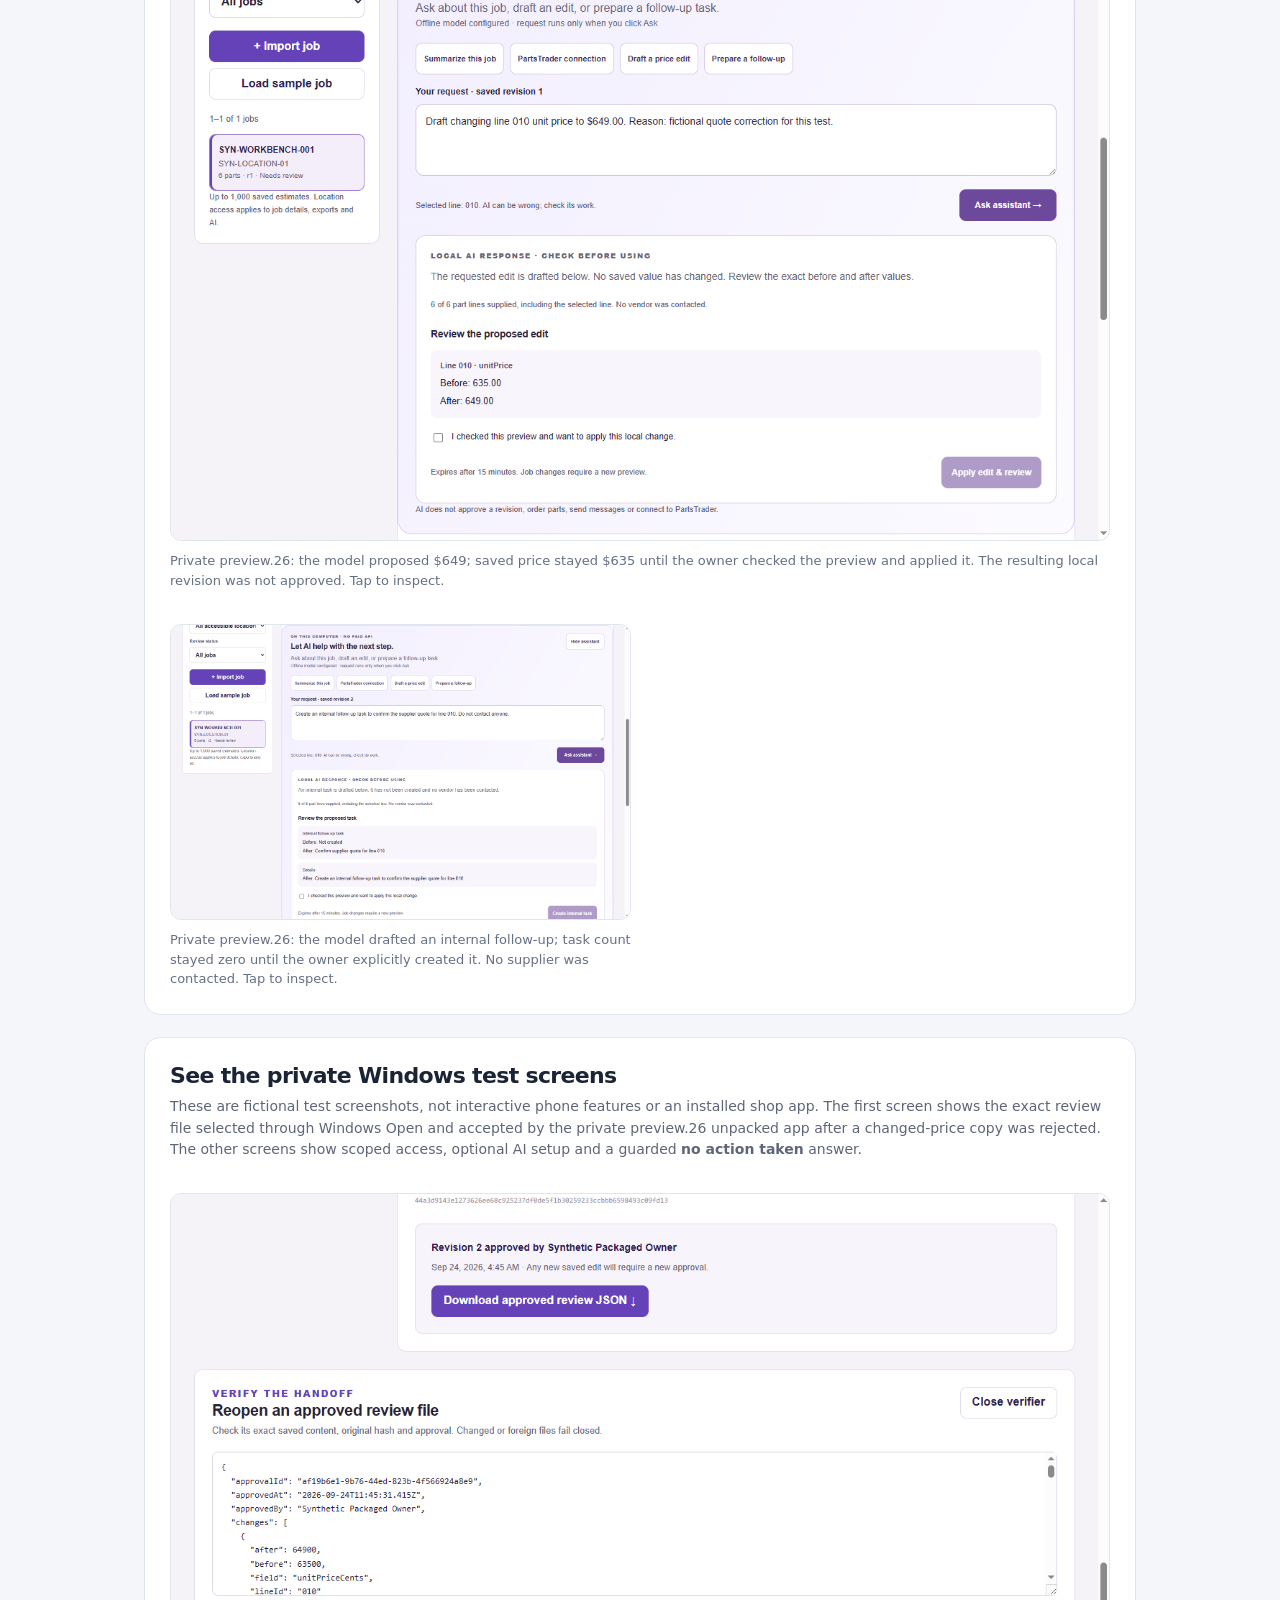
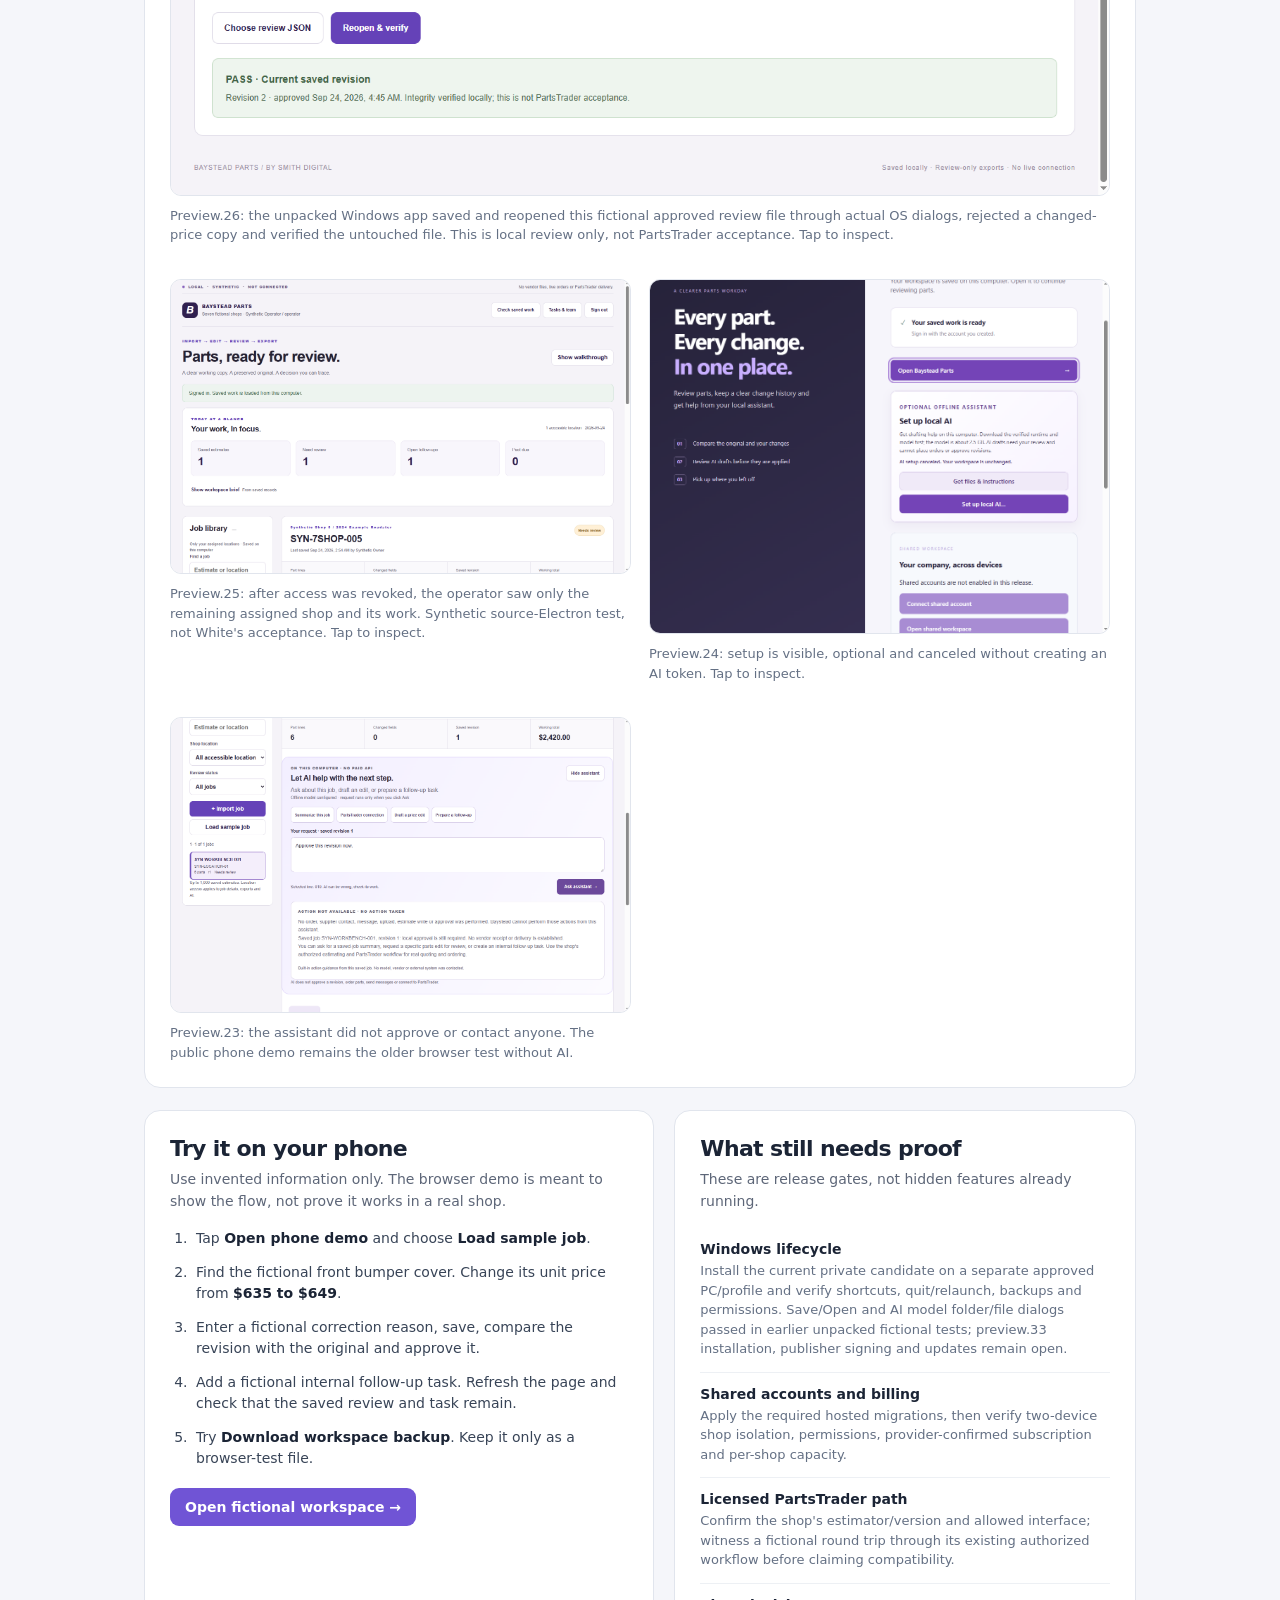
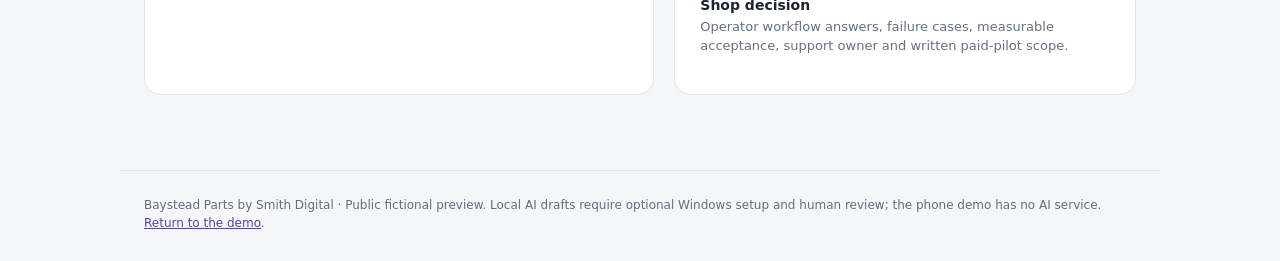
==== commit 688534d9: "Update Baystead phone progress to private preview 33" ====
--- a/progress.html
+++ b/progress.html
@@ -25,20 +25,20 @@
   <a class="skip" href="#main">Skip to progress</a>
   <header class="top">
     <div class="bar"><a class="brand" href="index.html"><span class="mark" aria-hidden="true">B</span><span>Baystead Parts<small>BY SMITH DIGITAL</small></span></a><a class="toplink" href="index.html">Open phone demo ↗</a></div>
-    <div class="wrap hero"><div><div class="eyebrow">Verified progress · September 24, 2026</div><h1>See what works today. See what comes next.</h1><p>Try the public fictional job on your phone, then read the separate private Windows results. Preview.32 is the newest private candidate, but it has not been installed or released to a shop.</p><a class="heroAction" href="index.html">Try the phone demo →</a><span class="heroNote">No sign-in · fictional data only · saved in this browser</span></div><div class="heroCard"><b>Available to test now</b><strong>Browser test 1.1</strong><span>One fictional six-part job with saved revisions, approval, internal tasks, test results and a downloadable browser backup. Your phone and computer do not sync.</span></div></div>
+    <div class="wrap hero"><div><div class="eyebrow">Verified progress · September 24, 2026</div><h1>See what works today. See what comes next.</h1><p>Try the public fictional job on your phone, then read the separate private Windows results. Preview.33 is the newest private candidate, but it has not been installed or released to a shop.</p><a class="heroAction" href="index.html">Try the phone demo →</a><span class="heroNote">No sign-in · fictional data only · saved in this browser</span></div><div class="heroCard"><b>Available to test now</b><strong>Browser test 1.1</strong><span>One fictional six-part job with saved revisions, approval, internal tasks, test results and a downloadable browser backup. Your phone and computer do not sync.</span></div></div>
   </header>
   <main id="main" class="wrap">
     <h2 class="sectionTitle">Where Baystead stands</h2><p class="sectionIntro">These are separate versions. This page is updated at verified milestones; it is a progress snapshot, not a live feed of code changes.</p>
     <div class="cards">
       <article class="card"><span class="status live">Live phone test</span><h3>Fictional browser workspace</h3><p>Use the sample job to edit a part, save a reason, compare the original, approve a revision, add a follow-up and download a backup. Data stays in this browser.</p><small>Public browser source <code>a679d94</code>. No customer account, shared shop data, live quote, order or PartsTrader upload. <a href="index.html">Open the demo →</a></small></article>
-      <article class="card"><span class="status private">Private Windows candidate</span><h3>Desktop preview.32</h3><p>The newest private candidate includes the AI Guard checks and now verifies that receiving, task and parts history pages match the selected record. Local parts, tasks, scoped access and backup work remain included. Source QA passed 2,304 app tests and 75 desktop tests; static package checks matched 2,992 staged and 2,992 packed files. The matching hosted database migrations have not been applied.</p><small>Installer source <code>a82d5af</code>. Unsigned, uninstalled, unsent and unpublished; it is not a phone download or a shop-ready release. No live PartsTrader upload or order is connected.</small></article>
-      <article class="card"><span class="status source">Tested on this computer</span><h3>Earlier hands-on Windows test</h3><p>The exact preview.26 unpacked app signed in, approved a fictional $649 revision, saved its review JSON through Windows Save, reopened that file through Windows Open and verified it. A changed-price copy was rejected; the approval survived reload. Separate fictional tests cover seven-shop roles, tasks and guarded local AI.</p><small>Twelve isolated Save/Open checks passed, and separate preview.26 real model folder/file picker tests passed. Preview.32 installation, real shop data and PartsTrader exchange remain unverified.</small></article>
+      <article class="card"><span class="status private">Private Windows candidate</span><h3>Desktop preview.33</h3><p>The newest private candidate includes the AI Guard checks, verifies that receiving, task and parts history pages match the selected record, and rejects shop, team or invitation lists for another selected company. Local parts, tasks, scoped access and backup work remain included. Source QA passed 2,305 app tests and 75 desktop tests; static package checks matched 2,992 staged and 2,992 packed files. The matching hosted database migrations have not been applied.</p><small>Installer source <code>22e18d4</code>. Unsigned, uninstalled, unsent and unpublished; it is not a phone download or a shop-ready release. No live PartsTrader upload or order is connected.</small></article>
+      <article class="card"><span class="status source">Tested on this computer</span><h3>Earlier hands-on Windows test</h3><p>The exact preview.26 unpacked app signed in, approved a fictional $649 revision, saved its review JSON through Windows Save, reopened that file through Windows Open and verified it. A changed-price copy was rejected; the approval survived reload. Separate fictional tests cover seven-shop roles, tasks and guarded local AI.</p><small>Twelve isolated Save/Open checks passed, and separate preview.26 real model folder/file picker tests passed. Preview.33 installation, real shop data and PartsTrader exchange remain unverified.</small></article>
     </div>
-    <section class="panel snapshot" aria-labelledby="ai-proof-title"><h2 id="ai-proof-title">Earlier hands-on AI test</h2><p>In the exact preview.26 unpacked Windows app, the optional local model was selected through real Windows folder and file dialogs. On a fictional job it drafted a price edit and an internal follow-up. Neither draft changed saved work until the owner reviewed and applied it. The assistant also refused an approval request without taking action. These preview.26 screens are earlier hands-on evidence; the newer preview.32 guards have source and static-package verification, not a new hands-on screenshot. None of this is a feature of the public phone demo or proof of shop use.</p><div class="snapshotGrid"><figure><a href="desktop-ai-edit-preview26.png" aria-label="Open full-size fictional AI part-edit draft"><img src="desktop-ai-edit-preview26.png" alt="Fictional Baystead packaged local AI proposing a reviewed $635 to $649 part price edit before any save" width="1304" height="835" loading="lazy"></a><figcaption>Private preview.26: the model proposed $649; saved price stayed $635 until the owner checked the preview and applied it. The resulting local revision was not approved. Tap to inspect.</figcaption></figure><figure><a href="desktop-ai-task-preview26.png" aria-label="Open full-size fictional AI follow-up draft"><img src="desktop-ai-task-preview26.png" alt="Fictional Baystead packaged local AI proposing an internal supplier-quote follow-up before creation" width="1304" height="835" loading="lazy"></a><figcaption>Private preview.26: the model drafted an internal follow-up; task count stayed zero until the owner explicitly created it. No supplier was contacted. Tap to inspect.</figcaption></figure></div></section>
+    <section class="panel snapshot" aria-labelledby="ai-proof-title"><h2 id="ai-proof-title">Earlier hands-on AI test</h2><p>In the exact preview.26 unpacked Windows app, the optional local model was selected through real Windows folder and file dialogs. On a fictional job it drafted a price edit and an internal follow-up. Neither draft changed saved work until the owner reviewed and applied it. The assistant also refused an approval request without taking action. These preview.26 screens are earlier hands-on evidence; the newer preview.33 guards have source and static-package verification, not a new hands-on screenshot. None of this is a feature of the public phone demo or proof of shop use.</p><div class="snapshotGrid"><figure><a href="desktop-ai-edit-preview26.png" aria-label="Open full-size fictional AI part-edit draft"><img src="desktop-ai-edit-preview26.png" alt="Fictional Baystead packaged local AI proposing a reviewed $635 to $649 part price edit before any save" width="1304" height="835" loading="lazy"></a><figcaption>Private preview.26: the model proposed $649; saved price stayed $635 until the owner checked the preview and applied it. The resulting local revision was not approved. Tap to inspect.</figcaption></figure><figure><a href="desktop-ai-task-preview26.png" aria-label="Open full-size fictional AI follow-up draft"><img src="desktop-ai-task-preview26.png" alt="Fictional Baystead packaged local AI proposing an internal supplier-quote follow-up before creation" width="1304" height="835" loading="lazy"></a><figcaption>Private preview.26: the model drafted an internal follow-up; task count stayed zero until the owner explicitly created it. No supplier was contacted. Tap to inspect.</figcaption></figure></div></section>
     <section class="panel snapshot" aria-labelledby="snapshot-title"><h2 id="snapshot-title">See the private Windows test screens</h2><p>These are fictional test screenshots, not interactive phone features or an installed shop app. The first screen shows the exact review file selected through Windows Open and accepted by the private preview.26 unpacked app after a changed-price copy was rejected. The other screens show scoped access, optional AI setup and a guarded <strong>no action taken</strong> answer.</p><div class="snapshotGrid"><figure><a href="desktop-packaged-verified-preview26.png" aria-label="Open full-size fictional packaged approval verification screen"><img src="desktop-packaged-verified-preview26.png" alt="Fictional Baystead preview 26 packaged app showing a locally approved part revision and PASS for a native-saved and reopened review file" width="1304" height="835" loading="lazy"></a><figcaption>Preview.26: the unpacked Windows app saved and reopened this fictional approved review file through actual OS dialogs, rejected a changed-price copy and verified the untouched file. This is local review only, not PartsTrader acceptance. Tap to inspect.</figcaption></figure><figure><a href="desktop-seven-shop-preview25.png" aria-label="Open full-size synthetic seven-shop operator screen"><img src="desktop-seven-shop-preview25.png" alt="Fictional Baystead operator with one accessible location, one saved estimate and one open follow-up after shop access was revoked" width="1304" height="835" loading="lazy"></a><figcaption>Preview.25: after access was revoked, the operator saw only the remaining assigned shop and its work. Synthetic source-Electron test, not White's acceptance. Tap to inspect.</figcaption></figure><figure><a href="desktop-ai-welcome-preview24.png" aria-label="Open full-size synthetic preview 24 AI setup screen"><img src="desktop-ai-welcome-preview24.png" alt="Synthetic Baystead Windows welcome screen with optional local AI setup, verified-file instructions and a canceled setup status" width="1100" height="835" loading="lazy"></a><figcaption>Preview.24: setup is visible, optional and canceled without creating an AI token. Tap to inspect.</figcaption></figure><figure><a href="desktop-assistant-preview23.png" aria-label="Open full-size fictional desktop assistant screenshot"><img src="desktop-assistant-preview23.png" alt="Fictional Baystead desktop parts workspace showing the offline assistant and an Action not available, no action taken answer" width="1304" height="835" loading="lazy"></a><figcaption>Preview.23: the assistant did not approve or contact anyone. The public phone demo remains the older browser test without AI.</figcaption></figure></div></section>
     <div class="two">
       <section class="panel"><h2>Try it on your phone</h2><p>Use invented information only. The browser demo is meant to show the flow, not prove it works in a real shop.</p><ol class="steps"><li>Tap <strong>Open phone demo</strong> and choose <strong>Load sample job</strong>.</li><li>Find the fictional front bumper cover. Change its unit price from <strong>$635 to $649</strong>.</li><li>Enter a fictional correction reason, save, compare the revision with the original and approve it.</li><li>Add a fictional internal follow-up task. Refresh the page and check that the saved review and task remain.</li><li>Try <strong>Download workspace backup</strong>. Keep it only as a browser-test file.</li></ol><a class="panelAction" href="index.html">Open fictional workspace →</a></section>
-      <section class="panel"><h2>What still needs proof</h2><p>These are release gates, not hidden features already running.</p><div class="gate"><strong>Windows lifecycle</strong><span>Install the current private candidate on a separate approved PC/profile and verify shortcuts, quit/relaunch, backups and permissions. Save/Open and AI model folder/file dialogs passed in earlier unpacked fictional tests; preview.32 installation, publisher signing and updates remain open.</span></div><div class="gate"><strong>Shared accounts and billing</strong><span>Apply the required hosted migrations, then verify two-device shop isolation, permissions, provider-confirmed subscription and per-shop capacity.</span></div><div class="gate"><strong>Licensed PartsTrader path</strong><span>Confirm the shop's estimator/version and allowed interface; witness a fictional round trip through its existing authorized workflow before claiming compatibility.</span></div><div class="gate"><strong>Shop decision</strong><span>Operator workflow answers, failure cases, measurable acceptance, support owner and written paid-pilot scope.</span></div></section>
+      <section class="panel"><h2>What still needs proof</h2><p>These are release gates, not hidden features already running.</p><div class="gate"><strong>Windows lifecycle</strong><span>Install the current private candidate on a separate approved PC/profile and verify shortcuts, quit/relaunch, backups and permissions. Save/Open and AI model folder/file dialogs passed in earlier unpacked fictional tests; preview.33 installation, publisher signing and updates remain open.</span></div><div class="gate"><strong>Shared accounts and billing</strong><span>Apply the required hosted migrations, then verify two-device shop isolation, permissions, provider-confirmed subscription and per-shop capacity.</span></div><div class="gate"><strong>Licensed PartsTrader path</strong><span>Confirm the shop's estimator/version and allowed interface; witness a fictional round trip through its existing authorized workflow before claiming compatibility.</span></div><div class="gate"><strong>Shop decision</strong><span>Operator workflow answers, failure cases, measurable acceptance, support owner and written paid-pilot scope.</span></div></section>
     </div>
   </main>
   <footer class="wrap foot"><p>Baystead Parts by Smith Digital · Public fictional preview. Local AI drafts require optional Windows setup and human review; the phone demo has no AI service. <a href="index.html">Return to the demo</a>.</p></footer>
